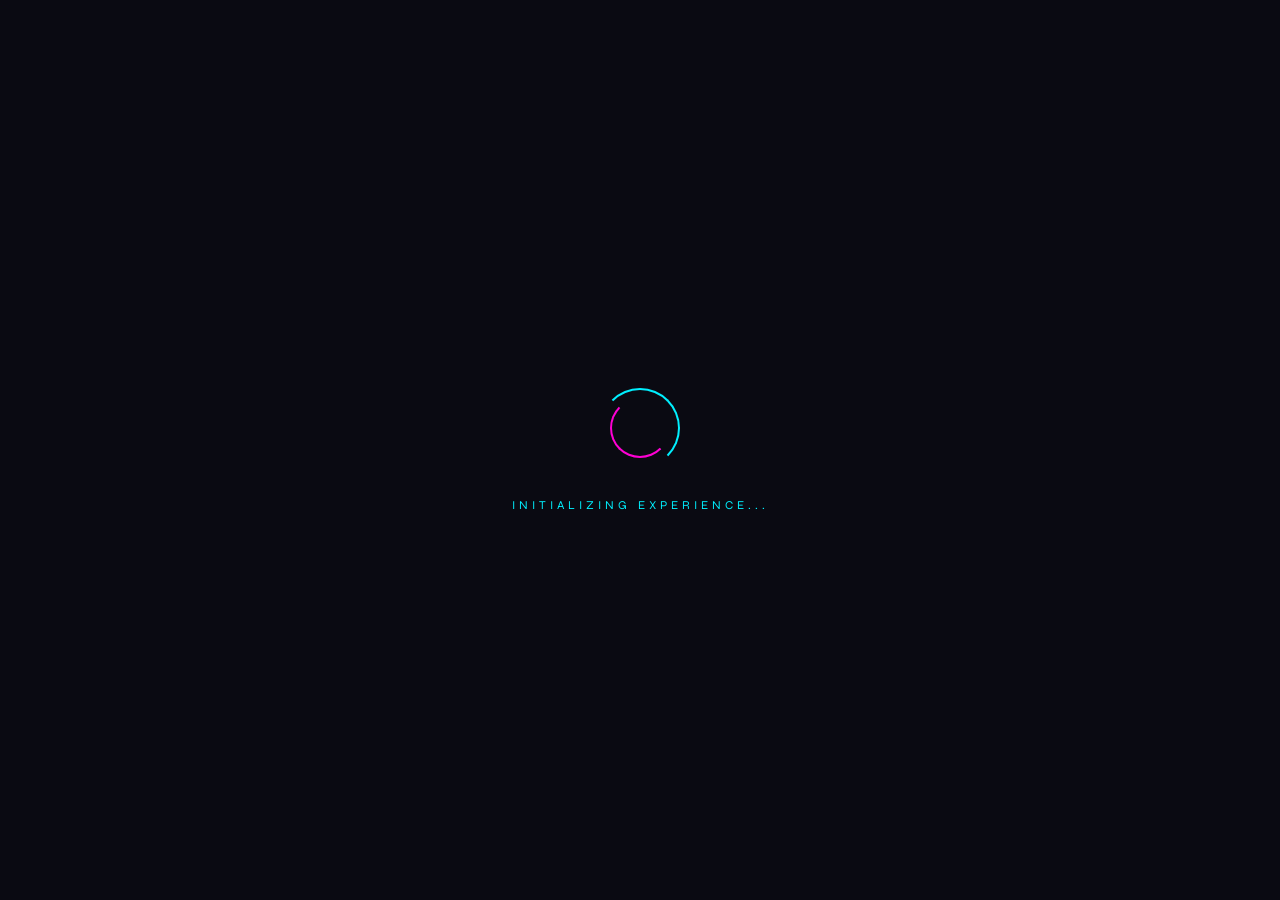
==== index.html @ 527f85d0 "feat: rename project to CSOXPOS - Rename project from NexaVerse to CSOXPOS - Update brand name in HT" ====
<!DOCTYPE html>
<html lang="en">
<head>
    <meta charset="UTF-8">
    <meta name="viewport" content="width=device-width, initial-scale=1.0">
    <title>CSOXPOS - Digital Excellence</title>
    <link rel="preconnect" href="https://fonts.googleapis.com">
    <link rel="preconnect" href="https://fonts.gstatic.com" crossorigin>
    <link href="https://fonts.googleapis.com/css2?family=Outfit:wght@200;300;400;500;600&family=Syne:wght@400;500;600;700&display=swap" rel="stylesheet">
    <link rel="stylesheet" href="templatemo-csoxpos.css">
<!-- 

TemplateMo 603 CSOXPOS

https://templatemo.com/tm-603-csoxpos

-->
</head>
<body>
    <!-- Loading Screen -->
    <div class="loading-screen" id="loadingScreen">
        <div class="loader-ring"></div>
        <div class="loading-text">Initializing Experience...</div>
    </div>

    <!-- Ambient Background -->
    <div class="ambient-bg">
        <div class="orb orb-1"></div>
        <div class="orb orb-2"></div>
        <div class="orb orb-3"></div>
    </div>

    <!-- Grid Overlay -->
    <div class="grid-overlay"></div>

    <!-- Main Container -->
    <div class="container">
        <!-- Header -->
        <div class="header" id="mainHeader">
            <div class="logo">
                <svg viewBox="0 0 100 100" xmlns="http://www.w3.org/2000/svg">
                    <defs>
                        <linearGradient id="logoGradient" x1="0%" y1="0%" x2="100%" y2="100%">
                            <stop offset="0%" style="stop-color:#00f0ff"/>
                            <stop offset="100%" style="stop-color:#ff00d4"/>
                        </linearGradient>
                    </defs>
                    <polygon points="50,5 95,30 95,70 50,95 5,70 5,30" fill="none" stroke="url(#logoGradient)" stroke-width="2"/>
                    <polygon points="50,20 80,37 80,63 50,80 20,63 20,37" fill="none" stroke="url(#logoGradient)" stroke-width="1.5" opacity="0.6"/>
                    <circle cx="50" cy="50" r="12" fill="url(#logoGradient)" opacity="0.3"/>
                    <circle cx="50" cy="50" r="6" fill="url(#logoGradient)"/>
                </svg>
            </div>
            <h1 class="brand-name">CSOXPOS</h1>
            <p class="tagline">Digital Excellence Redefined</p>
        </div>

        <!-- Menu Grid -->
        <div class="menu-grid" id="menuGrid">
            <div class="menu-item initial-load" data-section="introduction">
                <div class="menu-badge">IN</div>
                <div class="menu-title">Introduction</div>
            </div>
            <div class="menu-item initial-load" data-section="services">
                <div class="menu-badge">SV</div>
                <div class="menu-title">Services</div>
            </div>
            <div class="menu-item initial-load" data-section="gallery">
                <div class="menu-badge">GL</div>
                <div class="menu-title">Gallery</div>
            </div>
            <div class="menu-item initial-load" data-section="testimonials">
                <div class="menu-badge">TM</div>
                <div class="menu-title">Testimonials</div>
            </div>
            <div class="menu-item initial-load" data-section="about">
                <div class="menu-badge">AB</div>
                <div class="menu-title">About</div>
            </div>
            <div class="menu-item initial-load" data-section="contact">
                <div class="menu-badge">CT</div>
                <div class="menu-title">Contact</div>
            </div>
        </div>

        <!-- Content Sections -->
        <div id="contentArea">
            <!-- Introduction Section -->
            <div class="content-section" id="introduction">
                <div class="section-header-small">
                    <div class="small-logo">
                        <svg viewBox="0 0 100 100" xmlns="http://www.w3.org/2000/svg">
                            <defs>
                                <linearGradient id="smallLogoGrad" x1="0%" y1="0%" x2="100%" y2="100%">
                                    <stop offset="0%" style="stop-color:#00f0ff"/>
                                    <stop offset="100%" style="stop-color:#ff00d4"/>
                                </linearGradient>
                            </defs>
                            <polygon points="50,10 85,32 85,68 50,90 15,68 15,32" fill="none" stroke="url(#smallLogoGrad)" stroke-width="3"/>
                            <circle cx="50" cy="50" r="10" fill="url(#smallLogoGrad)"/>
                        </svg>
                    </div>
                    <div class="small-brand">
                        <h3>CSOXPOS</h3>
                        <p>Digital Excellence</p>
                    </div>
                </div>
                <button class="back-btn" onclick="backToMenu()">← Back to Menu</button>
                
                <!-- Hero Banner -->
                <div class="intro-hero">
                    <div class="intro-hero-content">
                        <span class="intro-badge">Est. 2020</span>
                        <h1 class="intro-headline">We Build Digital<br><span>Experiences</span> That Matter</h1>
                        <p class="intro-subtext">Transforming visionary ideas into powerful digital realities through cutting-edge technology and creative excellence.</p>
                        <div class="intro-cta-group">
                            <button class="intro-cta-primary">Explore Our Work</button>
                            <button class="intro-cta-secondary">Watch Showreel</button>
                        </div>
                    </div>
                    <div class="intro-hero-visual">
                        <div class="intro-floating-card card-1">
                            <span class="card-icon">⚡</span>
                            <span class="card-text">Lightning Fast</span>
                        </div>
                        <div class="intro-floating-card card-2">
                            <span class="card-icon">🎯</span>
                            <span class="card-text">Pixel Perfect</span>
                        </div>
                        <div class="intro-floating-card card-3">
                            <span class="card-icon">🔒</span>
                            <span class="card-text">Secure & Reliable</span>
                        </div>
                        <div class="intro-orb"></div>
                    </div>
                </div>

                <!-- Metrics Strip -->
                <div class="intro-metrics">
                    <div class="metric-item">
                        <span class="metric-value" data-target="500">0</span>
                        <span class="metric-label">Projects Delivered</span>
                    </div>
                    <div class="metric-divider"></div>
                    <div class="metric-item">
                        <span class="metric-value" data-target="98">0</span>
                        <span class="metric-suffix">%</span>
                        <span class="metric-label">Client Retention</span>
                    </div>
                    <div class="metric-divider"></div>
                    <div class="metric-item">
                        <span class="metric-value" data-target="12">0</span>
                        <span class="metric-label">Industry Awards</span>
                    </div>
                    <div class="metric-divider"></div>
                    <div class="metric-item">
                        <span class="metric-value">24/7</span>
                        <span class="metric-label">Global Support</span>
                    </div>
                </div>

                <!-- Core Values -->
                <div class="intro-values">
                    <div class="value-card">
                        <div class="value-number">01</div>
                        <h3>Innovation First</h3>
                        <p>We embrace emerging technologies and push creative boundaries to deliver solutions that set new industry standards.</p>
                    </div>
                    <div class="value-card">
                        <div class="value-number">02</div>
                        <h3>Human-Centered</h3>
                        <p>Every pixel, every interaction is designed with real users in mind. We create experiences people genuinely love.</p>
                    </div>
                    <div class="value-card">
                        <div class="value-number">03</div>
                        <h3>Results Driven</h3>
                        <p>Beautiful design meets measurable impact. We track, iterate, and optimize for outcomes that matter to your business.</p>
                    </div>
                </div>

                <!-- Tech Stack Preview -->
                <div class="intro-tech">
                    <p class="tech-label">Technologies We Master</p>
                    <div class="tech-marquee">
                        <div class="tech-track">
                            <span class="tech-item">React</span>
                            <span class="tech-item">Next.js</span>
                            <span class="tech-item">Node.js</span>
                            <span class="tech-item">Python</span>
                            <span class="tech-item">TensorFlow</span>
                            <span class="tech-item">AWS</span>
                            <span class="tech-item">Flutter</span>
                            <span class="tech-item">Figma</span>
                            <span class="tech-item">React</span>
                            <span class="tech-item">Next.js</span>
                            <span class="tech-item">Node.js</span>
                            <span class="tech-item">Python</span>
                        </div>
                    </div>
                </div>
            </div>

            <!-- Services Section -->
            <div class="content-section" id="services">
                <div class="section-header-small">
                    <div class="small-logo">
                        <svg viewBox="0 0 100 100" xmlns="http://www.w3.org/2000/svg">
                            <defs>
                                <linearGradient id="smallLogoGrad2" x1="0%" y1="0%" x2="100%" y2="100%">
                                    <stop offset="0%" style="stop-color:#00f0ff"/>
                                    <stop offset="100%" style="stop-color:#ff00d4"/>
                                </linearGradient>
                            </defs>
                            <polygon points="50,10 85,32 85,68 50,90 15,68 15,32" fill="none" stroke="url(#smallLogoGrad2)" stroke-width="3"/>
                            <circle cx="50" cy="50" r="10" fill="url(#smallLogoGrad2)"/>
                        </svg>
                    </div>
                    <div class="small-brand">
                        <h3>CSOXPOS</h3>
                        <p>Digital Excellence</p>
                    </div>
                </div>
                <button class="back-btn" onclick="backToMenu()">← Back to Menu</button>

                <div class="section-header">
                    <h2 class="section-title">Our Services</h2>
                    <p class="section-subtitle">Comprehensive solutions for the digital age</p>
                </div>

                <div class="tabs-container">
                    <div class="tab-buttons">
                        <button class="tab-btn active" onclick="switchTab(this, 'development')">Development</button>
                        <button class="tab-btn" onclick="switchTab(this, 'design')">Design</button>
                        <button class="tab-btn" onclick="switchTab(this, 'consulting')">Consulting</button>
                        <button class="tab-btn" onclick="switchTab(this, 'support')">Support</button>
                    </div>

                    <div class="tab-content">
                        <div class="tab-pane active" id="development">
                            <div class="services-list">
                                <div class="service-row">
                                    <div class="service-row-icon">
                                        <img src="images/ai-optimized-templates.jpg" alt="AI Development">
                                    </div>
                                    <div class="service-row-content">
                                        <h4>AI Development</h4>
                                        <p>Custom AI solutions powered by machine learning and neural networks for intelligent automation and predictive analytics.</p>
                                    </div>
                                    <div class="service-row-arrow">→</div>
                                </div>
                                <div class="service-row">
                                    <div class="service-row-icon">
                                        <img src="images/coding-screen.jpg" alt="Web Applications">
                                    </div>
                                    <div class="service-row-content">
                                        <h4>Web Applications</h4>
                                        <p>Responsive, scalable web apps built with modern frameworks like React, Vue, and Next.js for optimal performance.</p>
                                    </div>
                                    <div class="service-row-arrow">→</div>
                                </div>
                                <div class="service-row">
                                    <div class="service-row-icon">
                                        <img src="images/ai-mobile-app.jpg" alt="Mobile Apps">
                                    </div>
                                    <div class="service-row-content">
                                        <h4>Mobile Apps</h4>
                                        <p>Native and cross-platform mobile solutions for iOS and Android that deliver seamless user experiences.</p>
                                    </div>
                                    <div class="service-row-arrow">→</div>
                                </div>
                            </div>
                        </div>

                        <div class="tab-pane" id="design">
                            <div class="services-list">
                                <div class="service-row">
                                    <div class="service-row-icon">
                                        <img src="images/design-screen.jpg" alt="UX/UI Design">
                                    </div>
                                    <div class="service-row-content">
                                        <h4>UX/UI Design</h4>
                                        <p>Beautiful, intuitive interfaces that delight users and drive engagement through research-backed design principles.</p>
                                    </div>
                                    <div class="service-row-arrow">→</div>
                                </div>
                                <div class="service-row">
                                    <div class="service-row-icon">
                                        <img src="images/brand-identity.jpg" alt="Brand Identity">
                                    </div>
                                    <div class="service-row-content">
                                        <h4>Brand Identity</h4>
                                        <p>Complete brand packages including logos, typography, color systems, and comprehensive brand guidelines.</p>
                                    </div>
                                    <div class="service-row-arrow">→</div>
                                </div>
                                <div class="service-row">
                                    <div class="service-row-icon">
                                        <img src="images/motion-design.jpg" alt="Motion Design">
                                    </div>
                                    <div class="service-row-content">
                                        <h4>Motion Design</h4>
                                        <p>Engaging animations and interactive experiences that bring your digital products to life.</p>
                                    </div>
                                    <div class="service-row-arrow">→</div>
                                </div>
                            </div>
                        </div>

                        <div class="tab-pane" id="consulting">
                            <div class="services-list">
                                <div class="service-row">
                                    <div class="service-row-icon">
                                        <img src="images/digital-strategy.jpg" alt="Digital Strategy">
                                    </div>
                                    <div class="service-row-content">
                                        <h4>Digital Strategy</h4>
                                        <p>Strategic planning for digital transformation initiatives that align technology with business objectives.</p>
                                    </div>
                                    <div class="service-row-arrow">→</div>
                                </div>
                                <div class="service-row">
                                    <div class="service-row-icon">
                                        <img src="images/tech-audit.jpg" alt="Technology Audit">
                                    </div>
                                    <div class="service-row-content">
                                        <h4>Technology Audit</h4>
                                        <p>Comprehensive assessment of your tech infrastructure to identify opportunities and optimize performance.</p>
                                    </div>
                                    <div class="service-row-arrow">→</div>
                                </div>
                                <div class="service-row">
                                    <div class="service-row-icon">
                                        <img src="images/process-optimized.jpg" alt="Process Optimization">
                                    </div>
                                    <div class="service-row-content">
                                        <h4>Process Optimization</h4>
                                        <p>Streamline workflows with automation and best practices for maximum efficiency and productivity.</p>
                                    </div>
                                    <div class="service-row-arrow">→</div>
                                </div>
                            </div>
                        </div>

                        <div class="tab-pane" id="support">
                            <div class="services-list">
                                <div class="service-row">
                                    <div class="service-row-icon">
                                        <img src="images/247-support.jpg" alt="24/7 Support">
                                    </div>
                                    <div class="service-row-content">
                                        <h4>24/7 Support</h4>
                                        <p>Round-the-clock technical assistance and maintenance to keep your systems running smoothly.</p>
                                    </div>
                                    <div class="service-row-arrow">→</div>
                                </div>
                                <div class="service-row">
                                    <div class="service-row-icon">
                                        <img src="images/training-center.jpg" alt="Training">
                                    </div>
                                    <div class="service-row-content">
                                        <h4>Training & Workshops</h4>
                                        <p>Empower your team with expert-led training sessions tailored to your technology stack.</p>
                                    </div>
                                    <div class="service-row-arrow">→</div>
                                </div>
                                <div class="service-row">
                                    <div class="service-row-icon">
                                        <img src="images/managed-service.jpg" alt="Managed Services">
                                    </div>
                                    <div class="service-row-content">
                                        <h4>Managed Services</h4>
                                        <p>End-to-end management of your digital infrastructure for worry-free operations.</p>
                                    </div>
                                    <div class="service-row-arrow">→</div>
                                </div>
                            </div>
                        </div>
                    </div>
                </div>
            </div>

            <!-- Gallery Section -->
            <div class="content-section" id="gallery">
                <div class="section-header-small">
                    <div class="small-logo">
                        <svg viewBox="0 0 100 100" xmlns="http://www.w3.org/2000/svg">
                            <defs>
                                <linearGradient id="smallLogoGrad3" x1="0%" y1="0%" x2="100%" y2="100%">
                                    <stop offset="0%" style="stop-color:#00f0ff"/>
                                    <stop offset="100%" style="stop-color:#ff00d4"/>
                                </linearGradient>
                            </defs>
                            <polygon points="50,10 85,32 85,68 50,90 15,68 15,32" fill="none" stroke="url(#smallLogoGrad3)" stroke-width="3"/>
                            <circle cx="50" cy="50" r="10" fill="url(#smallLogoGrad3)"/>
                        </svg>
                    </div>
                    <div class="small-brand">
                        <h3>CSOXPOS</h3>
                        <p>Digital Excellence</p>
                    </div>
                </div>
                <button class="back-btn" onclick="backToMenu()">← Back to Menu</button>

                <div class="section-header">
                    <h2 class="section-title">Our Portfolio</h2>
                    <p class="section-subtitle">Explore our latest works</p>
                </div>

                <div class="filter-buttons">
                    <button class="filter-btn active" onclick="filterGallery('all', this)">All</button>
                    <button class="filter-btn" onclick="filterGallery('web', this)">Web</button>
                    <button class="filter-btn" onclick="filterGallery('mobile', this)">Mobile</button>
                    <button class="filter-btn" onclick="filterGallery('branding', this)">Branding</button>
                </div>

                <div class="gallery-grid">
                    <div class="gallery-item" data-category="web">
                        <img src="images/coding-screen.jpg" alt="Project 1">
                        <div class="gallery-overlay">
                            <h4>E-Commerce Platform</h4>
                            <p>Web Development</p>
                        </div>
                    </div>
                    <div class="gallery-item" data-category="mobile">
                        <img src="images/ai-mobile-app.jpg" alt="Project 2">
                        <div class="gallery-overlay">
                            <h4>Fitness App</h4>
                            <p>Mobile Development</p>
                        </div>
                    </div>
                    <div class="gallery-item" data-category="branding">
                        <img src="images/brand-identity.jpg" alt="Project 3">
                        <div class="gallery-overlay">
                            <h4>Brand Identity</h4>
                            <p>Design & Branding</p>
                        </div>
                    </div>
                    <div class="gallery-item" data-category="web">
                        <img src="images/managed-service.jpg" alt="Project 4">
                        <div class="gallery-overlay">
                            <h4>Analytics Dashboard</h4>
                            <p>Web Application</p>
                        </div>
                    </div>
                    <div class="gallery-item" data-category="mobile">
                        <img src="images/ai-optimized-templates.jpg" alt="Project 5">
                        <div class="gallery-overlay">
                            <h4>Banking App</h4>
                            <p>Mobile Development</p>
                        </div>
                    </div>
                    <div class="gallery-item" data-category="branding">
                        <img src="images/digital-strategy.jpg" alt="Project 6">
                        <div class="gallery-overlay">
                            <h4>Startup Branding</h4>
                            <p>Design & Identity</p>
                        </div>
                    </div>
                </div>
            </div>

            <!-- Testimonials Section -->
            <div class="content-section" id="testimonials">
                <div class="section-header-small">
                    <div class="small-logo">
                        <svg viewBox="0 0 100 100" xmlns="http://www.w3.org/2000/svg">
                            <defs>
                                <linearGradient id="smallLogoGrad4" x1="0%" y1="0%" x2="100%" y2="100%">
                                    <stop offset="0%" style="stop-color:#00f0ff"/>
                                    <stop offset="100%" style="stop-color:#ff00d4"/>
                                </linearGradient>
                            </defs>
                            <polygon points="50,10 85,32 85,68 50,90 15,68 15,32" fill="none" stroke="url(#smallLogoGrad4)" stroke-width="3"/>
                            <circle cx="50" cy="50" r="10" fill="url(#smallLogoGrad4)"/>
                        </svg>
                    </div>
                    <div class="small-brand">
                        <h3>CSOXPOS</h3>
                        <p>Digital Excellence</p>
                    </div>
                </div>
                <button class="back-btn" onclick="backToMenu()">← Back to Menu</button>

                <div class="section-header">
                    <h2 class="section-title">Client Stories</h2>
                    <p class="section-subtitle">What our clients say about us</p>
                </div>

                <div class="testimonials-grid">
                    <div class="testimonial-card">
                        <p class="testimonial-text">Working with CSOXPOS transformed our digital presence. Their innovative approach and attention to detail exceeded our expectations at every turn.</p>
                        <div class="testimonial-author">
                            <div class="author-avatar">
                                <img src="https://images.unsplash.com/photo-1507003211169-0a1dd7228f2d?w=200&h=200&fit=crop" alt="Client 1">
                            </div>
                            <div class="author-info">
                                <h5>Michael Chen</h5>
                                <p>CEO, TechVentures</p>
                            </div>
                        </div>
                    </div>
                    <div class="testimonial-card">
                        <p class="testimonial-text">The team's expertise in UX design helped us create an app that our users absolutely love. Our engagement metrics have increased by 200%.</p>
                        <div class="testimonial-author">
                            <div class="author-avatar">
                                <img src="https://images.unsplash.com/photo-1494790108377-be9c29b29330?w=200&h=200&fit=crop" alt="Client 2">
                            </div>
                            <div class="author-info">
                                <h5>Sarah Johnson</h5>
                                <p>Product Director, InnovateCo</p>
                            </div>
                        </div>
                    </div>
                    <div class="testimonial-card">
                        <p class="testimonial-text">From strategy to execution, CSOXPOS delivered exceptional results. Their commitment to quality is unmatched in the industry.</p>
                        <div class="testimonial-author">
                            <div class="author-avatar">
                                <img src="https://images.unsplash.com/photo-1472099645785-5658abf4ff4e?w=200&h=200&fit=crop" alt="Client 3">
                            </div>
                            <div class="author-info">
                                <h5>David Park</h5>
                                <p>Founder, StartupHub</p>
                            </div>
                        </div>
                    </div>
                    <div class="testimonial-card">
                        <p class="testimonial-text">The AI solutions they built for us have revolutionized our operations. We've seen a 40% increase in efficiency since implementation.</p>
                        <div class="testimonial-author">
                            <div class="author-avatar">
                                <img src="https://images.unsplash.com/photo-1438761681033-6461ffad8d80?w=200&h=200&fit=crop" alt="Client 4">
                            </div>
                            <div class="author-info">
                                <h5>Emily Zhang</h5>
                                <p>COO, DataFlow Inc</p>
                            </div>
                        </div>
                    </div>
                </div>
            </div>

            <!-- About Section -->
            <div class="content-section" id="about">
                <div class="section-header-small">
                    <div class="small-logo">
                        <svg viewBox="0 0 100 100" xmlns="http://www.w3.org/2000/svg">
                            <defs>
                                <linearGradient id="smallLogoGrad5" x1="0%" y1="0%" x2="100%" y2="100%">
                                    <stop offset="0%" style="stop-color:#00f0ff"/>
                                    <stop offset="100%" style="stop-color:#ff00d4"/>
                                </linearGradient>
                            </defs>
                            <polygon points="50,10 85,32 85,68 50,90 15,68 15,32" fill="none" stroke="url(#smallLogoGrad5)" stroke-width="3"/>
                            <circle cx="50" cy="50" r="10" fill="url(#smallLogoGrad5)"/>
                        </svg>
                    </div>
                    <div class="small-brand">
                        <h3>CSOXPOS</h3>
                        <p>Digital Excellence</p>
                    </div>
                </div>
                <button class="back-btn" onclick="backToMenu()">← Back to Menu</button>

                <div class="section-header">
                    <h2 class="section-title">About Us</h2>
                    <p class="section-subtitle">Our story, mission, and values</p>
                </div>

                <div class="about-content">
                    <div class="about-text">
                        <h3>Pioneering Digital Innovation</h3>
                        <p>Founded in 2020, CSOXPOS has grown from a small team of passionate developers into a leading digital agency. We believe in pushing boundaries and creating solutions that make a real difference.</p>
                        <p>Our diverse team brings together expertise from design, development, AI, and strategy to deliver holistic solutions that drive business growth and user engagement.</p>
                        <p>We're not just building products – we're shaping the future of digital experiences.</p>
                        <p>Discover AI-optimized web templates from <a href="https://templatemo.com" rel="nofollow" target="_blank">TemplateMo</a>. Maximize efficiency with the timer platform at <a href="https://timermo.com" rel="nofollow" target="_blank">TimerMo</a>. Design like a pro using vector stickers from <a href="https://www.vectorsticker.com" rel="nofollow" target="_blank">VectorSticker</a>.</p>
                    </div>
                    <div class="about-image">
                        <img src="images/about-our-team.jpg" alt="Our Team">
                    </div>
                </div>
            </div>

            <!-- Contact Section -->
            <div class="content-section" id="contact">
                <div class="section-header-small">
                    <div class="small-logo">
                        <svg viewBox="0 0 100 100" xmlns="http://www.w3.org/2000/svg">
                            <defs>
                                <linearGradient id="smallLogoGrad6" x1="0%" y1="0%" x2="100%" y2="100%">
                                    <stop offset="0%" style="stop-color:#00f0ff"/>
                                    <stop offset="100%" style="stop-color:#ff00d4"/>
                                </linearGradient>
                            </defs>
                            <polygon points="50,10 85,32 85,68 50,90 15,68 15,32" fill="none" stroke="url(#smallLogoGrad6)" stroke-width="3"/>
                            <circle cx="50" cy="50" r="10" fill="url(#smallLogoGrad6)"/>
                        </svg>
                    </div>
                    <div class="small-brand">
                        <h3>CSOXPOS</h3>
                        <p>Digital Excellence</p>
                    </div>
                </div>
                <button class="back-btn" onclick="backToMenu()">← Back to Menu</button>

                <div class="section-header">
                    <h2 class="section-title">Get in Touch</h2>
                    <p class="section-subtitle">Let's create something amazing together</p>
                </div>

                <div class="contact-grid">
                    <div class="contact-form">
                        <div class="form-group">
                            <input type="text" placeholder="Your Name">
                        </div>
                        <div class="form-group">
                            <input type="email" placeholder="Your Email">
                        </div>
                        <div class="form-group">
                            <input type="text" placeholder="Subject">
                        </div>
                        <div class="form-group">
                            <textarea placeholder="Your Message"></textarea>
                        </div>
                        <button class="submit-btn">Send Message</button>
                    </div>
                    <div class="contact-info">
                        <div class="contact-item">
                            <div class="contact-icon">📍</div>
                            <div class="contact-details">
                                <h4>Location</h4>
                                <p>123 Innovation Drive, San Francisco, CA 94107</p>
                            </div>
                        </div>
                        <div class="contact-item">
                            <div class="contact-icon">📧</div>
                            <div class="contact-details">
                                <h4>Email</h4>
                                <p>hello@csoxpos.com</p>
                            </div>
                        </div>
                        <div class="contact-item">
                            <div class="contact-icon">📞</div>
                            <div class="contact-details">
                                <h4>Phone</h4>
                                <p>+1 (555) 123-4567</p>
                            </div>
                        </div>
                    </div>
                </div>
            </div>
        </div>

        <!-- Footer -->
        <footer class="footer" id="mainFooter">
            <p>© 2026 CSOXPOS. Crafted with passion. Design by <a href="https://templatemo.com" target="_blank">TemplateMo</a></p>
        </footer>
    </div>
<script src="templatemo-csoxpos-scripts.js"></script>
</body>
</html>
---- templatemo-csoxpos.css ----
@charset "utf-8";
/* CSS Document 

TemplateMo 603 CSOXPOS

https://templatemo.com/tm-603-csoxpos

*/

* {
	margin: 0;
	padding: 0;
	box-sizing: border-box;
}

:root {
	--primary: #00f0ff;
	--secondary: #ff00d4;
	--accent: #9d4edd;
	--dark-1: #0a0a12;
	--dark-2: #12121f;
	--dark-3: #1a1a2e;
	--glass-bg: rgba(255, 255, 255, 0.03);
	--glass-border: rgba(255, 255, 255, 0.08);
	--glow-cyan: rgba(0, 240, 255, 0.4);
	--glow-magenta: rgba(255, 0, 212, 0.4);
}

body {
	font-family: 'Outfit', sans-serif;
	background: var(--dark-1);
	color: #ffffff;
	overflow-x: hidden;
	min-height: 100vh;
}

/* Ambient Background */
.ambient-bg {
	position: fixed;
	top: 0;
	left: 0;
	width: 100%;
	height: 100%;
	pointer-events: none;
	z-index: 0;
	overflow: hidden;
}

.orb {
	position: absolute;
	border-radius: 50%;
	filter: blur(80px);
	animation: float 20s ease-in-out infinite;
}

.orb-1 {
	width: 600px;
	height: 600px;
	background: radial-gradient(circle, var(--glow-cyan) 0%, transparent 70%);
	top: -200px;
	left: -200px;
	animation-delay: 0s;
}

.orb-2 {
	width: 500px;
	height: 500px;
	background: radial-gradient(circle, var(--glow-magenta) 0%, transparent 70%);
	bottom: -150px;
	right: -150px;
	animation-delay: -7s;
}

.orb-3 {
	width: 400px;
	height: 400px;
	background: radial-gradient(circle, rgba(157, 78, 221, 0.3) 0%, transparent 70%);
	top: 50%;
	left: 50%;
	transform: translate(-50%, -50%);
	animation-delay: -14s;
}

@keyframes float {

	0%,
	100% {
		transform: translate(0, 0) scale(1);
	}

	25% {
		transform: translate(50px, -30px) scale(1.05);
	}

	50% {
		transform: translate(-30px, 50px) scale(0.95);
	}

	75% {
		transform: translate(-50px, -20px) scale(1.02);
	}
}

/* The Background Grid Pattern Overlay */
.grid-overlay {
	position: fixed;
	top: 0;
	left: 0;
	width: 100%;
	height: 100%;
	background-image:
		linear-gradient(rgba(255, 255, 255, 0.05) 1px, transparent 1px),
		linear-gradient(90deg, rgba(255, 255, 255, 0.05) 1px, transparent 1px);
	background-size: 80px 80px;
	pointer-events: none;
	z-index: 1;
}

/* Loading Screen */
.loading-screen {
	position: fixed;
	top: 0;
	left: 0;
	width: 100%;
	height: 100%;
	background: var(--dark-1);
	z-index: 10000;
	display: flex;
	flex-direction: column;
	justify-content: center;
	align-items: center;
	transition: opacity 0.8s ease, visibility 0.8s ease;
}

.loading-screen.hidden {
	opacity: 0;
	visibility: hidden;
}

.loader-ring {
	width: 80px;
	height: 80px;
	position: relative;
}

.loader-ring::before,
.loader-ring::after {
	content: '';
	position: absolute;
	border-radius: 50%;
	border: 2px solid transparent;
}

.loader-ring::before {
	top: 0;
	left: 0;
	right: 0;
	bottom: 0;
	border-top-color: var(--primary);
	border-right-color: var(--primary);
	animation: spin 1.2s linear infinite;
}

.loader-ring::after {
	top: 10px;
	left: 10px;
	right: 10px;
	bottom: 10px;
	border-bottom-color: var(--secondary);
	border-left-color: var(--secondary);
	animation: spin 0.8s linear infinite reverse;
}

@keyframes spin {
	to {
		transform: rotate(360deg);
	}
}

.loading-text {
	margin-top: 30px;
	font-family: 'Syne', sans-serif;
	font-size: 12px;
	letter-spacing: 4px;
	color: var(--primary);
	text-transform: uppercase;
}

/* Main Container */
.container {
	position: relative;
	z-index: 10;
	padding: 40px 20px;
	max-width: 1200px;
	margin: 0 auto;
	min-height: 100vh;
	display: flex;
	flex-direction: column;
}

/* Header */
.header {
	text-align: center;
	margin-bottom: 60px;
	opacity: 0;
	animation: fadeUp 0.8s ease-out 1s forwards;
}

@keyframes fadeUp {
	to {
		opacity: 1;
		transform: translateY(0);
	}

	from {
		transform: translateY(30px);
	}
}

.logo {
	width: 90px;
	height: 90px;
	margin: 0 auto 25px;
	position: relative;
}

.logo svg {
	width: 100%;
	height: 100%;
	filter: drop-shadow(0 0 20px var(--glow-cyan));
}

.brand-name {
	font-family: 'Syne', sans-serif;
	font-size: 52px;
	font-weight: 600;
	letter-spacing: 6px;
	margin-bottom: 12px;
	background: linear-gradient(135deg, var(--primary) 0%, #ffffff 50%, var(--secondary) 100%);
	-webkit-background-clip: text;
	-webkit-text-fill-color: transparent;
	background-clip: text;
	text-transform: uppercase;
}

.tagline {
	font-size: 13px;
	letter-spacing: 5px;
	color: rgba(255, 255, 255, 0.5);
	text-transform: uppercase;
	font-weight: 300;
}

/* Menu Grid */
.menu-grid {
	display: grid;
	grid-template-columns: repeat(3, 204px);
	gap: 25px;
	margin: 0 auto 40px;
	justify-content: center;
}

.menu-item {
	height: 170px;
	background: var(--glass-bg);
	backdrop-filter: blur(20px);
	-webkit-backdrop-filter: blur(20px);
	border: 1px solid var(--glass-border);
	border-radius: 24px;
	display: flex;
	flex-direction: column;
	justify-content: center;
	align-items: center;
	cursor: pointer;
	position: relative;
	overflow: hidden;
	opacity: 0;
	transform: translateY(30px) scale(0.9);
	transition: all 0.5s cubic-bezier(0.175, 0.885, 0.32, 1.275);
}

/* Glossy effect overlay */
.menu-item::before {
	content: '';
	position: absolute;
	top: 0;
	left: 0;
	right: 0;
	height: 50%;
	background: linear-gradient(180deg,
			rgba(255, 255, 255, 0.12) 0%,
			rgba(255, 255, 255, 0.05) 40%,
			transparent 100%);
	border-radius: 24px 24px 0 0;
	pointer-events: none;
}

/* Glow ring on hover - removed, using cleaner border style */
.menu-item::after {
	display: none;
}

.menu-item:hover {
	transform: translateY(-10px) scale(1.02);
	background: rgba(0, 240, 255, 0.08);
	border-color: var(--primary);
	box-shadow:
		0 20px 40px rgba(0, 0, 0, 0.4),
		0 0 30px rgba(0, 200, 220, 0.2);
}

.menu-item.visible {
	opacity: 1;
	transform: translateY(0) scale(1);
}

.menu-item.initial-load {
	animation: menuAppear 0.5s ease-out forwards;
}

.menu-item.initial-load:nth-child(1) {
	animation-delay: 1.1s;
}

.menu-item.initial-load:nth-child(2) {
	animation-delay: 1.2s;
}

.menu-item.initial-load:nth-child(3) {
	animation-delay: 1.3s;
}

.menu-item.initial-load:nth-child(4) {
	animation-delay: 1.4s;
}

.menu-item.initial-load:nth-child(5) {
	animation-delay: 1.5s;
}

.menu-item.initial-load:nth-child(6) {
	animation-delay: 1.6s;
}

@keyframes menuAppear {
	to {
		opacity: 1;
		transform: translateY(0) scale(1);
	}
}

/* Menu Badge - Replaces Icons */
.menu-badge {
	width: 60px;
	height: 60px;
	border-radius: 50%;
	display: flex;
	justify-content: center;
	align-items: center;
	font-family: 'Syne', sans-serif;
	font-size: 22px;
	font-weight: 700;
	margin-bottom: 15px;
	position: relative;
	background: linear-gradient(135deg,
			rgba(0, 240, 255, 0.15) 0%,
			rgba(255, 0, 212, 0.15) 100%);
	border: 1px solid rgba(255, 255, 255, 0.1);
	color: var(--primary);
	text-shadow: 0 0 20px var(--glow-cyan);
	transition: all 0.4s ease;
	overflow: hidden;
}

/* Inner glossy shine */
.menu-badge::before {
	content: '';
	position: absolute;
	top: 2px;
	left: 10%;
	right: 10%;
	height: 45%;
	background: linear-gradient(180deg,
			rgba(255, 255, 255, 0.3) 0%,
			transparent 100%);
	border-radius: 50%;
	pointer-events: none;
}

/* Animated ring */
.menu-badge::after {
	content: '';
	position: absolute;
	inset: -3px;
	border-radius: 50%;
	border: 2px solid transparent;
	border-top-color: var(--primary);
	border-right-color: rgba(0, 200, 220, 0.5);
	opacity: 0;
	transition: opacity 0.4s ease;
}

.menu-item:hover .menu-badge {
	background: linear-gradient(135deg,
			rgba(0, 240, 255, 0.2) 0%,
			rgba(0, 200, 220, 0.15) 100%);
	transform: scale(1.1);
	box-shadow: 0 0 25px rgba(0, 200, 220, 0.25);
}

.menu-item:hover .menu-badge::after {
	opacity: 1;
	animation: badgeSpin 2s linear infinite;
}

@keyframes badgeSpin {
	to {
		transform: rotate(360deg);
	}
}

.menu-title {
	font-size: 12px;
	font-weight: 400;
	letter-spacing: 3px;
	text-transform: uppercase;
	color: rgba(255, 255, 255, 0.7);
	transition: all 0.3s ease;
}

.menu-item:hover .menu-title {
	color: #ffffff;
	letter-spacing: 4px;
}

/* Content Sections */
.content-section {
	display: none;
	opacity: 0;
	padding: 80px 20px;
	position: relative;
}

.content-section.active {
	display: block;
	animation: sectionIn 0.6s ease-out forwards;
}

@keyframes sectionIn {
	from {
		opacity: 0;
		transform: translateY(40px);
	}

	to {
		opacity: 1;
		transform: translateY(0);
	}
}

/* Section Header Small */
.section-header-small {
	position: fixed;
	top: 20px;
	left: 20px;
	display: flex;
	align-items: center;
	gap: 12px;
	z-index: 100;
	background: var(--glass-bg);
	backdrop-filter: blur(20px);
	-webkit-backdrop-filter: blur(20px);
	padding: 12px 20px;
	border-radius: 50px;
	border: 1px solid var(--glass-border);
}

.small-logo {
	width: 32px;
	height: 32px;
}

.small-logo svg {
	width: 100%;
	height: 100%;
	filter: drop-shadow(0 0 10px var(--glow-cyan));
}

.small-brand h3 {
	font-family: 'Syne', sans-serif;
	font-size: 14px;
	font-weight: 600;
	letter-spacing: 2px;
	color: var(--primary);
}

.small-brand p {
	font-size: 9px;
	letter-spacing: 1px;
	color: rgba(255, 255, 255, 0.5);
	margin-top: 2px;
}

/* Back Button */
.back-btn {
	position: fixed;
	top: 20px;
	right: 20px;
	padding: 12px 24px;
	background: var(--glass-bg);
	backdrop-filter: blur(20px);
	-webkit-backdrop-filter: blur(20px);
	border: 1px solid var(--glass-border);
	border-radius: 50px;
	color: rgba(255, 255, 255, 0.8);
	font-family: 'Outfit', sans-serif;
	font-size: 13px;
	letter-spacing: 2px;
	cursor: pointer;
	transition: all 0.3s ease;
	z-index: 100;
}

.back-btn:hover {
	background: rgba(0, 240, 255, 0.1);
	border-color: var(--primary);
	color: var(--primary);
	box-shadow: 0 0 20px var(--glow-cyan);
}

/* Section Content */
.section-header {
	text-align: center;
	margin-bottom: 50px;
}

.section-title {
	font-family: 'Syne', sans-serif;
	font-size: 42px;
	font-weight: 600;
	margin-bottom: 15px;
	background: linear-gradient(135deg, var(--primary) 0%, #ffffff 50%, var(--secondary) 100%);
	-webkit-background-clip: text;
	-webkit-text-fill-color: transparent;
	background-clip: text;
}

.section-subtitle {
	font-size: 14px;
	color: rgba(255, 255, 255, 0.5);
	letter-spacing: 2px;
}

/* Glass Cards */
.glass-card {
	background: var(--glass-bg);
	backdrop-filter: blur(20px);
	-webkit-backdrop-filter: blur(20px);
	border: 1px solid var(--glass-border);
	border-radius: 20px;
	padding: 30px;
	position: relative;
	overflow: hidden;
	transition: all 0.4s ease;
}

.glass-card::before {
	content: '';
	position: absolute;
	top: 0;
	left: 0;
	right: 0;
	height: 1px;
	background: linear-gradient(90deg, transparent, rgba(255, 255, 255, 0.2), transparent);
}

.glass-card:hover {
	background: rgba(255, 255, 255, 0.05);
	transform: translateY(-5px);
	box-shadow: 0 20px 40px rgba(0, 0, 0, 0.3);
}

/* ===== NEW INTRODUCTION SECTION STYLES ===== */

/* Hero Banner */
.intro-hero {
	display: grid;
	grid-template-columns: 1fr 1fr;
	gap: 60px;
	align-items: center;
	margin-bottom: 60px;
	padding: 40px 0;
}

.intro-hero-content {
	max-width: 550px;
}

.intro-badge {
	display: inline-block;
	padding: 8px 18px;
	background: rgba(0, 240, 255, 0.1);
	border: 1px solid rgba(0, 240, 255, 0.3);
	border-radius: 50px;
	font-size: 12px;
	letter-spacing: 2px;
	color: var(--primary);
	margin-bottom: 25px;
}

.intro-headline {
	font-family: 'Syne', sans-serif;
	font-size: 52px;
	font-weight: 700;
	line-height: 1.15;
	margin-bottom: 25px;
	color: #ffffff;
}

.intro-headline span {
	background: linear-gradient(135deg, var(--primary), var(--accent));
	-webkit-background-clip: text;
	-webkit-text-fill-color: transparent;
	background-clip: text;
}

.intro-subtext {
	font-size: 17px;
	line-height: 1.7;
	color: rgba(255, 255, 255, 0.6);
	margin-bottom: 35px;
}

.intro-cta-group {
	display: flex;
	gap: 15px;
}

.intro-cta-primary {
	padding: 14px 32px;
	background: var(--glass-bg);
	backdrop-filter: blur(20px);
	-webkit-backdrop-filter: blur(20px);
	border: 1px solid var(--primary);
	border-radius: 50px;
	color: var(--primary);
	font-family: 'Outfit', sans-serif;
	font-size: 14px;
	font-weight: 500;
	letter-spacing: 1px;
	cursor: pointer;
	transition: all 0.3s ease;
}

.intro-cta-primary:hover {
	background: rgba(0, 240, 255, 0.15);
	box-shadow: 0 0 25px rgba(0, 200, 220, 0.3);
	transform: translateY(-2px);
}

.intro-cta-secondary {
	padding: 14px 32px;
	background: transparent;
	border: 1px solid var(--glass-border);
	border-radius: 50px;
	color: rgba(255, 255, 255, 0.7);
	font-family: 'Outfit', sans-serif;
	font-size: 14px;
	font-weight: 500;
	letter-spacing: 1px;
	cursor: pointer;
	transition: all 0.3s ease;
}

.intro-cta-secondary:hover {
	border-color: rgba(255, 255, 255, 0.3);
	color: #ffffff;
}

/* Hero Visual */
.intro-hero-visual {
	position: relative;
	height: 400px;
	display: flex;
	justify-content: center;
	align-items: center;
}

.intro-orb {
	width: 280px;
	height: 280px;
	border-radius: 50%;
	background: radial-gradient(circle at 30% 30%, rgba(0, 240, 255, 0.3), rgba(157, 78, 221, 0.2) 50%, transparent 70%);
	filter: blur(40px);
	animation: orbPulse 4s ease-in-out infinite;
}

@keyframes orbPulse {

	0%,
	100% {
		transform: scale(1);
		opacity: 0.7;
	}

	50% {
		transform: scale(1.1);
		opacity: 1;
	}
}

.intro-floating-card {
	position: absolute;
	background: var(--glass-bg);
	backdrop-filter: blur(20px);
	-webkit-backdrop-filter: blur(20px);
	border: 1px solid var(--glass-border);
	border-radius: 14px;
	padding: 16px 22px;
	display: flex;
	align-items: center;
	gap: 12px;
	box-shadow: 0 15px 35px rgba(0, 0, 0, 0.3);
	animation: floatCard 6s ease-in-out infinite;
}

.intro-floating-card::before {
	content: '';
	position: absolute;
	top: 0;
	left: 0;
	right: 0;
	height: 50%;
	background: linear-gradient(180deg, rgba(255, 255, 255, 0.08) 0%, transparent 100%);
	border-radius: 14px 14px 0 0;
	pointer-events: none;
}

.card-icon {
	font-size: 20px;
}

.card-text {
	font-size: 13px;
	font-weight: 500;
	color: rgba(255, 255, 255, 0.9);
	letter-spacing: 0.5px;
}

.card-1 {
	top: 30px;
	left: 10%;
	animation-delay: 0s;
}

.card-2 {
	top: 50%;
	right: 5%;
	transform: translateY(-50%);
	animation-delay: -2s;
}

.card-3 {
	bottom: 30px;
	left: 20%;
	animation-delay: -4s;
}

@keyframes floatCard {

	0%,
	100% {
		transform: translateY(0);
	}

	50% {
		transform: translateY(-15px);
	}
}

.card-2 {
	animation-name: floatCardAlt;
}

@keyframes floatCardAlt {

	0%,
	100% {
		transform: translateY(-50%);
	}

	50% {
		transform: translateY(calc(-50% - 15px));
	}
}

/* Metrics Strip */
.intro-metrics {
	display: flex;
	justify-content: center;
	align-items: center;
	gap: 50px;
	padding: 40px 50px;
	background: var(--glass-bg);
	backdrop-filter: blur(20px);
	-webkit-backdrop-filter: blur(20px);
	border: 1px solid var(--glass-border);
	border-radius: 20px;
	margin-bottom: 60px;
	position: relative;
	overflow: hidden;
}

.intro-metrics::before {
	content: '';
	position: absolute;
	top: 0;
	left: 0;
	right: 0;
	height: 1px;
	background: linear-gradient(90deg, transparent, rgba(255, 255, 255, 0.15), transparent);
}

.metric-item {
	text-align: center;
}

.metric-value {
	font-family: 'Syne', sans-serif;
	font-size: 42px;
	font-weight: 700;
	background: linear-gradient(135deg, var(--primary), var(--accent));
	-webkit-background-clip: text;
	-webkit-text-fill-color: transparent;
	background-clip: text;
	display: inline;
}

.metric-suffix {
	font-family: 'Syne', sans-serif;
	font-size: 28px;
	font-weight: 700;
	background: linear-gradient(135deg, var(--primary), var(--accent));
	-webkit-background-clip: text;
	-webkit-text-fill-color: transparent;
	background-clip: text;
}

.metric-label {
	display: block;
	font-size: 13px;
	color: rgba(255, 255, 255, 0.5);
	margin-top: 8px;
	letter-spacing: 1px;
}

.metric-divider {
	width: 1px;
	height: 50px;
	background: linear-gradient(180deg, transparent, rgba(255, 255, 255, 0.15), transparent);
}

/* Core Values */
.intro-values {
	display: grid;
	grid-template-columns: repeat(3, 1fr);
	gap: 25px;
	margin-bottom: 60px;
}

.value-card {
	background: var(--glass-bg);
	backdrop-filter: blur(20px);
	-webkit-backdrop-filter: blur(20px);
	border: 1px solid var(--glass-border);
	border-radius: 20px;
	padding: 35px 30px;
	position: relative;
	overflow: hidden;
	transition: all 0.4s ease;
}

.value-card::before {
	content: '';
	position: absolute;
	top: 0;
	left: 0;
	right: 0;
	height: 1px;
	background: linear-gradient(90deg, transparent, rgba(255, 255, 255, 0.12), transparent);
}

.value-card:hover {
	transform: translateY(-8px);
	border-color: rgba(0, 240, 255, 0.2);
	box-shadow: 0 25px 50px rgba(0, 0, 0, 0.3);
}

.value-number {
	font-family: 'Syne', sans-serif;
	font-size: 48px;
	font-weight: 700;
	color: rgba(0, 240, 255, 0.15);
	margin-bottom: 15px;
	line-height: 1;
}

.value-card h3 {
	font-family: 'Syne', sans-serif;
	font-size: 20px;
	font-weight: 600;
	color: var(--primary);
	margin-bottom: 12px;
}

.value-card p {
	font-size: 14px;
	line-height: 1.7;
	color: rgba(255, 255, 255, 0.6);
}

/* Tech Stack */
.intro-tech {
	text-align: center;
}

.tech-label {
	font-size: 12px;
	letter-spacing: 3px;
	color: rgba(255, 255, 255, 0.4);
	text-transform: uppercase;
	margin-bottom: 20px;
}

.tech-marquee {
	overflow: hidden;
	position: relative;
	padding: 20px 0;
}

.tech-marquee::before,
.tech-marquee::after {
	content: '';
	position: absolute;
	top: 0;
	bottom: 0;
	width: 100px;
	z-index: 2;
	pointer-events: none;
}

.tech-marquee::before {
	left: 0;
	background: linear-gradient(90deg, var(--dark-1), transparent);
}

.tech-marquee::after {
	right: 0;
	background: linear-gradient(-90deg, var(--dark-1), transparent);
}

.tech-track {
	display: flex;
	gap: 40px;
	animation: marquee 20s linear infinite;
}

@keyframes marquee {
	0% {
		transform: translateX(0);
	}

	100% {
		transform: translateX(-50%);
	}
}

.tech-item {
	font-family: 'Syne', sans-serif;
	font-size: 18px;
	font-weight: 500;
	color: rgba(255, 255, 255, 0.3);
	white-space: nowrap;
	transition: color 0.3s ease;
}

.tech-item:hover {
	color: var(--primary);
}

/* Services Row Layout */
.services-list {
	display: grid;
	grid-template-columns: repeat(2, 1fr);
	gap: 20px;
	margin-top: 30px;
}

.service-row {
	background: var(--glass-bg);
	backdrop-filter: blur(20px);
	-webkit-backdrop-filter: blur(20px);
	border: 1px solid var(--glass-border);
	border-radius: 20px;
	padding: 20px;
	display: flex;
	align-items: center;
	gap: 20px;
	position: relative;
	overflow: hidden;
	transition: all 0.4s ease;
}

.service-row::before {
	content: '';
	position: absolute;
	top: 0;
	left: 0;
	right: 0;
	height: 1px;
	background: linear-gradient(90deg, transparent, rgba(255, 255, 255, 0.15), transparent);
}

.service-row::after {
	content: '';
	position: absolute;
	left: 0;
	top: 0;
	bottom: 0;
	width: 4px;
	background: linear-gradient(180deg, var(--primary), var(--accent));
	border-radius: 20px 0 0 20px;
	opacity: 0;
	transition: opacity 0.3s ease;
}

.service-row:hover {
	transform: translateY(-5px);
	background: rgba(255, 255, 255, 0.05);
	border-color: rgba(0, 240, 255, 0.2);
	box-shadow: 0 15px 40px rgba(0, 0, 0, 0.3);
}

.service-row:hover::after {
	opacity: 1;
}

.service-row-icon {
	width: 240px;
	height: 180px;
	min-width: 140px;
	border-radius: 16px;
	background: linear-gradient(135deg, rgba(0, 240, 255, 0.1), rgba(157, 78, 221, 0.1));
	border: 1px solid rgba(255, 255, 255, 0.08);
	display: flex;
	justify-content: center;
	align-items: center;
	position: relative;
	overflow: hidden;
}

.service-row-icon::before {
	content: '';
	position: absolute;
	top: 2px;
	left: 10%;
	right: 10%;
	height: 40%;
	background: linear-gradient(180deg, rgba(255, 255, 255, 0.2) 0%, transparent 100%);
	border-radius: 12px 12px 50% 50%;
}

.service-row-icon img {
	width: 100%;
	height: 100%;
	object-fit: cover;
	border-radius: 14px;
}

.service-row-content {
	flex: 1;
}

.service-row-content h4 {
	font-family: 'Syne', sans-serif;
	font-size: 18px;
	font-weight: 500;
	margin-bottom: 8px;
	color: var(--primary);
}

.service-row-content p {
	font-size: 13px;
	color: rgba(255, 255, 255, 0.6);
	line-height: 1.6;
}

.service-row-arrow {
	display: none;
}

/* Tabs */
.tabs-container {
	margin-bottom: 30px;
}

.tab-buttons {
	display: flex;
	justify-content: center;
	gap: 10px;
	flex-wrap: wrap;
	margin-bottom: 30px;
}

.tab-btn {
	padding: 12px 28px;
	background: var(--glass-bg);
	backdrop-filter: blur(20px);
	-webkit-backdrop-filter: blur(20px);
	border: 1px solid var(--glass-border);
	border-radius: 50px;
	color: rgba(255, 255, 255, 0.6);
	font-family: 'Outfit', sans-serif;
	font-size: 13px;
	letter-spacing: 1px;
	cursor: pointer;
	transition: all 0.3s ease;
	position: relative;
	overflow: hidden;
}

.tab-btn::before {
	content: '';
	position: absolute;
	top: 0;
	left: 0;
	right: 0;
	height: 50%;
	background: linear-gradient(180deg, rgba(255, 255, 255, 0.08) 0%, transparent 100%);
	border-radius: 50px 50px 0 0;
}

.tab-btn:hover {
	background: rgba(255, 255, 255, 0.05);
	color: #ffffff;
}

.tab-btn.active {
	background: linear-gradient(135deg, rgba(0, 240, 255, 0.2), rgba(255, 0, 212, 0.2));
	border-color: var(--primary);
	color: var(--primary);
	box-shadow: 0 0 20px var(--glow-cyan);
}

.tab-pane {
	display: none;
}

.tab-pane.active {
	display: block;
	animation: tabFade 0.4s ease-out;
}

@keyframes tabFade {
	from {
		opacity: 0;
		transform: translateY(20px);
	}

	to {
		opacity: 1;
		transform: translateY(0);
	}
}

/* Gallery */
.gallery-grid {
	display: grid;
	grid-template-columns: repeat(3, 1fr);
	gap: 20px;
}

.gallery-item {
	position: relative;
	border-radius: 16px;
	overflow: hidden;
	aspect-ratio: 1;
	cursor: pointer;
	background: var(--glass-bg);
	border: 1px solid var(--glass-border);
	transition: all 0.4s ease;
}

.gallery-item img {
	width: 100%;
	height: 100%;
	object-fit: cover;
	transition: transform 0.5s ease;
}

.gallery-item:hover {
	transform: scale(1.02);
	box-shadow: 0 20px 40px rgba(0, 0, 0, 0.4);
	border-color: var(--primary);
}

.gallery-item:hover img {
	transform: scale(1.1);
}

.gallery-overlay {
	position: absolute;
	inset: 0;
	background: linear-gradient(transparent 40%, rgba(10, 10, 18, 0.9) 100%);
	display: flex;
	flex-direction: column;
	justify-content: flex-end;
	padding: 20px;
	opacity: 0;
	transition: opacity 0.3s ease;
}

.gallery-item:hover .gallery-overlay {
	opacity: 1;
}

.gallery-overlay h4 {
	font-family: 'Syne', sans-serif;
	font-size: 16px;
	color: var(--primary);
	margin-bottom: 5px;
}

.gallery-overlay p {
	font-size: 12px;
	color: rgba(255, 255, 255, 0.6);
}

/* Filter Buttons */
.filter-buttons {
	display: flex;
	justify-content: center;
	gap: 10px;
	margin-bottom: 30px;
	flex-wrap: wrap;
}

.filter-btn {
	padding: 10px 20px;
	background: transparent;
	border: 1px solid var(--glass-border);
	border-radius: 30px;
	color: rgba(255, 255, 255, 0.6);
	font-family: 'Outfit', sans-serif;
	font-size: 12px;
	letter-spacing: 1px;
	cursor: pointer;
	transition: all 0.3s ease;
}

.filter-btn:hover,
.filter-btn.active {
	background: rgba(0, 240, 255, 0.1);
	border-color: var(--primary);
	color: var(--primary);
}

/* Testimonials */
.testimonials-grid {
	display: grid;
	grid-template-columns: repeat(2, 1fr);
	gap: 25px;
}

.testimonial-card {
	background: var(--glass-bg);
	backdrop-filter: blur(20px);
	-webkit-backdrop-filter: blur(20px);
	border: 1px solid var(--glass-border);
	border-radius: 20px;
	padding: 30px;
	position: relative;
	overflow: hidden;
}

.testimonial-card::before {
	content: '"';
	position: absolute;
	top: 20px;
	right: 30px;
	font-family: 'Syne', sans-serif;
	font-size: 80px;
	color: rgba(0, 240, 255, 0.1);
	line-height: 1;
}

.testimonial-text {
	font-size: 15px;
	line-height: 1.8;
	color: rgba(255, 255, 255, 0.7);
	margin-bottom: 20px;
	font-style: italic;
}

.testimonial-author {
	display: flex;
	align-items: center;
	gap: 15px;
}

.author-avatar {
	width: 70px;
	height: 70px;
	border-radius: 50%;
	overflow: hidden;
	border: 2px solid var(--primary);
	box-shadow: 0 0 20px rgba(0, 240, 255, 0.2);
}

.author-avatar img {
	width: 100%;
	height: 100%;
	object-fit: cover;
}

.author-info h5 {
	font-family: 'Syne', sans-serif;
	font-size: 14px;
	font-weight: 500;
	color: var(--primary);
}

.author-info p {
	font-size: 12px;
	color: rgba(255, 255, 255, 0.5);
}

/* About Section */
.about-content {
	display: grid;
	grid-template-columns: 1fr 1fr;
	gap: 40px;
	align-items: center;
}

.about-text h3 {
	font-family: 'Syne', sans-serif;
	font-size: 28px;
	font-weight: 500;
	margin-bottom: 20px;
	color: var(--primary);
}

.about-text p {
	color: rgba(255, 255, 255, 0.7);
	line-height: 1.8;
	margin-bottom: 15px;
}

.about-text a {
    color: var(--primary);
    text-decoration: none;
    position: relative;
    padding-bottom: 2px;
    transition: all 0.3s ease;
}

.about-text a::after {
    content: '';
    position: absolute;
    bottom: 0;
    left: 0;
    width: 0;
    height: 1px;
    background: linear-gradient(90deg, var(--primary), var(--accent));
    transition: width 0.3s ease;
}

.about-text a:hover {
    color: #ffffff;
    text-shadow: 0 0 10px rgba(0, 240, 255, 0.5);
}

.about-text a:hover::after {
    width: 100%;
}

.about-image {
	position: relative;
	border-radius: 20px;
	overflow: hidden;
}

.about-image img {
	width: 100%;
	height: auto;
	display: block;
}

.about-image::after {
	content: '';
	position: absolute;
	inset: 0;
	background: linear-gradient(135deg, rgba(0, 240, 255, 0.1), rgba(157, 78, 221, 0.1));
}

/* Contact Form */
.contact-grid {
	display: grid;
	grid-template-columns: 1fr 1fr;
	gap: 40px;
}

.contact-form {
	display: flex;
	flex-direction: column;
	gap: 20px;
}

.form-group {
	position: relative;
}

.form-group input,
.form-group textarea {
	width: 100%;
	padding: 16px 20px;
	background: var(--glass-bg);
	backdrop-filter: blur(20px);
	-webkit-backdrop-filter: blur(20px);
	border: 1px solid var(--glass-border);
	border-radius: 12px;
	color: #ffffff;
	font-family: 'Outfit', sans-serif;
	font-size: 14px;
	transition: all 0.3s ease;
}

.form-group input::placeholder,
.form-group textarea::placeholder {
	color: rgba(255, 255, 255, 0.4);
}

.form-group input:focus,
.form-group textarea:focus {
	outline: none;
	border-color: var(--primary);
	box-shadow: 0 0 20px var(--glow-cyan);
}

.form-group textarea {
	min-height: 150px;
	resize: vertical;
}

.submit-btn {
	padding: 16px 40px;
	background: var(--glass-bg);
	backdrop-filter: blur(20px);
	-webkit-backdrop-filter: blur(20px);
	border: 1px solid var(--glass-border);
	border-radius: 50px;
	color: var(--primary);
	font-family: 'Syne', sans-serif;
	font-size: 14px;
	font-weight: 600;
	letter-spacing: 2px;
	cursor: pointer;
	transition: all 0.3s ease;
	position: relative;
	overflow: hidden;
}

.submit-btn::before {
	content: '';
	position: absolute;
	top: 0;
	left: 0;
	right: 0;
	height: 50%;
	background: linear-gradient(180deg, rgba(255, 255, 255, 0.1) 0%, transparent 100%);
	border-radius: 50px 50px 0 0;
}

.submit-btn:hover {
	background: rgba(0, 240, 255, 0.1);
	border-color: var(--primary);
	transform: translateY(-3px);
	box-shadow:
		0 15px 30px rgba(0, 0, 0, 0.3),
		0 0 30px rgba(0, 200, 220, 0.25);
}

.contact-info {
	display: flex;
	flex-direction: column;
	gap: 25px;
}

.contact-item {
	background: var(--glass-bg);
	backdrop-filter: blur(20px);
	-webkit-backdrop-filter: blur(20px);
	border: 1px solid var(--glass-border);
	border-radius: 16px;
	padding: 25px;
	display: flex;
	align-items: center;
	gap: 20px;
	transition: all 0.3s ease;
}

.contact-item:hover {
	border-color: var(--primary);
	box-shadow: 0 10px 30px rgba(0, 0, 0, 0.2);
}

.contact-icon {
	width: 50px;
	height: 50px;
	border-radius: 50%;
	background: linear-gradient(135deg, rgba(0, 240, 255, 0.2), rgba(157, 78, 221, 0.2));
	display: flex;
	justify-content: center;
	align-items: center;
	font-size: 20px;
	color: var(--primary);
	position: relative;
	overflow: hidden;
}

.contact-icon::before {
	content: '';
	position: absolute;
	top: 2px;
	left: 10%;
	right: 10%;
	height: 40%;
	background: linear-gradient(180deg, rgba(255, 255, 255, 0.3) 0%, transparent 100%);
	border-radius: 50%;
}

.contact-details h4 {
	font-family: 'Syne', sans-serif;
	font-size: 14px;
	font-weight: 500;
	color: rgba(255, 255, 255, 0.5);
	margin-bottom: 5px;
}

.contact-details p {
	color: #ffffff;
	font-size: 15px;
}

/* Exit animations */
.menu-item.exit-up {
	animation: exitDown 0.5s ease-out forwards !important;
	pointer-events: none;
}

@keyframes exitDown {
	to {
		transform: translateY(50px);
		opacity: 0;
	}
}

.menu-item.return {
	animation: menuReturn 0.4s ease-out forwards !important;
}

@keyframes menuReturn {
	from {
		opacity: 0;
		transform: translateY(30px) scale(0.9);
	}

	to {
		opacity: 1;
		transform: translateY(0) scale(1);
	}
}

/* Footer */
.footer {
	margin-top: auto;
	padding: 30px 0;
	text-align: center;
	opacity: 0;
	animation: fadeUp 0.5s ease-out 1.7s forwards;
}

.footer p {
	font-size: 12px;
	color: rgba(255, 255, 255, 0.4);
	letter-spacing: 1px;
}

.footer a {
	color: var(--primary);
	text-decoration: none;
	transition: color 0.3s ease;
}

.footer a:hover {
	color: var(--secondary);
}

/* Responsive Design */
@media (max-width: 992px) {
	.menu-grid {
		grid-template-columns: repeat(3, 170px);
	}

	.menu-item {
		height: 145px;
	}

	.intro-hero {
		grid-template-columns: 1fr;
		gap: 40px;
	}

	.intro-hero-content {
		text-align: center;
		max-width: 100%;
	}

	.intro-cta-group {
		justify-content: center;
	}

	.intro-hero-visual {
		height: 300px;
	}

	.intro-metrics {
		flex-wrap: wrap;
		gap: 30px;
	}

	.metric-divider {
		display: none;
	}

	.intro-values {
		grid-template-columns: 1fr;
	}

	.services-list {
		grid-template-columns: 1fr;
	}

	.gallery-grid {
		grid-template-columns: repeat(2, 1fr);
	}

	.about-content,
	.contact-grid {
		grid-template-columns: 1fr;
	}
}

@media (max-width: 768px) {
	.brand-name {
		font-size: 36px;
		letter-spacing: 4px;
	}

	.menu-grid {
		grid-template-columns: repeat(2, 155px);
		gap: 15px;
	}

	.menu-item {
		height: 135px;
	}

	.menu-badge {
		width: 50px;
		height: 50px;
		font-size: 18px;
	}

	.section-title {
		font-size: 28px;
	}

	.intro-headline {
		font-size: 36px;
	}

	.intro-hero-visual {
		display: none;
	}

	.intro-metrics {
		padding: 30px 25px;
	}

	.metric-value {
		font-size: 32px;
	}

	.service-row {
		flex-direction: column;
		text-align: center;
	}

	.service-row-icon {
		width: 200px;
		height: 150px;
		min-width: 120px;
	}

	.testimonials-grid {
		grid-template-columns: 1fr;
	}

	.section-header-small {
		position: relative;
		top: auto;
		left: auto;
		margin-bottom: 20px;
		justify-content: center;
	}

	.back-btn {
		position: relative;
		top: auto;
		right: auto;
		display: block;
		width: fit-content;
		margin: 0 auto 30px;
	}

	.content-section {
		padding-top: 20px;
	}
}

@media (max-width: 480px) {
	.container {
		padding: 20px 15px;
	}

	.brand-name {
		font-size: 28px;
		letter-spacing: 3px;
	}

	.tagline {
		font-size: 10px;
		letter-spacing: 3px;
	}

	.menu-grid {
		grid-template-columns: repeat(2, 130px);
		gap: 12px;
	}

	.menu-item {
		height: 120px;
	}

	.menu-badge {
		width: 45px;
		height: 45px;
		font-size: 16px;
	}

	.menu-title {
		font-size: 10px;
		letter-spacing: 2px;
	}

	.intro-headline {
		font-size: 28px;
	}

	.intro-subtext {
		font-size: 15px;
	}

	.intro-cta-group {
		flex-direction: column;
		align-items: center;
	}

	.intro-cta-primary,
	.intro-cta-secondary {
		width: 100%;
		max-width: 250px;
		text-align: center;
	}

	.intro-metrics {
		flex-direction: column;
		gap: 25px;
	}

	.metric-value {
		font-size: 36px;
	}

	.gallery-grid {
		grid-template-columns: 1fr;
	}

	.tab-buttons {
		flex-direction: column;
		align-items: center;
	}

	.tab-btn {
		width: 100%;
		max-width: 250px;
	}
}
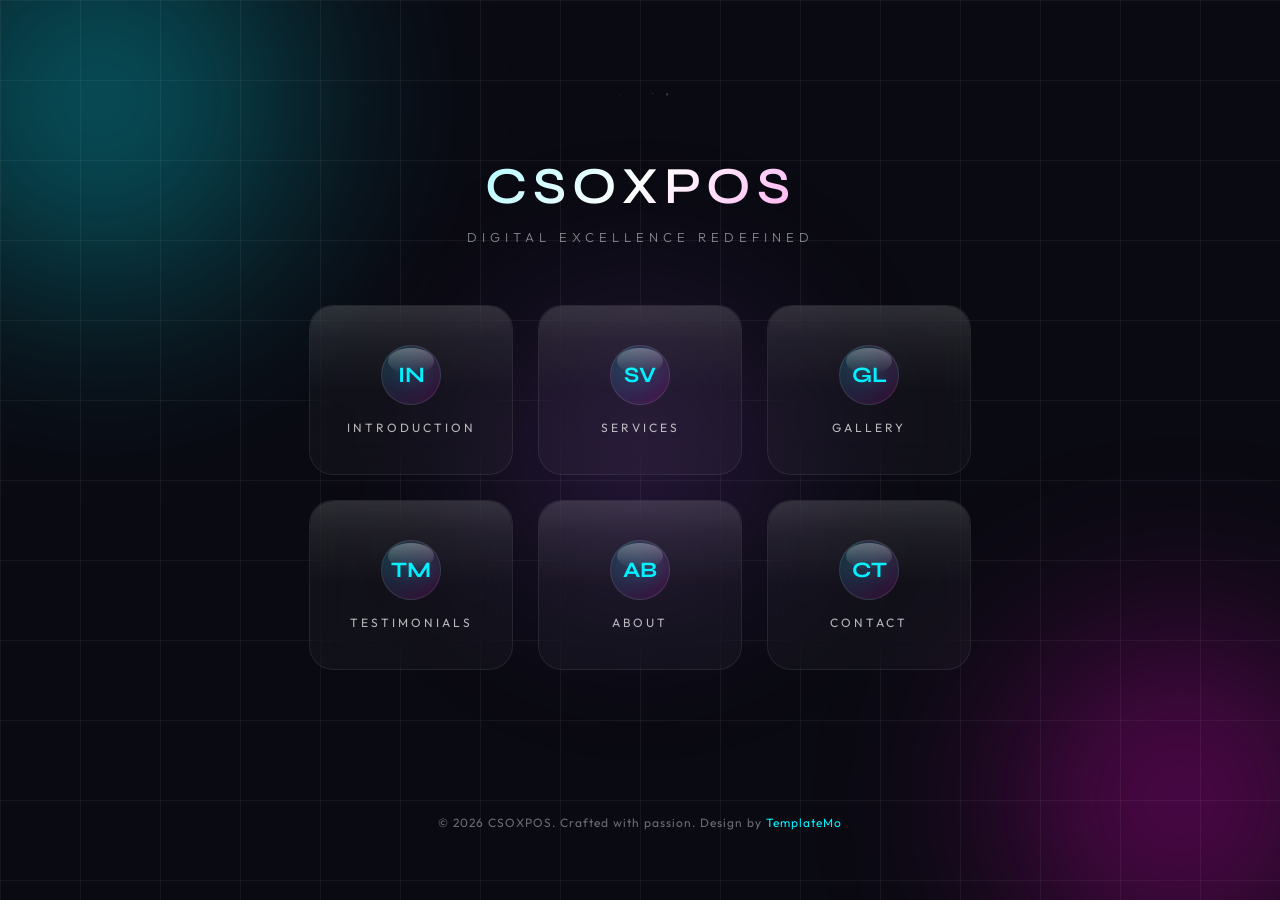
==== commit 986be291: "feat: add CSOXPOS grunge logo and update branding - Create custom CSOXPOS logo SVG with distressed/g" ====
--- a/index.html
+++ b/index.html
@@ -38,18 +38,7 @@
         <!-- Header -->
         <div class="header" id="mainHeader">
             <div class="logo">
-                <svg viewBox="0 0 100 100" xmlns="http://www.w3.org/2000/svg">
-                    <defs>
-                        <linearGradient id="logoGradient" x1="0%" y1="0%" x2="100%" y2="100%">
-                            <stop offset="0%" style="stop-color:#00f0ff"/>
-                            <stop offset="100%" style="stop-color:#ff00d4"/>
-                        </linearGradient>
-                    </defs>
-                    <polygon points="50,5 95,30 95,70 50,95 5,70 5,30" fill="none" stroke="url(#logoGradient)" stroke-width="2"/>
-                    <polygon points="50,20 80,37 80,63 50,80 20,63 20,37" fill="none" stroke="url(#logoGradient)" stroke-width="1.5" opacity="0.6"/>
-                    <circle cx="50" cy="50" r="12" fill="url(#logoGradient)" opacity="0.3"/>
-                    <circle cx="50" cy="50" r="6" fill="url(#logoGradient)"/>
-                </svg>
+                <img src="images/logo-csoxpos.svg" alt="CSOXPOS Logo" class="logo-img">
             </div>
             <h1 class="brand-name">CSOXPOS</h1>
             <p class="tagline">Digital Excellence Redefined</p>
@@ -89,16 +78,7 @@
             <div class="content-section" id="introduction">
                 <div class="section-header-small">
                     <div class="small-logo">
-                        <svg viewBox="0 0 100 100" xmlns="http://www.w3.org/2000/svg">
-                            <defs>
-                                <linearGradient id="smallLogoGrad" x1="0%" y1="0%" x2="100%" y2="100%">
-                                    <stop offset="0%" style="stop-color:#00f0ff"/>
-                                    <stop offset="100%" style="stop-color:#ff00d4"/>
-                                </linearGradient>
-                            </defs>
-                            <polygon points="50,10 85,32 85,68 50,90 15,68 15,32" fill="none" stroke="url(#smallLogoGrad)" stroke-width="3"/>
-                            <circle cx="50" cy="50" r="10" fill="url(#smallLogoGrad)"/>
-                        </svg>
+                        <img src="images/logo-csoxpos.svg" alt="CSOXPOS" class="small-logo-img">
                     </div>
                     <div class="small-brand">
                         <h3>CSOXPOS</h3>
@@ -204,16 +184,7 @@
             <div class="content-section" id="services">
                 <div class="section-header-small">
                     <div class="small-logo">
-                        <svg viewBox="0 0 100 100" xmlns="http://www.w3.org/2000/svg">
-                            <defs>
-                                <linearGradient id="smallLogoGrad2" x1="0%" y1="0%" x2="100%" y2="100%">
-                                    <stop offset="0%" style="stop-color:#00f0ff"/>
-                                    <stop offset="100%" style="stop-color:#ff00d4"/>
-                                </linearGradient>
-                            </defs>
-                            <polygon points="50,10 85,32 85,68 50,90 15,68 15,32" fill="none" stroke="url(#smallLogoGrad2)" stroke-width="3"/>
-                            <circle cx="50" cy="50" r="10" fill="url(#smallLogoGrad2)"/>
-                        </svg>
+                        <img src="images/logo-csoxpos.svg" alt="CSOXPOS" class="small-logo-img">
                     </div>
                     <div class="small-brand">
                         <h3>CSOXPOS</h3>
@@ -383,16 +354,7 @@
             <div class="content-section" id="gallery">
                 <div class="section-header-small">
                     <div class="small-logo">
-                        <svg viewBox="0 0 100 100" xmlns="http://www.w3.org/2000/svg">
-                            <defs>
-                                <linearGradient id="smallLogoGrad3" x1="0%" y1="0%" x2="100%" y2="100%">
-                                    <stop offset="0%" style="stop-color:#00f0ff"/>
-                                    <stop offset="100%" style="stop-color:#ff00d4"/>
-                                </linearGradient>
-                            </defs>
-                            <polygon points="50,10 85,32 85,68 50,90 15,68 15,32" fill="none" stroke="url(#smallLogoGrad3)" stroke-width="3"/>
-                            <circle cx="50" cy="50" r="10" fill="url(#smallLogoGrad3)"/>
-                        </svg>
+                        <img src="images/logo-csoxpos.svg" alt="CSOXPOS" class="small-logo-img">
                     </div>
                     <div class="small-brand">
                         <h3>CSOXPOS</h3>
@@ -463,16 +425,7 @@
             <div class="content-section" id="testimonials">
                 <div class="section-header-small">
                     <div class="small-logo">
-                        <svg viewBox="0 0 100 100" xmlns="http://www.w3.org/2000/svg">
-                            <defs>
-                                <linearGradient id="smallLogoGrad4" x1="0%" y1="0%" x2="100%" y2="100%">
-                                    <stop offset="0%" style="stop-color:#00f0ff"/>
-                                    <stop offset="100%" style="stop-color:#ff00d4"/>
-                                </linearGradient>
-                            </defs>
-                            <polygon points="50,10 85,32 85,68 50,90 15,68 15,32" fill="none" stroke="url(#smallLogoGrad4)" stroke-width="3"/>
-                            <circle cx="50" cy="50" r="10" fill="url(#smallLogoGrad4)"/>
-                        </svg>
+                        <img src="images/logo-csoxpos.svg" alt="CSOXPOS" class="small-logo-img">
                     </div>
                     <div class="small-brand">
                         <h3>CSOXPOS</h3>
@@ -542,16 +495,7 @@
             <div class="content-section" id="about">
                 <div class="section-header-small">
                     <div class="small-logo">
-                        <svg viewBox="0 0 100 100" xmlns="http://www.w3.org/2000/svg">
-                            <defs>
-                                <linearGradient id="smallLogoGrad5" x1="0%" y1="0%" x2="100%" y2="100%">
-                                    <stop offset="0%" style="stop-color:#00f0ff"/>
-                                    <stop offset="100%" style="stop-color:#ff00d4"/>
-                                </linearGradient>
-                            </defs>
-                            <polygon points="50,10 85,32 85,68 50,90 15,68 15,32" fill="none" stroke="url(#smallLogoGrad5)" stroke-width="3"/>
-                            <circle cx="50" cy="50" r="10" fill="url(#smallLogoGrad5)"/>
-                        </svg>
+                        <img src="images/logo-csoxpos.svg" alt="CSOXPOS" class="small-logo-img">
                     </div>
                     <div class="small-brand">
                         <h3>CSOXPOS</h3>
@@ -583,16 +527,7 @@
             <div class="content-section" id="contact">
                 <div class="section-header-small">
                     <div class="small-logo">
-                        <svg viewBox="0 0 100 100" xmlns="http://www.w3.org/2000/svg">
-                            <defs>
-                                <linearGradient id="smallLogoGrad6" x1="0%" y1="0%" x2="100%" y2="100%">
-                                    <stop offset="0%" style="stop-color:#00f0ff"/>
-                                    <stop offset="100%" style="stop-color:#ff00d4"/>
-                                </linearGradient>
-                            </defs>
-                            <polygon points="50,10 85,32 85,68 50,90 15,68 15,32" fill="none" stroke="url(#smallLogoGrad6)" stroke-width="3"/>
-                            <circle cx="50" cy="50" r="10" fill="url(#smallLogoGrad6)"/>
-                        </svg>
+                        <img src="images/logo-csoxpos.svg" alt="CSOXPOS" class="small-logo-img">
                     </div>
                     <div class="small-brand">
                         <h3>CSOXPOS</h3>
--- a/templatemo-csoxpos.css
+++ b/templatemo-csoxpos.css
@@ -224,9 +224,10 @@
 	position: relative;
 }
 
-.logo svg {
+.logo img {
 	width: 100%;
 	height: 100%;
+	object-fit: contain;
 	filter: drop-shadow(0 0 20px var(--glow-cyan));
 }
 
@@ -480,9 +481,10 @@
 	height: 32px;
 }
 
-.small-logo svg {
+.small-logo img {
 	width: 100%;
 	height: 100%;
+	object-fit: contain;
 	filter: drop-shadow(0 0 10px var(--glow-cyan));
 }
 
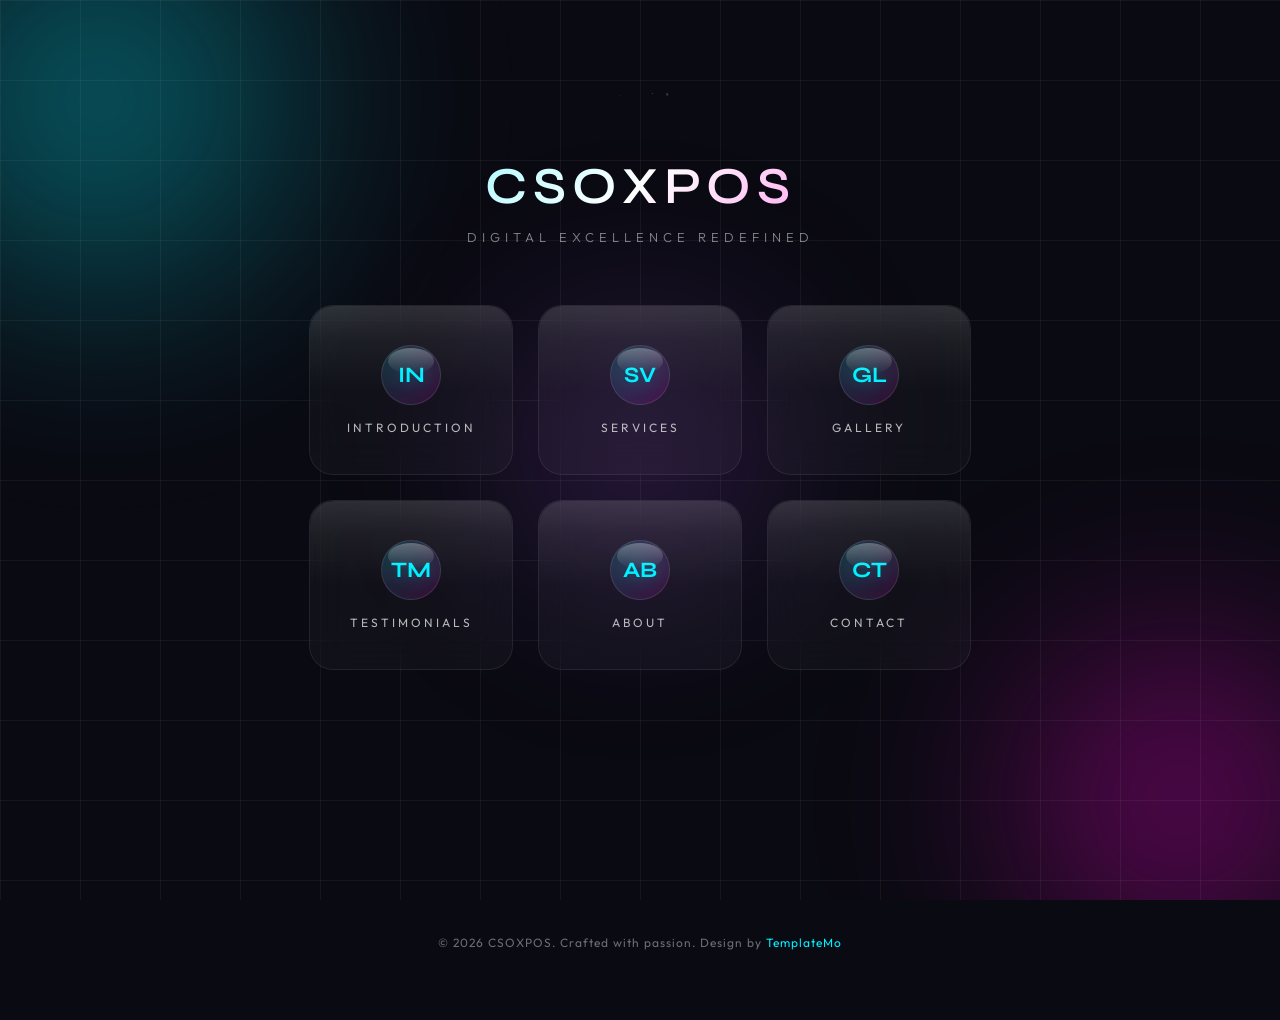
==== commit 051999aa: "feat: add blog page and Formspree contact form - Create blog.html with blog post grid and 4 sample p" ====
--- a/index.html
+++ b/index.html
@@ -70,6 +70,10 @@
                 <div class="menu-badge">CT</div>
                 <div class="menu-title">Contact</div>
             </div>
+            <a href="blog.html" class="menu-item">
+                <div class="menu-badge">BL</div>
+                <div class="menu-title">Blog</div>
+            </a>
         </div>
 
         <!-- Content Sections -->
@@ -542,21 +546,24 @@
                 </div>
 
                 <div class="contact-grid">
-                    <div class="contact-form">
+                    <form class="contact-form" action="https://formspree.io/f/YOUR_FORM_SPREE_ID" method="POST">
                         <div class="form-group">
-                            <input type="text" placeholder="Your Name">
+                            <input type="text" name="name" placeholder="Your Name" required>
                         </div>
                         <div class="form-group">
-                            <input type="email" placeholder="Your Email">
+                            <input type="email" name="email" placeholder="Your Email" required>
                         </div>
                         <div class="form-group">
-                            <input type="text" placeholder="Subject">
+                            <input type="text" name="subject" placeholder="Subject">
                         </div>
                         <div class="form-group">
-                            <textarea placeholder="Your Message"></textarea>
-                        </div>
-                        <button class="submit-btn">Send Message</button>
-                    </div>
+                            <textarea name="message" placeholder="Your Message" required></textarea>
+                        </div>
+                        <button type="submit" class="submit-btn">Send Message</button>
+                    </form>
+                    <p style="font-size:11px;color:rgba(255,255,255,0.4);margin-top:12px;text-align:center;">
+                        ⚠️ Replace <code>YOUR_FORM_SPREE_ID</code> in index.html with your Formspree form ID to enable email delivery.
+                    </p>
                     <div class="contact-info">
                         <div class="contact-item">
                             <div class="contact-icon">📍</div>
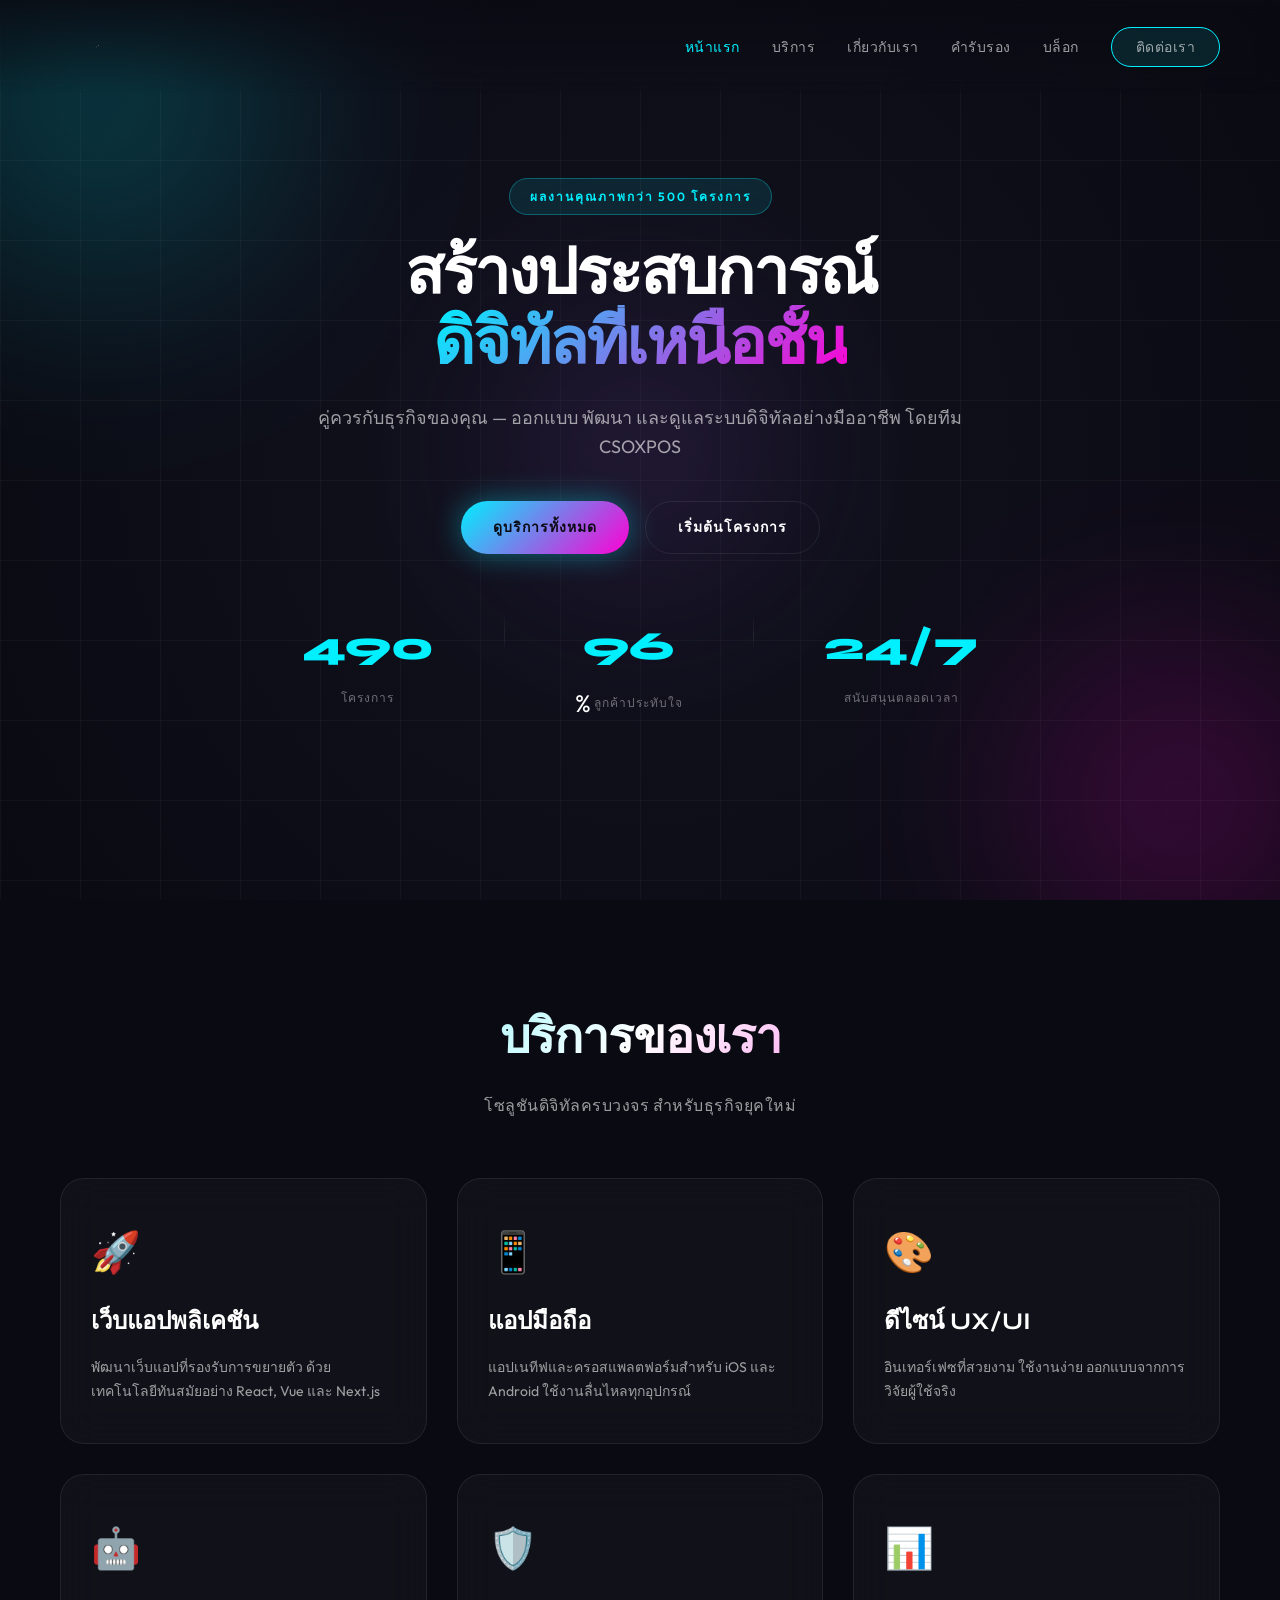
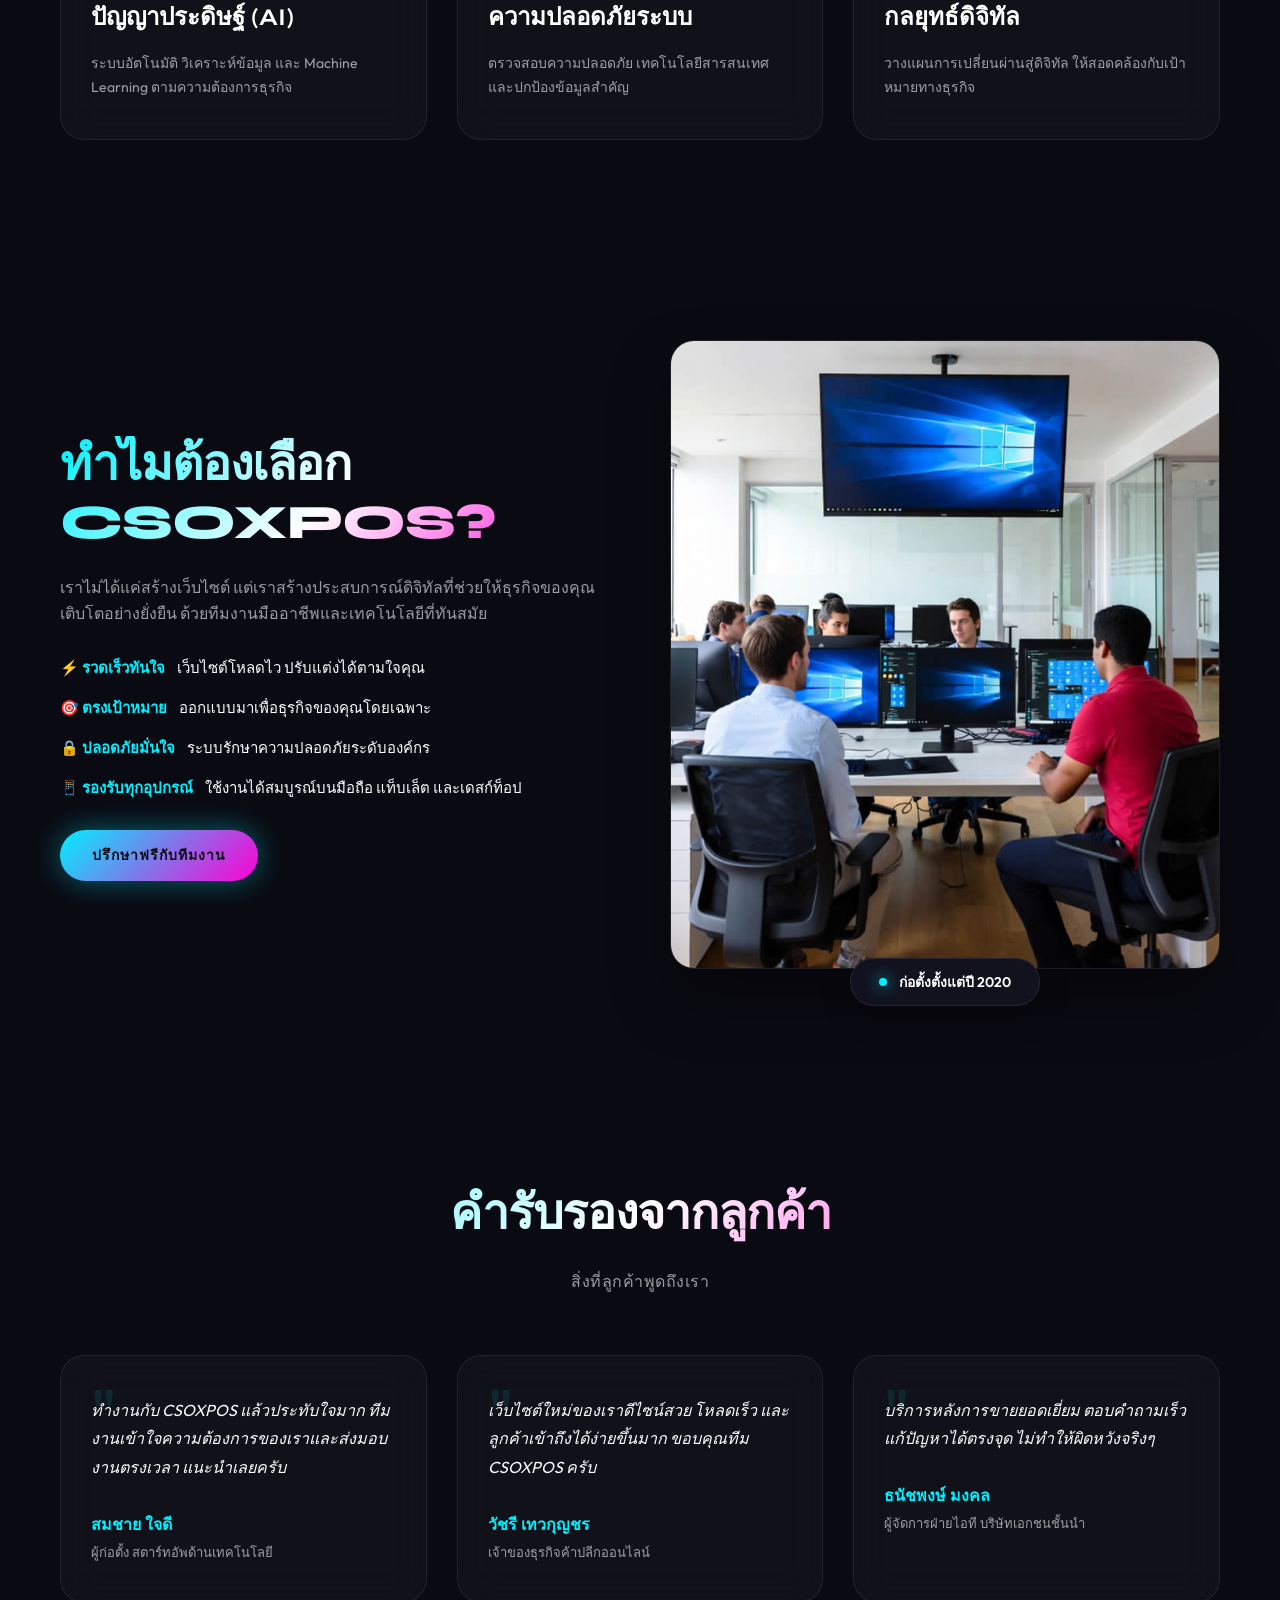
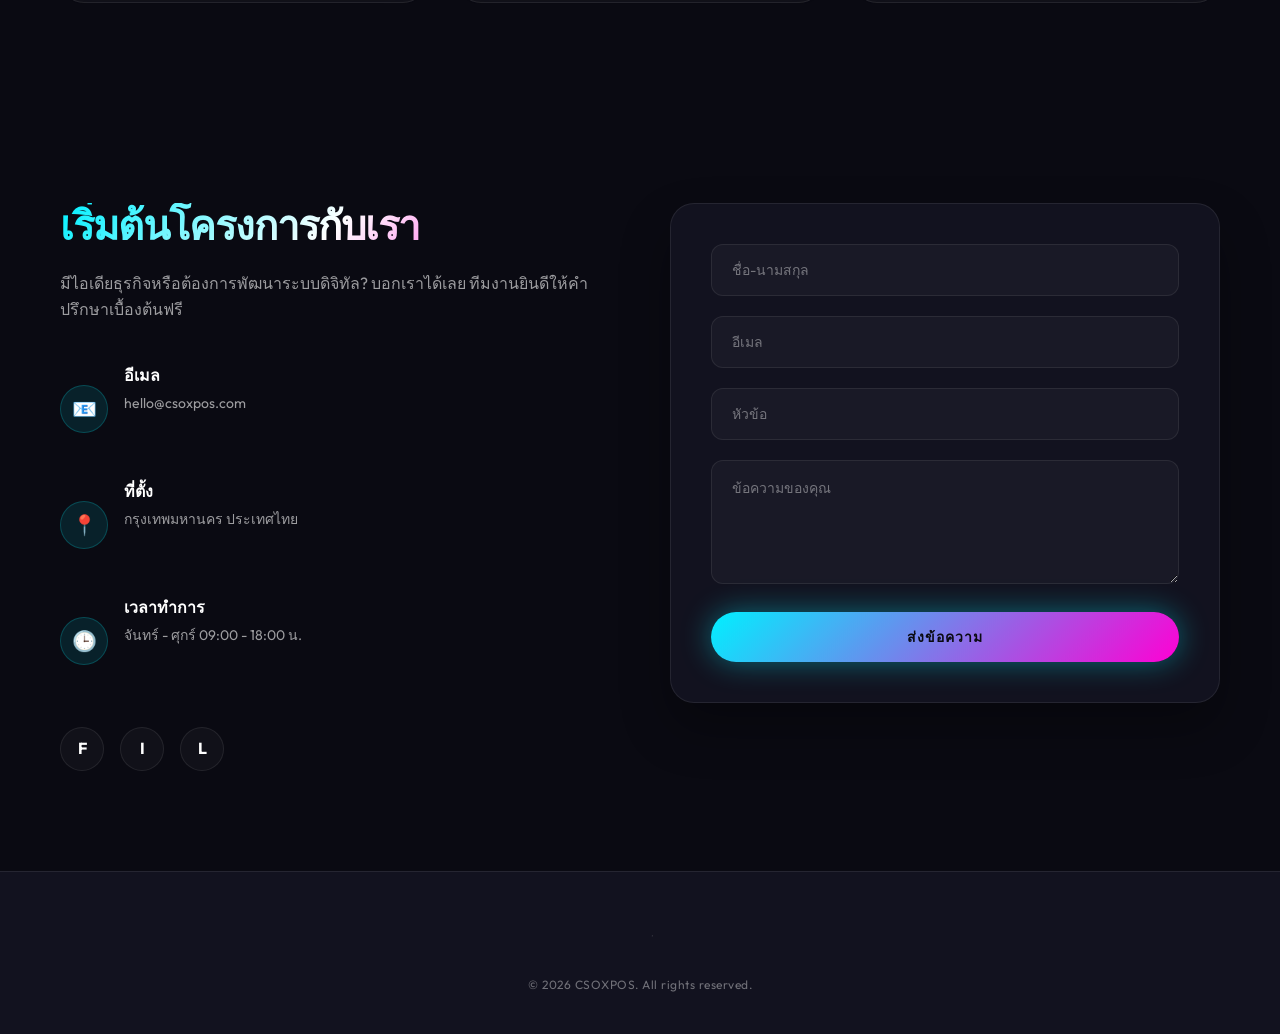
==== commit 8cb9d5b1: "feat: redesign landing page for CSOXPOS - Create modern one-page landing page (index.html) - Add Her" ====
--- a/index.html
+++ b/index.html
@@ -1,601 +1,245 @@
 <!DOCTYPE html>
-<html lang="en">
+<html lang="th">
 <head>
     <meta charset="UTF-8">
     <meta name="viewport" content="width=device-width, initial-scale=1.0">
     <title>CSOXPOS - Digital Excellence</title>
     <link rel="preconnect" href="https://fonts.googleapis.com">
     <link rel="preconnect" href="https://fonts.gstatic.com" crossorigin>
-    <link href="https://fonts.googleapis.com/css2?family=Outfit:wght@200;300;400;500;600&family=Syne:wght@400;500;600;700&display=swap" rel="stylesheet">
+    <link href="https://fonts.googleapis.com/css2?family=Outfit:wght@300;400;500;600;700&family=Syne:wght@400;500;600;700;800&display=swap" rel="stylesheet">
     <link rel="stylesheet" href="templatemo-csoxpos.css">
-<!-- 
-
-TemplateMo 603 CSOXPOS
-
-https://templatemo.com/tm-603-csoxpos
-
--->
 </head>
 <body>
-    <!-- Loading Screen -->
-    <div class="loading-screen" id="loadingScreen">
-        <div class="loader-ring"></div>
-        <div class="loading-text">Initializing Experience...</div>
-    </div>
-
-    <!-- Ambient Background -->
-    <div class="ambient-bg">
-        <div class="orb orb-1"></div>
-        <div class="orb orb-2"></div>
-        <div class="orb orb-3"></div>
-    </div>
-
-    <!-- Grid Overlay -->
-    <div class="grid-overlay"></div>
-
-    <!-- Main Container -->
-    <div class="container">
-        <!-- Header -->
-        <div class="header" id="mainHeader">
-            <div class="logo">
-                <img src="images/logo-csoxpos.svg" alt="CSOXPOS Logo" class="logo-img">
-            </div>
-            <h1 class="brand-name">CSOXPOS</h1>
-            <p class="tagline">Digital Excellence Redefined</p>
-        </div>
-
-        <!-- Menu Grid -->
-        <div class="menu-grid" id="menuGrid">
-            <div class="menu-item initial-load" data-section="introduction">
-                <div class="menu-badge">IN</div>
-                <div class="menu-title">Introduction</div>
-            </div>
-            <div class="menu-item initial-load" data-section="services">
-                <div class="menu-badge">SV</div>
-                <div class="menu-title">Services</div>
-            </div>
-            <div class="menu-item initial-load" data-section="gallery">
-                <div class="menu-badge">GL</div>
-                <div class="menu-title">Gallery</div>
-            </div>
-            <div class="menu-item initial-load" data-section="testimonials">
-                <div class="menu-badge">TM</div>
-                <div class="menu-title">Testimonials</div>
-            </div>
-            <div class="menu-item initial-load" data-section="about">
-                <div class="menu-badge">AB</div>
-                <div class="menu-title">About</div>
-            </div>
-            <div class="menu-item initial-load" data-section="contact">
-                <div class="menu-badge">CT</div>
-                <div class="menu-title">Contact</div>
-            </div>
-            <a href="blog.html" class="menu-item">
-                <div class="menu-badge">BL</div>
-                <div class="menu-title">Blog</div>
+
+    <!-- Navigation -->
+    <nav class="navbar" id="navbar">
+        <div class="container nav-container">
+            <a href="#" class="logo">
+                <img src="images/logo-csoxpos.svg" alt="CSOXPOS Logo">
             </a>
-        </div>
-
-        <!-- Content Sections -->
-        <div id="contentArea">
-            <!-- Introduction Section -->
-            <div class="content-section" id="introduction">
-                <div class="section-header-small">
-                    <div class="small-logo">
-                        <img src="images/logo-csoxpos.svg" alt="CSOXPOS" class="small-logo-img">
-                    </div>
-                    <div class="small-brand">
-                        <h3>CSOXPOS</h3>
-                        <p>Digital Excellence</p>
-                    </div>
-                </div>
-                <button class="back-btn" onclick="backToMenu()">← Back to Menu</button>
-                
-                <!-- Hero Banner -->
-                <div class="intro-hero">
-                    <div class="intro-hero-content">
-                        <span class="intro-badge">Est. 2020</span>
-                        <h1 class="intro-headline">We Build Digital<br><span>Experiences</span> That Matter</h1>
-                        <p class="intro-subtext">Transforming visionary ideas into powerful digital realities through cutting-edge technology and creative excellence.</p>
-                        <div class="intro-cta-group">
-                            <button class="intro-cta-primary">Explore Our Work</button>
-                            <button class="intro-cta-secondary">Watch Showreel</button>
-                        </div>
-                    </div>
-                    <div class="intro-hero-visual">
-                        <div class="intro-floating-card card-1">
-                            <span class="card-icon">⚡</span>
-                            <span class="card-text">Lightning Fast</span>
-                        </div>
-                        <div class="intro-floating-card card-2">
-                            <span class="card-icon">🎯</span>
-                            <span class="card-text">Pixel Perfect</span>
-                        </div>
-                        <div class="intro-floating-card card-3">
-                            <span class="card-icon">🔒</span>
-                            <span class="card-text">Secure & Reliable</span>
-                        </div>
-                        <div class="intro-orb"></div>
-                    </div>
-                </div>
-
-                <!-- Metrics Strip -->
-                <div class="intro-metrics">
-                    <div class="metric-item">
-                        <span class="metric-value" data-target="500">0</span>
-                        <span class="metric-label">Projects Delivered</span>
-                    </div>
-                    <div class="metric-divider"></div>
-                    <div class="metric-item">
-                        <span class="metric-value" data-target="98">0</span>
-                        <span class="metric-suffix">%</span>
-                        <span class="metric-label">Client Retention</span>
-                    </div>
-                    <div class="metric-divider"></div>
-                    <div class="metric-item">
-                        <span class="metric-value" data-target="12">0</span>
-                        <span class="metric-label">Industry Awards</span>
-                    </div>
-                    <div class="metric-divider"></div>
-                    <div class="metric-item">
-                        <span class="metric-value">24/7</span>
-                        <span class="metric-label">Global Support</span>
-                    </div>
-                </div>
-
-                <!-- Core Values -->
-                <div class="intro-values">
-                    <div class="value-card">
-                        <div class="value-number">01</div>
-                        <h3>Innovation First</h3>
-                        <p>We embrace emerging technologies and push creative boundaries to deliver solutions that set new industry standards.</p>
-                    </div>
-                    <div class="value-card">
-                        <div class="value-number">02</div>
-                        <h3>Human-Centered</h3>
-                        <p>Every pixel, every interaction is designed with real users in mind. We create experiences people genuinely love.</p>
-                    </div>
-                    <div class="value-card">
-                        <div class="value-number">03</div>
-                        <h3>Results Driven</h3>
-                        <p>Beautiful design meets measurable impact. We track, iterate, and optimize for outcomes that matter to your business.</p>
-                    </div>
-                </div>
-
-                <!-- Tech Stack Preview -->
-                <div class="intro-tech">
-                    <p class="tech-label">Technologies We Master</p>
-                    <div class="tech-marquee">
-                        <div class="tech-track">
-                            <span class="tech-item">React</span>
-                            <span class="tech-item">Next.js</span>
-                            <span class="tech-item">Node.js</span>
-                            <span class="tech-item">Python</span>
-                            <span class="tech-item">TensorFlow</span>
-                            <span class="tech-item">AWS</span>
-                            <span class="tech-item">Flutter</span>
-                            <span class="tech-item">Figma</span>
-                            <span class="tech-item">React</span>
-                            <span class="tech-item">Next.js</span>
-                            <span class="tech-item">Node.js</span>
-                            <span class="tech-item">Python</span>
-                        </div>
-                    </div>
-                </div>
-            </div>
-
-            <!-- Services Section -->
-            <div class="content-section" id="services">
-                <div class="section-header-small">
-                    <div class="small-logo">
-                        <img src="images/logo-csoxpos.svg" alt="CSOXPOS" class="small-logo-img">
-                    </div>
-                    <div class="small-brand">
-                        <h3>CSOXPOS</h3>
-                        <p>Digital Excellence</p>
-                    </div>
-                </div>
-                <button class="back-btn" onclick="backToMenu()">← Back to Menu</button>
-
-                <div class="section-header">
-                    <h2 class="section-title">Our Services</h2>
-                    <p class="section-subtitle">Comprehensive solutions for the digital age</p>
-                </div>
-
-                <div class="tabs-container">
-                    <div class="tab-buttons">
-                        <button class="tab-btn active" onclick="switchTab(this, 'development')">Development</button>
-                        <button class="tab-btn" onclick="switchTab(this, 'design')">Design</button>
-                        <button class="tab-btn" onclick="switchTab(this, 'consulting')">Consulting</button>
-                        <button class="tab-btn" onclick="switchTab(this, 'support')">Support</button>
-                    </div>
-
-                    <div class="tab-content">
-                        <div class="tab-pane active" id="development">
-                            <div class="services-list">
-                                <div class="service-row">
-                                    <div class="service-row-icon">
-                                        <img src="images/ai-optimized-templates.jpg" alt="AI Development">
-                                    </div>
-                                    <div class="service-row-content">
-                                        <h4>AI Development</h4>
-                                        <p>Custom AI solutions powered by machine learning and neural networks for intelligent automation and predictive analytics.</p>
-                                    </div>
-                                    <div class="service-row-arrow">→</div>
-                                </div>
-                                <div class="service-row">
-                                    <div class="service-row-icon">
-                                        <img src="images/coding-screen.jpg" alt="Web Applications">
-                                    </div>
-                                    <div class="service-row-content">
-                                        <h4>Web Applications</h4>
-                                        <p>Responsive, scalable web apps built with modern frameworks like React, Vue, and Next.js for optimal performance.</p>
-                                    </div>
-                                    <div class="service-row-arrow">→</div>
-                                </div>
-                                <div class="service-row">
-                                    <div class="service-row-icon">
-                                        <img src="images/ai-mobile-app.jpg" alt="Mobile Apps">
-                                    </div>
-                                    <div class="service-row-content">
-                                        <h4>Mobile Apps</h4>
-                                        <p>Native and cross-platform mobile solutions for iOS and Android that deliver seamless user experiences.</p>
-                                    </div>
-                                    <div class="service-row-arrow">→</div>
-                                </div>
-                            </div>
-                        </div>
-
-                        <div class="tab-pane" id="design">
-                            <div class="services-list">
-                                <div class="service-row">
-                                    <div class="service-row-icon">
-                                        <img src="images/design-screen.jpg" alt="UX/UI Design">
-                                    </div>
-                                    <div class="service-row-content">
-                                        <h4>UX/UI Design</h4>
-                                        <p>Beautiful, intuitive interfaces that delight users and drive engagement through research-backed design principles.</p>
-                                    </div>
-                                    <div class="service-row-arrow">→</div>
-                                </div>
-                                <div class="service-row">
-                                    <div class="service-row-icon">
-                                        <img src="images/brand-identity.jpg" alt="Brand Identity">
-                                    </div>
-                                    <div class="service-row-content">
-                                        <h4>Brand Identity</h4>
-                                        <p>Complete brand packages including logos, typography, color systems, and comprehensive brand guidelines.</p>
-                                    </div>
-                                    <div class="service-row-arrow">→</div>
-                                </div>
-                                <div class="service-row">
-                                    <div class="service-row-icon">
-                                        <img src="images/motion-design.jpg" alt="Motion Design">
-                                    </div>
-                                    <div class="service-row-content">
-                                        <h4>Motion Design</h4>
-                                        <p>Engaging animations and interactive experiences that bring your digital products to life.</p>
-                                    </div>
-                                    <div class="service-row-arrow">→</div>
-                                </div>
-                            </div>
-                        </div>
-
-                        <div class="tab-pane" id="consulting">
-                            <div class="services-list">
-                                <div class="service-row">
-                                    <div class="service-row-icon">
-                                        <img src="images/digital-strategy.jpg" alt="Digital Strategy">
-                                    </div>
-                                    <div class="service-row-content">
-                                        <h4>Digital Strategy</h4>
-                                        <p>Strategic planning for digital transformation initiatives that align technology with business objectives.</p>
-                                    </div>
-                                    <div class="service-row-arrow">→</div>
-                                </div>
-                                <div class="service-row">
-                                    <div class="service-row-icon">
-                                        <img src="images/tech-audit.jpg" alt="Technology Audit">
-                                    </div>
-                                    <div class="service-row-content">
-                                        <h4>Technology Audit</h4>
-                                        <p>Comprehensive assessment of your tech infrastructure to identify opportunities and optimize performance.</p>
-                                    </div>
-                                    <div class="service-row-arrow">→</div>
-                                </div>
-                                <div class="service-row">
-                                    <div class="service-row-icon">
-                                        <img src="images/process-optimized.jpg" alt="Process Optimization">
-                                    </div>
-                                    <div class="service-row-content">
-                                        <h4>Process Optimization</h4>
-                                        <p>Streamline workflows with automation and best practices for maximum efficiency and productivity.</p>
-                                    </div>
-                                    <div class="service-row-arrow">→</div>
-                                </div>
-                            </div>
-                        </div>
-
-                        <div class="tab-pane" id="support">
-                            <div class="services-list">
-                                <div class="service-row">
-                                    <div class="service-row-icon">
-                                        <img src="images/247-support.jpg" alt="24/7 Support">
-                                    </div>
-                                    <div class="service-row-content">
-                                        <h4>24/7 Support</h4>
-                                        <p>Round-the-clock technical assistance and maintenance to keep your systems running smoothly.</p>
-                                    </div>
-                                    <div class="service-row-arrow">→</div>
-                                </div>
-                                <div class="service-row">
-                                    <div class="service-row-icon">
-                                        <img src="images/training-center.jpg" alt="Training">
-                                    </div>
-                                    <div class="service-row-content">
-                                        <h4>Training & Workshops</h4>
-                                        <p>Empower your team with expert-led training sessions tailored to your technology stack.</p>
-                                    </div>
-                                    <div class="service-row-arrow">→</div>
-                                </div>
-                                <div class="service-row">
-                                    <div class="service-row-icon">
-                                        <img src="images/managed-service.jpg" alt="Managed Services">
-                                    </div>
-                                    <div class="service-row-content">
-                                        <h4>Managed Services</h4>
-                                        <p>End-to-end management of your digital infrastructure for worry-free operations.</p>
-                                    </div>
-                                    <div class="service-row-arrow">→</div>
-                                </div>
-                            </div>
-                        </div>
-                    </div>
-                </div>
-            </div>
-
-            <!-- Gallery Section -->
-            <div class="content-section" id="gallery">
-                <div class="section-header-small">
-                    <div class="small-logo">
-                        <img src="images/logo-csoxpos.svg" alt="CSOXPOS" class="small-logo-img">
-                    </div>
-                    <div class="small-brand">
-                        <h3>CSOXPOS</h3>
-                        <p>Digital Excellence</p>
-                    </div>
-                </div>
-                <button class="back-btn" onclick="backToMenu()">← Back to Menu</button>
-
-                <div class="section-header">
-                    <h2 class="section-title">Our Portfolio</h2>
-                    <p class="section-subtitle">Explore our latest works</p>
-                </div>
-
-                <div class="filter-buttons">
-                    <button class="filter-btn active" onclick="filterGallery('all', this)">All</button>
-                    <button class="filter-btn" onclick="filterGallery('web', this)">Web</button>
-                    <button class="filter-btn" onclick="filterGallery('mobile', this)">Mobile</button>
-                    <button class="filter-btn" onclick="filterGallery('branding', this)">Branding</button>
-                </div>
-
-                <div class="gallery-grid">
-                    <div class="gallery-item" data-category="web">
-                        <img src="images/coding-screen.jpg" alt="Project 1">
-                        <div class="gallery-overlay">
-                            <h4>E-Commerce Platform</h4>
-                            <p>Web Development</p>
-                        </div>
-                    </div>
-                    <div class="gallery-item" data-category="mobile">
-                        <img src="images/ai-mobile-app.jpg" alt="Project 2">
-                        <div class="gallery-overlay">
-                            <h4>Fitness App</h4>
-                            <p>Mobile Development</p>
-                        </div>
-                    </div>
-                    <div class="gallery-item" data-category="branding">
-                        <img src="images/brand-identity.jpg" alt="Project 3">
-                        <div class="gallery-overlay">
-                            <h4>Brand Identity</h4>
-                            <p>Design & Branding</p>
-                        </div>
-                    </div>
-                    <div class="gallery-item" data-category="web">
-                        <img src="images/managed-service.jpg" alt="Project 4">
-                        <div class="gallery-overlay">
-                            <h4>Analytics Dashboard</h4>
-                            <p>Web Application</p>
-                        </div>
-                    </div>
-                    <div class="gallery-item" data-category="mobile">
-                        <img src="images/ai-optimized-templates.jpg" alt="Project 5">
-                        <div class="gallery-overlay">
-                            <h4>Banking App</h4>
-                            <p>Mobile Development</p>
-                        </div>
-                    </div>
-                    <div class="gallery-item" data-category="branding">
-                        <img src="images/digital-strategy.jpg" alt="Project 6">
-                        <div class="gallery-overlay">
-                            <h4>Startup Branding</h4>
-                            <p>Design & Identity</p>
-                        </div>
-                    </div>
-                </div>
-            </div>
-
-            <!-- Testimonials Section -->
-            <div class="content-section" id="testimonials">
-                <div class="section-header-small">
-                    <div class="small-logo">
-                        <img src="images/logo-csoxpos.svg" alt="CSOXPOS" class="small-logo-img">
-                    </div>
-                    <div class="small-brand">
-                        <h3>CSOXPOS</h3>
-                        <p>Digital Excellence</p>
-                    </div>
-                </div>
-                <button class="back-btn" onclick="backToMenu()">← Back to Menu</button>
-
-                <div class="section-header">
-                    <h2 class="section-title">Client Stories</h2>
-                    <p class="section-subtitle">What our clients say about us</p>
-                </div>
-
-                <div class="testimonials-grid">
-                    <div class="testimonial-card">
-                        <p class="testimonial-text">Working with CSOXPOS transformed our digital presence. Their innovative approach and attention to detail exceeded our expectations at every turn.</p>
-                        <div class="testimonial-author">
-                            <div class="author-avatar">
-                                <img src="https://images.unsplash.com/photo-1507003211169-0a1dd7228f2d?w=200&h=200&fit=crop" alt="Client 1">
-                            </div>
-                            <div class="author-info">
-                                <h5>Michael Chen</h5>
-                                <p>CEO, TechVentures</p>
-                            </div>
-                        </div>
-                    </div>
-                    <div class="testimonial-card">
-                        <p class="testimonial-text">The team's expertise in UX design helped us create an app that our users absolutely love. Our engagement metrics have increased by 200%.</p>
-                        <div class="testimonial-author">
-                            <div class="author-avatar">
-                                <img src="https://images.unsplash.com/photo-1494790108377-be9c29b29330?w=200&h=200&fit=crop" alt="Client 2">
-                            </div>
-                            <div class="author-info">
-                                <h5>Sarah Johnson</h5>
-                                <p>Product Director, InnovateCo</p>
-                            </div>
-                        </div>
-                    </div>
-                    <div class="testimonial-card">
-                        <p class="testimonial-text">From strategy to execution, CSOXPOS delivered exceptional results. Their commitment to quality is unmatched in the industry.</p>
-                        <div class="testimonial-author">
-                            <div class="author-avatar">
-                                <img src="https://images.unsplash.com/photo-1472099645785-5658abf4ff4e?w=200&h=200&fit=crop" alt="Client 3">
-                            </div>
-                            <div class="author-info">
-                                <h5>David Park</h5>
-                                <p>Founder, StartupHub</p>
-                            </div>
-                        </div>
-                    </div>
-                    <div class="testimonial-card">
-                        <p class="testimonial-text">The AI solutions they built for us have revolutionized our operations. We've seen a 40% increase in efficiency since implementation.</p>
-                        <div class="testimonial-author">
-                            <div class="author-avatar">
-                                <img src="https://images.unsplash.com/photo-1438761681033-6461ffad8d80?w=200&h=200&fit=crop" alt="Client 4">
-                            </div>
-                            <div class="author-info">
-                                <h5>Emily Zhang</h5>
-                                <p>COO, DataFlow Inc</p>
-                            </div>
-                        </div>
-                    </div>
-                </div>
-            </div>
-
-            <!-- About Section -->
-            <div class="content-section" id="about">
-                <div class="section-header-small">
-                    <div class="small-logo">
-                        <img src="images/logo-csoxpos.svg" alt="CSOXPOS" class="small-logo-img">
-                    </div>
-                    <div class="small-brand">
-                        <h3>CSOXPOS</h3>
-                        <p>Digital Excellence</p>
-                    </div>
-                </div>
-                <button class="back-btn" onclick="backToMenu()">← Back to Menu</button>
-
-                <div class="section-header">
-                    <h2 class="section-title">About Us</h2>
-                    <p class="section-subtitle">Our story, mission, and values</p>
-                </div>
-
-                <div class="about-content">
-                    <div class="about-text">
-                        <h3>Pioneering Digital Innovation</h3>
-                        <p>Founded in 2020, CSOXPOS has grown from a small team of passionate developers into a leading digital agency. We believe in pushing boundaries and creating solutions that make a real difference.</p>
-                        <p>Our diverse team brings together expertise from design, development, AI, and strategy to deliver holistic solutions that drive business growth and user engagement.</p>
-                        <p>We're not just building products – we're shaping the future of digital experiences.</p>
-                        <p>Discover AI-optimized web templates from <a href="https://templatemo.com" rel="nofollow" target="_blank">TemplateMo</a>. Maximize efficiency with the timer platform at <a href="https://timermo.com" rel="nofollow" target="_blank">TimerMo</a>. Design like a pro using vector stickers from <a href="https://www.vectorsticker.com" rel="nofollow" target="_blank">VectorSticker</a>.</p>
-                    </div>
-                    <div class="about-image">
-                        <img src="images/about-our-team.jpg" alt="Our Team">
-                    </div>
-                </div>
-            </div>
-
-            <!-- Contact Section -->
-            <div class="content-section" id="contact">
-                <div class="section-header-small">
-                    <div class="small-logo">
-                        <img src="images/logo-csoxpos.svg" alt="CSOXPOS" class="small-logo-img">
-                    </div>
-                    <div class="small-brand">
-                        <h3>CSOXPOS</h3>
-                        <p>Digital Excellence</p>
-                    </div>
-                </div>
-                <button class="back-btn" onclick="backToMenu()">← Back to Menu</button>
-
-                <div class="section-header">
-                    <h2 class="section-title">Get in Touch</h2>
-                    <p class="section-subtitle">Let's create something amazing together</p>
-                </div>
-
-                <div class="contact-grid">
-                    <form class="contact-form" action="https://formspree.io/f/YOUR_FORM_SPREE_ID" method="POST">
-                        <div class="form-group">
-                            <input type="text" name="name" placeholder="Your Name" required>
-                        </div>
-                        <div class="form-group">
-                            <input type="email" name="email" placeholder="Your Email" required>
-                        </div>
-                        <div class="form-group">
-                            <input type="text" name="subject" placeholder="Subject">
-                        </div>
-                        <div class="form-group">
-                            <textarea name="message" placeholder="Your Message" required></textarea>
-                        </div>
-                        <button type="submit" class="submit-btn">Send Message</button>
-                    </form>
-                    <p style="font-size:11px;color:rgba(255,255,255,0.4);margin-top:12px;text-align:center;">
-                        ⚠️ Replace <code>YOUR_FORM_SPREE_ID</code> in index.html with your Formspree form ID to enable email delivery.
-                    </p>
-                    <div class="contact-info">
-                        <div class="contact-item">
-                            <div class="contact-icon">📍</div>
-                            <div class="contact-details">
-                                <h4>Location</h4>
-                                <p>123 Innovation Drive, San Francisco, CA 94107</p>
-                            </div>
-                        </div>
-                        <div class="contact-item">
-                            <div class="contact-icon">📧</div>
-                            <div class="contact-details">
-                                <h4>Email</h4>
-                                <p>hello@csoxpos.com</p>
-                            </div>
-                        </div>
-                        <div class="contact-item">
-                            <div class="contact-icon">📞</div>
-                            <div class="contact-details">
-                                <h4>Phone</h4>
-                                <p>+1 (555) 123-4567</p>
-                            </div>
-                        </div>
-                    </div>
-                </div>
-            </div>
-        </div>
-
-        <!-- Footer -->
-        <footer class="footer" id="mainFooter">
-            <p>© 2026 CSOXPOS. Crafted with passion. Design by <a href="https://templatemo.com" target="_blank">TemplateMo</a></p>
-        </footer>
-    </div>
-<script src="templatemo-csoxpos-scripts.js"></script>
+            <ul class="nav-links">
+                <li><a href="#home">หน้าแรก</a></li>
+                <li><a href="#services">บริการ</a></li>
+                <li><a href="#about">เกี่ยวกับเรา</a></li>
+                <li><a href="#testimonials">คำรับรอง</a></li>
+                <li><a href="blog.html">บล็อก</a></li>
+                <li><a href="#contact" class="nav-cta">ติดต่อเรา</a></li>
+            </ul>
+            <div class="menu-toggle" id="menuToggle">
+                <span></span><span></span><span></span>
+            </div>
+        </div>
+    </nav>
+
+    <!-- Hero Section -->
+    <section id="home" class="hero">
+        <div class="hero-bg"></div>
+        <div class="container hero-content">
+            <span class="hero-badge">ผลงานคุณภาพกว่า 500 โครงการ</span>
+            <h1>สร้างประสบการณ์<br><span>ดิจิทัลที่เหนือชั้น</span></h1>
+            <p class="hero-subtitle">คู่ควรกับธุรกิจของคุณ — ออกแบบ พัฒนา และดูแลระบบดิจิทัลอย่างมืออาชีพ โดยทีม CSOXPOS</p>
+            <div class="hero-actions">
+                <a href="#services" class="btn btn-primary">ดูบริการทั้งหมด</a>
+                <a href="#contact" class="btn btn-outline">เริ่มต้นโครงการ</a>
+            </div>
+            <div class="hero-stats">
+                <div class="stat">
+                    <span class="stat-value" data-target="500">0</span>
+                    <span class="stat-label">โครงการ</span>
+                </div>
+                <div class="stat-divider"></div>
+                <div class="stat">
+                    <span class="stat-value" data-target="98">0</span><span class="stat-suffix">%</span>
+                    <span class="stat-label">ลูกค้าประทับใจ</span>
+                </div>
+                <div class="stat-divider"></div>
+                <div class="stat">
+                    <span class="stat-value">24/7</span>
+                    <span class="stat-label">สนับสนุนตลอดเวลา</span>
+                </div>
+            </div>
+        </div>
+        <div class="hero-visual">
+            <div class="hero-orb orb-1"></div>
+            <div class="hero-orb orb-2"></div>
+            <div class="hero-orb orb-3"></div>
+            <div class="hero-grid"></div>
+        </div>
+    </section>
+
+    <!-- Services Section -->
+    <section id="services" class="services section-padding">
+        <div class="container">
+            <div class="section-header text-center">
+                <h2 class="section-title">บริการของเรา</h2>
+                <p class="section-subtitle">โซลูชันดิจิทัลครบวงจร สำหรับธุรกิจยุคใหม่</p>
+            </div>
+            <div class="services-grid">
+                <article class="service-card">
+                    <div class="service-icon">🚀</div>
+                    <h3>เว็บแอปพลิเคชัน</h3>
+                    <p>พัฒนาเว็บแอปที่รองรับการขยายตัว ด้วยเทคโนโลยีทันสมัยอย่าง React, Vue และ Next.js</p>
+                </article>
+                <article class="service-card">
+                    <div class="service-icon">📱</div>
+                    <h3>แอปมือถือ</h3>
+                    <p>แอปเนทีฟและครอสแพลตฟอร์มสำหรับ iOS และ Android ใช้งานลื่นไหลทุกอุปกรณ์</p>
+                </article>
+                <article class="service-card">
+                    <div class="service-icon">🎨</div>
+                    <h3>ดีไซน์ UX/UI</h3>
+                    <p>อินเทอร์เฟซที่สวยงาม ใช้งานง่าย ออกแบบจากการวิจัยผู้ใช้จริง</p>
+                </article>
+                <article class="service-card">
+                    <div class="service-icon">🤖</div>
+                    <h3>ปัญญาประดิษฐ์ (AI)</h3>
+                    <p>ระบบอัตโนมัติ วิเคราะห์ข้อมูล และ Machine Learning ตามความต้องการธุรกิจ</p>
+                </article>
+                <article class="service-card">
+                    <div class="service-icon">🛡️</div>
+                    <h3>ความปลอดภัยระบบ</h3>
+                    <p>ตรวจสอบความปลอดภัย เทคโนโลยีสารสนเทศ และปกป้องข้อมูลสำคัญ</p>
+                </article>
+                <article class="service-card">
+                    <div class="service-icon">📊</div>
+                    <h3>กลยุทธ์ดิจิทัล</h3>
+                    <p>วางแผนการเปลี่ยนผ่านสู่ดิจิทัล ให้สอดคล้องกับเป้าหมายทางธุรกิจ</p>
+                </article>
+            </div>
+        </div>
+    </section>
+
+    <!-- About Section -->
+    <section id="about" class="about section-padding bg-dark">
+        <div class="container about-grid">
+            <div class="about-content">
+                <h2 class="section-title">ทำไมต้องเลือก CSOXPOS?</h2>
+                <p>เราไม่ได้แค่สร้างเว็บไซต์ แต่เราสร้างประสบการณ์ดิจิทัลที่ช่วยให้ธุรกิจของคุณเติบโตอย่างยั่งยืน ด้วยทีมงานมืออาชีพและเทคโนโลยีที่ทันสมัย</p>
+                <ul class="feature-list">
+                    <li><strong>⚡ รวดเร็วทันใจ</strong> เว็บไซต์โหลดไว ปรับแต่งได้ตามใจคุณ</li>
+                    <li><strong>🎯 ตรงเป้าหมาย</strong> ออกแบบมาเพื่อธุรกิจของคุณโดยเฉพาะ</li>
+                    <li><strong>🔒 ปลอดภัยมั่นใจ</strong> ระบบรักษาความปลอดภัยระดับองค์กร</li>
+                    <li><strong>📱 รองรับทุกอุปกรณ์</strong> ใช้งานได้สมบูรณ์บนมือถือ แท็บเล็ต และเดสก์ท็อป</li>
+                </ul>
+                <a href="#contact" class="btn btn-primary">ปรึกษาฟรีกับทีมงาน</a>
+            </div>
+            <div class="about-visual">
+                <img src="images/about-our-team.jpg" alt="ทีมงาน CSOXPOS">
+                <div class="about-badge">
+                    <span class="badge-dot"></span>
+                    <span>ก่อตั้งตั้งแต่ปี 2020</span>
+                </div>
+            </div>
+        </div>
+    </section>
+
+    <!-- Testimonials Section -->
+    <section id="testimonials" class="testimonials section-padding">
+        <div class="container">
+            <div class="section-header text-center">
+                <h2 class="section-title">คำรับรองจากลูกค้า</h2>
+                <p class="section-subtitle">สิ่งที่ลูกค้าพูดถึงเรา</p>
+            </div>
+            <div class="testimonials-grid">
+                <div class="testimonial-card">
+                    <div class="quote-icon">"</div>
+                    <p class="testimonial-text">ทำงานกับ CSOXPOS แล้วประทับใจมาก ทีมงานเข้าใจความต้องการของเราและส่งมอบงานตรงเวลา แนะนำเลยครับ</p>
+                    <div class="testimonial-author">
+                        <div class="author-info">
+                            <h5>สมชาย ใจดี</h5>
+                            <p>ผู้ก่อตั้ง สตาร์ทอัพด้านเทคโนโลยี</p>
+                        </div>
+                    </div>
+                </div>
+                <div class="testimonial-card">
+                    <div class="quote-icon">"</div>
+                    <p class="testimonial-text">เว็บไซต์ใหม่ของเราดีไซน์สวย โหลดเร็ว และลูกค้าเข้าถึงได้ง่ายขึ้นมาก ขอบคุณทีม CSOXPOS ครับ</p>
+                    <div class="testimonial-author">
+                        <div class="author-info">
+                            <h5>วัชรี เทวกุญชร</h5>
+                            <p>เจ้าของธุรกิจค้าปลีกออนไลน์</p>
+                        </div>
+                    </div>
+                </div>
+                <div class="testimonial-card">
+                    <div class="quote-icon">"</div>
+                    <p class="testimonial-text">บริการหลังการขายยอดเยี่ยม ตอบคำถามเร็ว แก้ปัญหาได้ตรงจุด ไม่ทำให้ผิดหวังจริงๆ</p>
+                    <div class="testimonial-author">
+                        <div class="author-info">
+                            <h5>ธนัชพงษ์ มงคล</h5>
+                            <p>ผู้จัดการฝ่ายไอที บริษัทเอกชนชั้นนำ</p>
+                        </div>
+                    </div>
+                </div>
+            </div>
+        </div>
+    </section>
+
+    <!-- Contact Section -->
+    <section id="contact" class="contact section-padding">
+        <div class="container contact-grid">
+            <div class="contact-info">
+                <h2 class="section-title">เริ่มต้นโครงการกับเรา</h2>
+                <p>มีไอเดียธุรกิจหรือต้องการพัฒนาระบบดิจิทัล? บอกเราได้เลย ทีมงานยินดีให้คำปรึกษาเบื้องต้นฟรี</p>
+                <div class="contact-details">
+                    <div class="contact-item">
+                        <div class="contact-icon">📧</div>
+                        <div>
+                            <h4>อีเมล</h4>
+                            <p>hello@csoxpos.com</p>
+                        </div>
+                    </div>
+                    <div class="contact-item">
+                        <div class="contact-icon">📍</div>
+                        <div>
+                            <h4>ที่ตั้ง</h4>
+                            <p>กรุงเทพมหานคร ประเทศไทย</p>
+                        </div>
+                    </div>
+                    <div class="contact-item">
+                        <div class="contact-icon">🕒</div>
+                        <div>
+                            <h4>เวลาทำการ</h4>
+                            <p>จันทร์ - ศุกร์ 09:00 - 18:00 น.</p>
+                        </div>
+                    </div>
+                </div>
+                <div class="social-links">
+                    <a href="#" aria-label="Facebook"><span>F</span></a>
+                    <a href="#" aria-label="Instagram"><span>I</span></a>
+                    <a href="#" aria-label="LinkedIn"><span>L</span></a>
+                </div>
+            </div>
+            <div class="contact-form-wrap">
+                <form class="contact-form" action="https://formspree.io/f/xyewwnrp" method="POST">
+                    <div class="form-group">
+                        <input type="text" name="name" placeholder="ชื่อ-นามสกุล" required>
+                    </div>
+                    <div class="form-group">
+                        <input type="email" name="email" placeholder="อีเมล" required>
+                    </div>
+                    <div class="form-group">
+                        <input type="text" name="subject" placeholder="หัวข้อ">
+                    </div>
+                    <div class="form-group">
+                        <textarea name="message" rows="5" placeholder="ข้อความของคุณ" required></textarea>
+                    </div>
+                    <button type="submit" class="btn btn-primary btn-block">ส่งข้อความ</button>
+                </form>
+            </div>
+        </div>
+    </section>
+
+    <!-- Footer -->
+    <footer class="footer">
+        <div class="container footer-content">
+            <div class="footer-logo">
+                <img src="images/logo-csoxpos.svg" alt="CSOXPOS">
+            </div>
+            <p class="copyright">© 2026 CSOXPOS. All rights reserved.</p>
+        </div>
+    </footer>
+
+    <script src="templatemo-csoxpos-scripts.js"></script>
 </body>
-</html>+</html>
--- a/templatemo-csoxpos.css
+++ b/templatemo-csoxpos.css
@@ -24,36 +24,332 @@
 	--glass-border: rgba(255, 255, 255, 0.08);
 	--glow-cyan: rgba(0, 240, 255, 0.4);
 	--glow-magenta: rgba(255, 0, 212, 0.4);
+	--text-main: #ffffff;
+	--text-dim: rgba(255, 255, 255, 0.6);
+	--text-muted: rgba(255, 255, 255, 0.4);
+	--transition: all 0.4s cubic-bezier(0.175, 0.885, 0.32, 1.275);
+}
+
+html {
+	scroll-behavior: smooth;
 }
 
 body {
 	font-family: 'Outfit', sans-serif;
 	background: var(--dark-1);
-	color: #ffffff;
+	color: var(--text-main);
 	overflow-x: hidden;
 	min-height: 100vh;
-}
-
-/* Ambient Background */
-.ambient-bg {
+	line-height: 1.6;
+}
+
+a {
+	text-decoration: none;
+	color: inherit;
+}
+
+.container {
+	max-width: 1200px;
+	margin: 0 auto;
+	padding: 0 20px;
+}
+
+.section-padding {
+	padding: 100px 0;
+}
+
+.text-center {
+	text-align: center;
+}
+
+.btn {
+	display: inline-flex;
+	align-items: center;
+	justify-content: center;
+	padding: 14px 32px;
+	border-radius: 50px;
+	font-family: 'Outfit', sans-serif;
+	font-size: 14px;
+	font-weight: 600;
+	letter-spacing: 1px;
+	cursor: pointer;
+	transition: var(--transition);
+	border: none;
+}
+
+.btn-primary {
+	background: linear-gradient(135deg, var(--primary) 0%, var(--secondary) 100%);
+	color: #0a0a12;
+	box-shadow: 0 0 30px var(--glow-cyan);
+}
+
+.btn-primary:hover {
+	transform: translateY(-3px);
+	box-shadow: 0 0 40px var(--glow-magenta);
+}
+
+.btn-outline {
+	background: transparent;
+	border: 1px solid var(--glass-border);
+	color: var(--text-main);
+	backdrop-filter: blur(10px);
+}
+
+.btn-outline:hover {
+	background: rgba(255, 255, 255, 0.05);
+	border-color: var(--primary);
+	color: var(--primary);
+}
+
+.btn-block {
+	width: 100%;
+}
+
+.section-header {
+	margin-bottom: 60px;
+}
+
+.section-title {
+	font-family: 'Syne', sans-serif;
+	font-size: 48px;
+	font-weight: 800;
+	letter-spacing: -1px;
+	margin-bottom: 16px;
+	background: linear-gradient(135deg, var(--primary) 0%, #ffffff 50%, var(--secondary) 100%);
+	-webkit-background-clip: text;
+	-webkit-text-fill-color: transparent;
+	background-clip: text;
+}
+
+.section-subtitle {
+	font-size: 16px;
+	color: var(--text-dim);
+	letter-spacing: 0.5px;
+	max-width: 600px;
+	margin: 0 auto;
+}
+
+/* ============ NAVIGATION ============ */
+.navbar {
 	position: fixed;
 	top: 0;
 	left: 0;
 	width: 100%;
-	height: 100%;
+	z-index: 1000;
+	padding: 20px 0;
+	transition: var(--transition);
+	background: linear-gradient(to bottom, rgba(10, 10, 18, 0.8), transparent);
+	backdrop-filter: blur(10px);
+}
+
+.navbar.scrolled {
+	background: var(--dark-1);
+	box-shadow: 0 4px 20px rgba(0, 0, 0, 0.3);
+	padding: 12px 0;
+	border-bottom: 1px solid var(--glass-border);
+}
+
+.nav-container {
+	display: flex;
+	justify-content: space-between;
+	align-items: center;
+}
+
+.logo img {
+	width: 45px;
+	height: 45px;
+	object-fit: contain;
+	filter: drop-shadow(0 0 15px var(--glow-cyan));
+	transition: var(--transition);
+}
+
+.logo img:hover {
+	filter: drop-shadow(0 0 25px var(--primary));
+}
+
+.nav-links {
+	display: flex;
+	list-style: none;
+	gap: 32px;
+	align-items: center;
+}
+
+.nav-links li a {
+	font-family: 'Outfit', sans-serif;
+	font-size: 14px;
+	font-weight: 500;
+	letter-spacing: 0.5px;
+	color: var(--text-dim);
+	transition: var(--transition);
+	position: relative;
+}
+
+.nav-links li a:hover,
+.nav-links li a.active {
+	color: var(--primary);
+}
+
+.nav-cta {
+	background: rgba(0, 240, 255, 0.1);
+	color: var(--primary);
+	padding: 10px 24px;
+	border-radius: 50px;
+	border: 1px solid var(--primary);
+}
+
+.nav-cta:hover {
+	background: var(--primary);
+	color: #0a0a12;
+	box-shadow: 0 0 20px var(--glow-cyan);
+}
+
+.menu-toggle {
+	display: none;
+	flex-direction: column;
+	gap: 5px;
+	cursor: pointer;
+}
+
+.menu-toggle span {
+	width: 25px;
+	height: 2px;
+	background: var(--text-main);
+	border-radius: 2px;
+	transition: var(--transition);
+}
+
+/* ============ HERO SECTION ============ */
+.hero {
+	position: relative;
+	min-height: 100vh;
+	display: flex;
+	align-items: center;
+	justify-content: center;
+	overflow: hidden;
+	background: var(--dark-1);
+}
+
+.hero-bg {
+	position: absolute;
+	inset: 0;
+	background: radial-gradient(circle at 50% 50%, var(--dark-2) 0%, var(--dark-1) 100%);
+	z-index: 1;
+}
+
+.hero-content {
+	position: relative;
+	z-index: 3;
+	text-align: center;
+	max-width: 900px;
+	padding: 0 20px;
+	animation: fadeUp 1s ease-out forwards;
+}
+
+.hero-badge {
+	display: inline-block;
+	padding: 8px 20px;
+	background: rgba(0, 240, 255, 0.1);
+	border: 1px solid rgba(0, 240, 255, 0.3);
+	border-radius: 50px;
+	font-size: 12px;
+	font-weight: 600;
+	letter-spacing: 2px;
+	color: var(--primary);
+	text-transform: uppercase;
+	margin-bottom: 24px;
+	animation: pulse 3s ease-in-out infinite;
+}
+
+.hero h1 {
+	font-family: 'Syne', sans-serif;
+	font-size: 64px;
+	font-weight: 800;
+	line-height: 1.1;
+	letter-spacing: -2px;
+	margin-bottom: 24px;
+}
+
+.hero h1 span {
+	background: linear-gradient(135deg, var(--primary) 0%, var(--secondary) 100%);
+	-webkit-background-clip: text;
+	-webkit-text-fill-color: transparent;
+	background-clip: text;
+}
+
+.hero-subtitle {
+	font-size: 18px;
+	color: var(--text-dim);
+	margin-bottom: 40px;
+	max-width: 700px;
+	margin-left: auto;
+	margin-right: auto;
+}
+
+.hero-actions {
+	display: flex;
+	gap: 16px;
+	justify-content: center;
+	margin-bottom: 60px;
+	flex-wrap: wrap;
+}
+
+.hero-stats {
+	display: flex;
+	justify-content: center;
+	gap: 60px;
+	flex-wrap: wrap;
+	opacity: 0;
+	animation: fadeInUp 1.5s ease-out forwards;
+}
+
+.stat {
+	text-align: center;
+}
+
+.stat-value {
+	font-family: 'Syne', sans-serif;
+	font-size: 40px;
+	font-weight: 800;
+	color: var(--primary);
+	display: block;
+	margin-bottom: 6px;
+}
+
+.stat-suffix {
+	font-size: 24px;
+	vertical-align: middle;
+}
+
+.stat-label {
+	font-size: 12px;
+	color: var(--text-muted);
+	letter-spacing: 1px;
+	text-transform: uppercase;
+}
+
+.stat-divider {
+	width: 1px;
+	height: 40px;
+	background: linear-gradient(to bottom, transparent, var(--glass-border), transparent);
+	margin: 0 10px;
+}
+
+.hero-visual {
+	position: absolute;
+	inset: 0;
+	z-index: 2;
 	pointer-events: none;
-	z-index: 0;
-	overflow: hidden;
-}
-
-.orb {
+}
+
+.hero-orb {
 	position: absolute;
 	border-radius: 50%;
 	filter: blur(80px);
+	opacity: 0.6;
 	animation: float 20s ease-in-out infinite;
 }
 
-.orb-1 {
+.hero-orb.orb-1 {
 	width: 600px;
 	height: 600px;
 	background: radial-gradient(circle, var(--glow-cyan) 0%, transparent 70%);
@@ -62,7 +358,7 @@
 	animation-delay: 0s;
 }
 
-.orb-2 {
+.hero-orb.orb-2 {
 	width: 500px;
 	height: 500px;
 	background: radial-gradient(circle, var(--glow-magenta) 0%, transparent 70%);
@@ -71,7 +367,7 @@
 	animation-delay: -7s;
 }
 
-.orb-3 {
+.hero-orb.orb-3 {
 	width: 400px;
 	height: 400px;
 	background: radial-gradient(circle, rgba(157, 78, 221, 0.3) 0%, transparent 70%);
@@ -81,1742 +377,514 @@
 	animation-delay: -14s;
 }
 
-@keyframes float {
-
-	0%,
-	100% {
-		transform: translate(0, 0) scale(1);
-	}
-
-	25% {
-		transform: translate(50px, -30px) scale(1.05);
-	}
-
-	50% {
-		transform: translate(-30px, 50px) scale(0.95);
-	}
-
-	75% {
-		transform: translate(-50px, -20px) scale(1.02);
-	}
-}
-
-/* The Background Grid Pattern Overlay */
-.grid-overlay {
-	position: fixed;
+.hero-grid {
+	position: absolute;
+	inset: 0;
+	background-image:
+		linear-gradient(rgba(255, 255, 255, 0.03) 1px, transparent 1px),
+		linear-gradient(90deg, rgba(255, 255, 255, 0.03) 1px, transparent 1px);
+	background-size: 80px 80px;
+	pointer-events: none;
+}
+
+/* ============ SERVICES SECTION ============ */
+.services-grid {
+	display: grid;
+	grid-template-columns: repeat(auto-fit, minmax(300px, 1fr));
+	gap: 30px;
+}
+
+.service-card {
+	background: var(--glass-bg);
+	border: 1px solid var(--glass-border);
+	border-radius: 24px;
+	padding: 40px 30px;
+	transition: var(--transition);
+	backdrop-filter: blur(20px);
+	position: relative;
+	overflow: hidden;
+}
+
+.service-card::before {
+	content: '';
+	position: absolute;
 	top: 0;
 	left: 0;
 	width: 100%;
-	height: 100%;
-	background-image:
-		linear-gradient(rgba(255, 255, 255, 0.05) 1px, transparent 1px),
-		linear-gradient(90deg, rgba(255, 255, 255, 0.05) 1px, transparent 1px);
-	background-size: 80px 80px;
-	pointer-events: none;
-	z-index: 1;
-}
-
-/* Loading Screen */
-.loading-screen {
-	position: fixed;
-	top: 0;
-	left: 0;
-	width: 100%;
-	height: 100%;
-	background: var(--dark-1);
-	z-index: 10000;
-	display: flex;
-	flex-direction: column;
-	justify-content: center;
-	align-items: center;
-	transition: opacity 0.8s ease, visibility 0.8s ease;
-}
-
-.loading-screen.hidden {
-	opacity: 0;
-	visibility: hidden;
-}
-
-.loader-ring {
-	width: 80px;
-	height: 80px;
-	position: relative;
-}
-
-.loader-ring::before,
-.loader-ring::after {
-	content: '';
-	position: absolute;
-	border-radius: 50%;
-	border: 2px solid transparent;
-}
-
-.loader-ring::before {
-	top: 0;
-	left: 0;
-	right: 0;
-	bottom: 0;
-	border-top-color: var(--primary);
-	border-right-color: var(--primary);
-	animation: spin 1.2s linear infinite;
-}
-
-.loader-ring::after {
-	top: 10px;
-	left: 10px;
-	right: 10px;
-	bottom: 10px;
-	border-bottom-color: var(--secondary);
-	border-left-color: var(--secondary);
-	animation: spin 0.8s linear infinite reverse;
-}
-
-@keyframes spin {
-	to {
-		transform: rotate(360deg);
-	}
-}
-
-.loading-text {
-	margin-top: 30px;
+	height: 4px;
+	background: linear-gradient(90deg, var(--primary), var(--secondary));
+	transform: scaleX(0);
+	transition: var(--transition);
+	transform-origin: left;
+}
+
+.service-card:hover {
+	transform: translateY(-10px);
+	border-color: rgba(0, 240, 255, 0.2);
+	background: rgba(255, 255, 255, 0.03);
+	box-shadow: 0 25px 50px rgba(0, 0, 0, 0.3);
+}
+
+.service-card:hover::before {
+	transform: scaleX(1);
+}
+
+.service-icon {
+	font-size: 40px;
+	margin-bottom: 20px;
+	display: inline-block;
+}
+
+.service-card h3 {
 	font-family: 'Syne', sans-serif;
-	font-size: 12px;
-	letter-spacing: 4px;
-	color: var(--primary);
-	text-transform: uppercase;
-}
-
-/* Main Container */
-.container {
-	position: relative;
-	z-index: 10;
-	padding: 40px 20px;
-	max-width: 1200px;
-	margin: 0 auto;
-	min-height: 100vh;
-	display: flex;
-	flex-direction: column;
-}
-
-/* Header */
-.header {
-	text-align: center;
-	margin-bottom: 60px;
-	opacity: 0;
-	animation: fadeUp 0.8s ease-out 1s forwards;
-}
-
-@keyframes fadeUp {
-	to {
-		opacity: 1;
-		transform: translateY(0);
-	}
-
-	from {
-		transform: translateY(30px);
-	}
-}
-
-.logo {
-	width: 90px;
-	height: 90px;
-	margin: 0 auto 25px;
-	position: relative;
-}
-
-.logo img {
-	width: 100%;
-	height: 100%;
-	object-fit: contain;
-	filter: drop-shadow(0 0 20px var(--glow-cyan));
-}
-
-.brand-name {
+	font-size: 24px;
+	font-weight: 700;
+	margin-bottom: 14px;
+	color: var(--text-main);
+}
+
+.service-card p {
+	color: var(--text-dim);
+	font-size: 14px;
+	line-height: 1.7;
+}
+
+/* ============ ABOUT SECTION ============ */
+.about-grid {
+	display: grid;
+	grid-template-columns: 1fr 1fr;
+	gap: 60px;
+	align-items: center;
+}
+
+.about-content h2 {
 	font-family: 'Syne', sans-serif;
-	font-size: 52px;
-	font-weight: 600;
-	letter-spacing: 6px;
-	margin-bottom: 12px;
+	font-size: 48px;
+	font-weight: 800;
+	line-height: 1.2;
+	margin-bottom: 24px;
 	background: linear-gradient(135deg, var(--primary) 0%, #ffffff 50%, var(--secondary) 100%);
 	-webkit-background-clip: text;
 	-webkit-text-fill-color: transparent;
 	background-clip: text;
-	text-transform: uppercase;
-}
-
-.tagline {
-	font-size: 13px;
-	letter-spacing: 5px;
-	color: rgba(255, 255, 255, 0.5);
-	text-transform: uppercase;
-	font-weight: 300;
-}
-
-/* Menu Grid */
-.menu-grid {
+}
+
+.about-content p {
+	color: var(--text-dim);
+	font-size: 16px;
+	margin-bottom: 30px;
+}
+
+.feature-list {
+	list-style: none;
+	margin-bottom: 30px;
+}
+
+.feature-list li {
+	font-size: 15px;
+	color: var(--text-main);
+	margin-bottom: 16px;
+	display: flex;
+	align-items: center;
+	gap: 12px;
+}
+
+.feature-list li strong {
+	color: var(--primary);
+}
+
+.about-visual {
+	position: relative;
+}
+
+.about-visual img {
+	width: 100%;
+	border-radius: 24px;
+	box-shadow: 0 30px 60px rgba(0, 0, 0, 0.4);
+	border: 1px solid var(--glass-border);
+	transition: var(--transition);
+}
+
+.about-visual img:hover {
+	transform: scale(1.02);
+	box-shadow: 0 40px 80px rgba(0, 240, 255, 0.15);
+}
+
+.about-badge {
+	position: absolute;
+	bottom: -30px;
+	left: 50%;
+	transform: translateX(-50%);
+	background: var(--dark-2);
+	border: 1px solid var(--glass-border);
+	border-radius: 50px;
+	padding: 12px 28px;
+	display: flex;
+	align-items: center;
+	gap: 12px;
+	box-shadow: 0 10px 30px rgba(0, 0, 0, 0.3);
+	z-index: 2;
+}
+
+.badge-dot {
+	width: 8px;
+	height: 8px;
+	background: var(--primary);
+	border-radius: 50%;
+	box-shadow: 0 0 15px var(--primary);
+	animation: pulse 2s infinite;
+}
+
+.about-badge span {
+	font-size: 14px;
+	color: var(--text-main);
+	font-weight: 600;
+}
+
+/* ============ TESTIMONIALS SECTION ============ */
+.testimonials-grid {
 	display: grid;
-	grid-template-columns: repeat(3, 204px);
-	gap: 25px;
-	margin: 0 auto 40px;
-	justify-content: center;
-}
-
-.menu-item {
-	height: 170px;
+	grid-template-columns: repeat(auto-fit, minmax(300px, 1fr));
+	gap: 30px;
+}
+
+.testimonial-card {
 	background: var(--glass-bg);
-	backdrop-filter: blur(20px);
-	-webkit-backdrop-filter: blur(20px);
 	border: 1px solid var(--glass-border);
 	border-radius: 24px;
-	display: flex;
-	flex-direction: column;
-	justify-content: center;
-	align-items: center;
-	cursor: pointer;
+	padding: 40px 30px;
+	transition: var(--transition);
+	backdrop-filter: blur(20px);
 	position: relative;
-	overflow: hidden;
-	opacity: 0;
-	transform: translateY(30px) scale(0.9);
-	transition: all 0.5s cubic-bezier(0.175, 0.885, 0.32, 1.275);
-}
-
-/* Glossy effect overlay */
-.menu-item::before {
-	content: '';
+}
+
+.testimonial-card:hover {
+	transform: translateY(-5px);
+	border-color: rgba(0, 240, 255, 0.2);
+	box-shadow: 0 25px 50px rgba(0, 0, 0, 0.3);
+}
+
+.quote-icon {
 	position: absolute;
-	top: 0;
-	left: 0;
-	right: 0;
-	height: 50%;
-	background: linear-gradient(180deg,
-			rgba(255, 255, 255, 0.12) 0%,
-			rgba(255, 255, 255, 0.05) 40%,
-			transparent 100%);
-	border-radius: 24px 24px 0 0;
-	pointer-events: none;
-}
-
-/* Glow ring on hover - removed, using cleaner border style */
-.menu-item::after {
-	display: none;
-}
-
-.menu-item:hover {
-	transform: translateY(-10px) scale(1.02);
-	background: rgba(0, 240, 255, 0.08);
-	border-color: var(--primary);
-	box-shadow:
-		0 20px 40px rgba(0, 0, 0, 0.4),
-		0 0 30px rgba(0, 200, 220, 0.2);
-}
-
-.menu-item.visible {
-	opacity: 1;
-	transform: translateY(0) scale(1);
-}
-
-.menu-item.initial-load {
-	animation: menuAppear 0.5s ease-out forwards;
-}
-
-.menu-item.initial-load:nth-child(1) {
-	animation-delay: 1.1s;
-}
-
-.menu-item.initial-load:nth-child(2) {
-	animation-delay: 1.2s;
-}
-
-.menu-item.initial-load:nth-child(3) {
-	animation-delay: 1.3s;
-}
-
-.menu-item.initial-load:nth-child(4) {
-	animation-delay: 1.4s;
-}
-
-.menu-item.initial-load:nth-child(5) {
-	animation-delay: 1.5s;
-}
-
-.menu-item.initial-load:nth-child(6) {
-	animation-delay: 1.6s;
-}
-
-@keyframes menuAppear {
-	to {
-		opacity: 1;
-		transform: translateY(0) scale(1);
-	}
-}
-
-/* Menu Badge - Replaces Icons */
-.menu-badge {
-	width: 60px;
-	height: 60px;
-	border-radius: 50%;
-	display: flex;
-	justify-content: center;
-	align-items: center;
+	top: 20px;
+	left: 30px;
 	font-family: 'Syne', sans-serif;
-	font-size: 22px;
+	font-size: 80px;
+	color: rgba(0, 240, 255, 0.1);
+	line-height: 1;
+	z-index: 1;
+}
+
+.testimonial-text {
+	font-size: 16px;
+	color: var(--text-main);
+	line-height: 1.8;
+	font-style: italic;
+	margin-bottom: 30px;
+	position: relative;
+	z-index: 2;
+}
+
+.testimonial-author {
+	display: flex;
+	align-items: center;
+	gap: 16px;
+	position: relative;
+	z-index: 2;
+}
+
+.author-info h5 {
+	font-family: 'Syne', sans-serif;
+	font-size: 16px;
 	font-weight: 700;
-	margin-bottom: 15px;
-	position: relative;
-	background: linear-gradient(135deg,
-			rgba(0, 240, 255, 0.15) 0%,
-			rgba(255, 0, 212, 0.15) 100%);
-	border: 1px solid rgba(255, 255, 255, 0.1);
 	color: var(--primary);
-	text-shadow: 0 0 20px var(--glow-cyan);
-	transition: all 0.4s ease;
-	overflow: hidden;
-}
-
-/* Inner glossy shine */
-.menu-badge::before {
-	content: '';
-	position: absolute;
-	top: 2px;
-	left: 10%;
-	right: 10%;
-	height: 45%;
-	background: linear-gradient(180deg,
-			rgba(255, 255, 255, 0.3) 0%,
-			transparent 100%);
-	border-radius: 50%;
-	pointer-events: none;
-}
-
-/* Animated ring */
-.menu-badge::after {
-	content: '';
-	position: absolute;
-	inset: -3px;
-	border-radius: 50%;
-	border: 2px solid transparent;
-	border-top-color: var(--primary);
-	border-right-color: rgba(0, 200, 220, 0.5);
-	opacity: 0;
-	transition: opacity 0.4s ease;
-}
-
-.menu-item:hover .menu-badge {
-	background: linear-gradient(135deg,
-			rgba(0, 240, 255, 0.2) 0%,
-			rgba(0, 200, 220, 0.15) 100%);
-	transform: scale(1.1);
-	box-shadow: 0 0 25px rgba(0, 200, 220, 0.25);
-}
-
-.menu-item:hover .menu-badge::after {
-	opacity: 1;
-	animation: badgeSpin 2s linear infinite;
-}
-
-@keyframes badgeSpin {
-	to {
-		transform: rotate(360deg);
-	}
-}
-
-.menu-title {
-	font-size: 12px;
-	font-weight: 400;
-	letter-spacing: 3px;
-	text-transform: uppercase;
-	color: rgba(255, 255, 255, 0.7);
-	transition: all 0.3s ease;
-}
-
-.menu-item:hover .menu-title {
-	color: #ffffff;
-	letter-spacing: 4px;
-}
-
-/* Content Sections */
-.content-section {
-	display: none;
-	opacity: 0;
-	padding: 80px 20px;
-	position: relative;
-}
-
-.content-section.active {
-	display: block;
-	animation: sectionIn 0.6s ease-out forwards;
-}
-
-@keyframes sectionIn {
-	from {
-		opacity: 0;
-		transform: translateY(40px);
-	}
-
-	to {
-		opacity: 1;
-		transform: translateY(0);
-	}
-}
-
-/* Section Header Small */
-.section-header-small {
-	position: fixed;
-	top: 20px;
-	left: 20px;
-	display: flex;
-	align-items: center;
-	gap: 12px;
-	z-index: 100;
-	background: var(--glass-bg);
-	backdrop-filter: blur(20px);
-	-webkit-backdrop-filter: blur(20px);
-	padding: 12px 20px;
-	border-radius: 50px;
-	border: 1px solid var(--glass-border);
-}
-
-.small-logo {
-	width: 32px;
-	height: 32px;
-}
-
-.small-logo img {
-	width: 100%;
-	height: 100%;
-	object-fit: contain;
-	filter: drop-shadow(0 0 10px var(--glow-cyan));
-}
-
-.small-brand h3 {
+	margin-bottom: 4px;
+}
+
+.author-info p {
+	font-size: 13px;
+	color: var(--text-dim);
+}
+
+/* ============ CONTACT SECTION ============ */
+.contact-grid {
+	display: grid;
+	grid-template-columns: 1fr 1fr;
+	gap: 60px;
+	align-items: start;
+}
+
+.contact-info h2 {
 	font-family: 'Syne', sans-serif;
-	font-size: 14px;
-	font-weight: 600;
-	letter-spacing: 2px;
-	color: var(--primary);
-}
-
-.small-brand p {
-	font-size: 9px;
-	letter-spacing: 1px;
-	color: rgba(255, 255, 255, 0.5);
-	margin-top: 2px;
-}
-
-/* Back Button */
-.back-btn {
-	position: fixed;
-	top: 20px;
-	right: 20px;
-	padding: 12px 24px;
-	background: var(--glass-bg);
-	backdrop-filter: blur(20px);
-	-webkit-backdrop-filter: blur(20px);
-	border: 1px solid var(--glass-border);
-	border-radius: 50px;
-	color: rgba(255, 255, 255, 0.8);
-	font-family: 'Outfit', sans-serif;
-	font-size: 13px;
-	letter-spacing: 2px;
-	cursor: pointer;
-	transition: all 0.3s ease;
-	z-index: 100;
-}
-
-.back-btn:hover {
-	background: rgba(0, 240, 255, 0.1);
-	border-color: var(--primary);
-	color: var(--primary);
-	box-shadow: 0 0 20px var(--glow-cyan);
-}
-
-/* Section Content */
-.section-header {
-	text-align: center;
-	margin-bottom: 50px;
-}
-
-.section-title {
-	font-family: 'Syne', sans-serif;
-	font-size: 42px;
-	font-weight: 600;
-	margin-bottom: 15px;
+	font-size: 40px;
+	font-weight: 800;
+	line-height: 1.2;
+	margin-bottom: 20px;
 	background: linear-gradient(135deg, var(--primary) 0%, #ffffff 50%, var(--secondary) 100%);
 	-webkit-background-clip: text;
 	-webkit-text-fill-color: transparent;
 	background-clip: text;
 }
 
-.section-subtitle {
+.contact-info p {
+	color: var(--text-dim);
+	font-size: 16px;
+	margin-bottom: 40px;
+}
+
+.contact-details {
+	margin-bottom: 40px;
+}
+
+.contact-item {
+	display: flex;
+	align-items: center;
+	gap: 16px;
+	margin-bottom: 24px;
+}
+
+.contact-icon {
+	width: 48px;
+	height: 48px;
+	background: rgba(0, 240, 255, 0.1);
+	border: 1px solid rgba(0, 240, 255, 0.2);
+	border-radius: 50%;
+	display: flex;
+	align-items: center;
+	justify-content: center;
+	font-size: 20px;
+	color: var(--primary);
+	flex-shrink: 0;
+}
+
+.contact-item h4 {
+	font-family: 'Syne', sans-serif;
+	font-size: 16px;
+	font-weight: 700;
+	color: var(--text-main);
+	margin-bottom: 4px;
+}
+
+.contact-item p {
 	font-size: 14px;
-	color: rgba(255, 255, 255, 0.5);
-	letter-spacing: 2px;
-}
-
-/* Glass Cards */
-.glass-card {
+	color: var(--text-dim);
+}
+
+.social-links {
+	display: flex;
+	gap: 16px;
+}
+
+.social-links a {
+	width: 44px;
+	height: 44px;
 	background: var(--glass-bg);
+	border: 1px solid var(--glass-border);
+	border-radius: 50%;
+	display: flex;
+	align-items: center;
+	justify-content: center;
+	color: var(--text-main);
+	font-size: 16px;
+	font-weight: 700;
+	transition: var(--transition);
+}
+
+.social-links a:hover {
+	background: var(--primary);
+	color: #0a0a12;
+	box-shadow: 0 0 20px var(--glow-cyan);
+}
+
+.contact-form-wrap {
+	background: var(--dark-2);
+	border: 1px solid var(--glass-border);
+	border-radius: 24px;
+	padding: 40px;
 	backdrop-filter: blur(20px);
-	-webkit-backdrop-filter: blur(20px);
+	box-shadow: 0 25px 50px rgba(0, 0, 0, 0.3);
+}
+
+.contact-form .form-group {
+	margin-bottom: 20px;
+}
+
+.contact-form input,
+.contact-form textarea {
+	width: 100%;
+	padding: 16px 20px;
+	background: var(--glass-bg);
 	border: 1px solid var(--glass-border);
-	border-radius: 20px;
-	padding: 30px;
-	position: relative;
-	overflow: hidden;
-	transition: all 0.4s ease;
-}
-
-.glass-card::before {
-	content: '';
-	position: absolute;
-	top: 0;
-	left: 0;
-	right: 0;
-	height: 1px;
-	background: linear-gradient(90deg, transparent, rgba(255, 255, 255, 0.2), transparent);
-}
-
-.glass-card:hover {
-	background: rgba(255, 255, 255, 0.05);
-	transform: translateY(-5px);
-	box-shadow: 0 20px 40px rgba(0, 0, 0, 0.3);
-}
-
-/* ===== NEW INTRODUCTION SECTION STYLES ===== */
-
-/* Hero Banner */
-.intro-hero {
-	display: grid;
-	grid-template-columns: 1fr 1fr;
-	gap: 60px;
-	align-items: center;
-	margin-bottom: 60px;
-	padding: 40px 0;
-}
-
-.intro-hero-content {
-	max-width: 550px;
-}
-
-.intro-badge {
-	display: inline-block;
-	padding: 8px 18px;
-	background: rgba(0, 240, 255, 0.1);
-	border: 1px solid rgba(0, 240, 255, 0.3);
-	border-radius: 50px;
-	font-size: 12px;
-	letter-spacing: 2px;
-	color: var(--primary);
-	margin-bottom: 25px;
-}
-
-.intro-headline {
-	font-family: 'Syne', sans-serif;
-	font-size: 52px;
-	font-weight: 700;
-	line-height: 1.15;
-	margin-bottom: 25px;
-	color: #ffffff;
-}
-
-.intro-headline span {
-	background: linear-gradient(135deg, var(--primary), var(--accent));
-	-webkit-background-clip: text;
-	-webkit-text-fill-color: transparent;
-	background-clip: text;
-}
-
-.intro-subtext {
-	font-size: 17px;
-	line-height: 1.7;
-	color: rgba(255, 255, 255, 0.6);
-	margin-bottom: 35px;
-}
-
-.intro-cta-group {
-	display: flex;
-	gap: 15px;
-}
-
-.intro-cta-primary {
-	padding: 14px 32px;
-	background: var(--glass-bg);
-	backdrop-filter: blur(20px);
-	-webkit-backdrop-filter: blur(20px);
-	border: 1px solid var(--primary);
-	border-radius: 50px;
-	color: var(--primary);
+	border-radius: 12px;
+	color: var(--text-main);
 	font-family: 'Outfit', sans-serif;
 	font-size: 14px;
-	font-weight: 500;
-	letter-spacing: 1px;
-	cursor: pointer;
-	transition: all 0.3s ease;
-}
-
-.intro-cta-primary:hover {
-	background: rgba(0, 240, 255, 0.15);
-	box-shadow: 0 0 25px rgba(0, 200, 220, 0.3);
-	transform: translateY(-2px);
-}
-
-.intro-cta-secondary {
-	padding: 14px 32px;
-	background: transparent;
-	border: 1px solid var(--glass-border);
-	border-radius: 50px;
-	color: rgba(255, 255, 255, 0.7);
-	font-family: 'Outfit', sans-serif;
-	font-size: 14px;
-	font-weight: 500;
-	letter-spacing: 1px;
-	cursor: pointer;
-	transition: all 0.3s ease;
-}
-
-.intro-cta-secondary:hover {
-	border-color: rgba(255, 255, 255, 0.3);
-	color: #ffffff;
-}
-
-/* Hero Visual */
-.intro-hero-visual {
-	position: relative;
-	height: 400px;
-	display: flex;
-	justify-content: center;
-	align-items: center;
-}
-
-.intro-orb {
-	width: 280px;
-	height: 280px;
-	border-radius: 50%;
-	background: radial-gradient(circle at 30% 30%, rgba(0, 240, 255, 0.3), rgba(157, 78, 221, 0.2) 50%, transparent 70%);
-	filter: blur(40px);
-	animation: orbPulse 4s ease-in-out infinite;
-}
-
-@keyframes orbPulse {
-
-	0%,
-	100% {
-		transform: scale(1);
-		opacity: 0.7;
-	}
-
-	50% {
-		transform: scale(1.1);
-		opacity: 1;
-	}
-}
-
-.intro-floating-card {
-	position: absolute;
-	background: var(--glass-bg);
-	backdrop-filter: blur(20px);
-	-webkit-backdrop-filter: blur(20px);
-	border: 1px solid var(--glass-border);
-	border-radius: 14px;
-	padding: 16px 22px;
-	display: flex;
-	align-items: center;
-	gap: 12px;
-	box-shadow: 0 15px 35px rgba(0, 0, 0, 0.3);
-	animation: floatCard 6s ease-in-out infinite;
-}
-
-.intro-floating-card::before {
-	content: '';
-	position: absolute;
-	top: 0;
-	left: 0;
-	right: 0;
-	height: 50%;
-	background: linear-gradient(180deg, rgba(255, 255, 255, 0.08) 0%, transparent 100%);
-	border-radius: 14px 14px 0 0;
-	pointer-events: none;
-}
-
-.card-icon {
-	font-size: 20px;
-}
-
-.card-text {
-	font-size: 13px;
-	font-weight: 500;
-	color: rgba(255, 255, 255, 0.9);
+	transition: var(--transition);
+}
+
+.contact-form input::placeholder,
+.contact-form textarea::placeholder {
+	color: rgba(255, 255, 255, 0.4);
+}
+
+.contact-form input:focus,
+.contact-form textarea:focus {
+	outline: none;
+	border-color: var(--primary);
+	box-shadow: 0 0 20px var(--glow-cyan);
+}
+
+.contact-form textarea {
+	resize: vertical;
+	min-height: 120px;
+}
+
+/* ============ FOOTER ============ */
+.footer {
+	padding: 40px 0;
+	border-top: 1px solid var(--glass-border);
+	background: var(--dark-2);
+}
+
+.footer-content {
+	display: flex;
+	flex-direction: column;
+	align-items: center;
+	gap: 16px;
+	text-align: center;
+}
+
+.footer-logo img {
+	width: 40px;
+	height: 40px;
+	object-fit: contain;
+	filter: drop-shadow(0 0 10px var(--glow-cyan));
+}
+
+.copyright {
+	font-size: 12px;
+	color: var(--text-muted);
 	letter-spacing: 0.5px;
 }
 
-.card-1 {
-	top: 30px;
-	left: 10%;
-	animation-delay: 0s;
-}
-
-.card-2 {
-	top: 50%;
-	right: 5%;
-	transform: translateY(-50%);
-	animation-delay: -2s;
-}
-
-.card-3 {
-	bottom: 30px;
-	left: 20%;
-	animation-delay: -4s;
-}
-
-@keyframes floatCard {
-
-	0%,
-	100% {
-		transform: translateY(0);
-	}
-
-	50% {
-		transform: translateY(-15px);
-	}
-}
-
-.card-2 {
-	animation-name: floatCardAlt;
-}
-
-@keyframes floatCardAlt {
-
-	0%,
-	100% {
-		transform: translateY(-50%);
-	}
-
-	50% {
-		transform: translateY(calc(-50% - 15px));
-	}
-}
-
-/* Metrics Strip */
-.intro-metrics {
-	display: flex;
-	justify-content: center;
-	align-items: center;
-	gap: 50px;
-	padding: 40px 50px;
-	background: var(--glass-bg);
-	backdrop-filter: blur(20px);
-	-webkit-backdrop-filter: blur(20px);
-	border: 1px solid var(--glass-border);
-	border-radius: 20px;
-	margin-bottom: 60px;
-	position: relative;
-	overflow: hidden;
-}
-
-.intro-metrics::before {
-	content: '';
-	position: absolute;
-	top: 0;
-	left: 0;
-	right: 0;
-	height: 1px;
-	background: linear-gradient(90deg, transparent, rgba(255, 255, 255, 0.15), transparent);
-}
-
-.metric-item {
-	text-align: center;
-}
-
-.metric-value {
-	font-family: 'Syne', sans-serif;
-	font-size: 42px;
-	font-weight: 700;
-	background: linear-gradient(135deg, var(--primary), var(--accent));
-	-webkit-background-clip: text;
-	-webkit-text-fill-color: transparent;
-	background-clip: text;
-	display: inline;
-}
-
-.metric-suffix {
-	font-family: 'Syne', sans-serif;
-	font-size: 28px;
-	font-weight: 700;
-	background: linear-gradient(135deg, var(--primary), var(--accent));
-	-webkit-background-clip: text;
-	-webkit-text-fill-color: transparent;
-	background-clip: text;
-}
-
-.metric-label {
-	display: block;
-	font-size: 13px;
-	color: rgba(255, 255, 255, 0.5);
-	margin-top: 8px;
-	letter-spacing: 1px;
-}
-
-.metric-divider {
-	width: 1px;
-	height: 50px;
-	background: linear-gradient(180deg, transparent, rgba(255, 255, 255, 0.15), transparent);
-}
-
-/* Core Values */
-.intro-values {
-	display: grid;
-	grid-template-columns: repeat(3, 1fr);
-	gap: 25px;
-	margin-bottom: 60px;
-}
-
-.value-card {
-	background: var(--glass-bg);
-	backdrop-filter: blur(20px);
-	-webkit-backdrop-filter: blur(20px);
-	border: 1px solid var(--glass-border);
-	border-radius: 20px;
-	padding: 35px 30px;
-	position: relative;
-	overflow: hidden;
-	transition: all 0.4s ease;
-}
-
-.value-card::before {
-	content: '';
-	position: absolute;
-	top: 0;
-	left: 0;
-	right: 0;
-	height: 1px;
-	background: linear-gradient(90deg, transparent, rgba(255, 255, 255, 0.12), transparent);
-}
-
-.value-card:hover {
-	transform: translateY(-8px);
-	border-color: rgba(0, 240, 255, 0.2);
-	box-shadow: 0 25px 50px rgba(0, 0, 0, 0.3);
-}
-
-.value-number {
-	font-family: 'Syne', sans-serif;
-	font-size: 48px;
-	font-weight: 700;
-	color: rgba(0, 240, 255, 0.15);
-	margin-bottom: 15px;
-	line-height: 1;
-}
-
-.value-card h3 {
-	font-family: 'Syne', sans-serif;
-	font-size: 20px;
-	font-weight: 600;
-	color: var(--primary);
-	margin-bottom: 12px;
-}
-
-.value-card p {
-	font-size: 14px;
-	line-height: 1.7;
-	color: rgba(255, 255, 255, 0.6);
-}
-
-/* Tech Stack */
-.intro-tech {
-	text-align: center;
-}
-
-.tech-label {
-	font-size: 12px;
-	letter-spacing: 3px;
-	color: rgba(255, 255, 255, 0.4);
-	text-transform: uppercase;
-	margin-bottom: 20px;
-}
-
-.tech-marquee {
-	overflow: hidden;
-	position: relative;
-	padding: 20px 0;
-}
-
-.tech-marquee::before,
-.tech-marquee::after {
-	content: '';
-	position: absolute;
-	top: 0;
-	bottom: 0;
-	width: 100px;
-	z-index: 2;
-	pointer-events: none;
-}
-
-.tech-marquee::before {
-	left: 0;
-	background: linear-gradient(90deg, var(--dark-1), transparent);
-}
-
-.tech-marquee::after {
-	right: 0;
-	background: linear-gradient(-90deg, var(--dark-1), transparent);
-}
-
-.tech-track {
-	display: flex;
-	gap: 40px;
-	animation: marquee 20s linear infinite;
-}
-
-@keyframes marquee {
-	0% {
-		transform: translateX(0);
-	}
-
-	100% {
-		transform: translateX(-50%);
-	}
-}
-
-.tech-item {
-	font-family: 'Syne', sans-serif;
-	font-size: 18px;
-	font-weight: 500;
-	color: rgba(255, 255, 255, 0.3);
-	white-space: nowrap;
-	transition: color 0.3s ease;
-}
-
-.tech-item:hover {
-	color: var(--primary);
-}
-
-/* Services Row Layout */
-.services-list {
-	display: grid;
-	grid-template-columns: repeat(2, 1fr);
-	gap: 20px;
-	margin-top: 30px;
-}
-
-.service-row {
-	background: var(--glass-bg);
-	backdrop-filter: blur(20px);
-	-webkit-backdrop-filter: blur(20px);
-	border: 1px solid var(--glass-border);
-	border-radius: 20px;
-	padding: 20px;
-	display: flex;
-	align-items: center;
-	gap: 20px;
-	position: relative;
-	overflow: hidden;
-	transition: all 0.4s ease;
-}
-
-.service-row::before {
-	content: '';
-	position: absolute;
-	top: 0;
-	left: 0;
-	right: 0;
-	height: 1px;
-	background: linear-gradient(90deg, transparent, rgba(255, 255, 255, 0.15), transparent);
-}
-
-.service-row::after {
-	content: '';
-	position: absolute;
-	left: 0;
-	top: 0;
-	bottom: 0;
-	width: 4px;
-	background: linear-gradient(180deg, var(--primary), var(--accent));
-	border-radius: 20px 0 0 20px;
-	opacity: 0;
-	transition: opacity 0.3s ease;
-}
-
-.service-row:hover {
-	transform: translateY(-5px);
-	background: rgba(255, 255, 255, 0.05);
-	border-color: rgba(0, 240, 255, 0.2);
-	box-shadow: 0 15px 40px rgba(0, 0, 0, 0.3);
-}
-
-.service-row:hover::after {
-	opacity: 1;
-}
-
-.service-row-icon {
-	width: 240px;
-	height: 180px;
-	min-width: 140px;
-	border-radius: 16px;
-	background: linear-gradient(135deg, rgba(0, 240, 255, 0.1), rgba(157, 78, 221, 0.1));
-	border: 1px solid rgba(255, 255, 255, 0.08);
-	display: flex;
-	justify-content: center;
-	align-items: center;
-	position: relative;
-	overflow: hidden;
-}
-
-.service-row-icon::before {
-	content: '';
-	position: absolute;
-	top: 2px;
-	left: 10%;
-	right: 10%;
-	height: 40%;
-	background: linear-gradient(180deg, rgba(255, 255, 255, 0.2) 0%, transparent 100%);
-	border-radius: 12px 12px 50% 50%;
-}
-
-.service-row-icon img {
-	width: 100%;
-	height: 100%;
-	object-fit: cover;
-	border-radius: 14px;
-}
-
-.service-row-content {
-	flex: 1;
-}
-
-.service-row-content h4 {
-	font-family: 'Syne', sans-serif;
-	font-size: 18px;
-	font-weight: 500;
-	margin-bottom: 8px;
-	color: var(--primary);
-}
-
-.service-row-content p {
-	font-size: 13px;
-	color: rgba(255, 255, 255, 0.6);
-	line-height: 1.6;
-}
-
-.service-row-arrow {
-	display: none;
-}
-
-/* Tabs */
-.tabs-container {
-	margin-bottom: 30px;
-}
-
-.tab-buttons {
-	display: flex;
-	justify-content: center;
-	gap: 10px;
-	flex-wrap: wrap;
-	margin-bottom: 30px;
-}
-
-.tab-btn {
-	padding: 12px 28px;
-	background: var(--glass-bg);
-	backdrop-filter: blur(20px);
-	-webkit-backdrop-filter: blur(20px);
-	border: 1px solid var(--glass-border);
-	border-radius: 50px;
-	color: rgba(255, 255, 255, 0.6);
-	font-family: 'Outfit', sans-serif;
-	font-size: 13px;
-	letter-spacing: 1px;
-	cursor: pointer;
-	transition: all 0.3s ease;
-	position: relative;
-	overflow: hidden;
-}
-
-.tab-btn::before {
-	content: '';
-	position: absolute;
-	top: 0;
-	left: 0;
-	right: 0;
-	height: 50%;
-	background: linear-gradient(180deg, rgba(255, 255, 255, 0.08) 0%, transparent 100%);
-	border-radius: 50px 50px 0 0;
-}
-
-.tab-btn:hover {
-	background: rgba(255, 255, 255, 0.05);
-	color: #ffffff;
-}
-
-.tab-btn.active {
-	background: linear-gradient(135deg, rgba(0, 240, 255, 0.2), rgba(255, 0, 212, 0.2));
-	border-color: var(--primary);
-	color: var(--primary);
-	box-shadow: 0 0 20px var(--glow-cyan);
-}
-
-.tab-pane {
-	display: none;
-}
-
-.tab-pane.active {
-	display: block;
-	animation: tabFade 0.4s ease-out;
-}
-
-@keyframes tabFade {
+/* ============ RESPONSIVE ============ */
+@media (max-width: 992px) {
+	.nav-links {
+		display: none;
+	}
+
+	.menu-toggle {
+		display: flex;
+	}
+
+	.about-grid,
+	.contact-grid {
+		grid-template-columns: 1fr;
+		gap: 40px;
+	}
+
+	.about-content h2,
+	.contact-info h2 {
+		font-size: 36px;
+	}
+
+	.hero h1 {
+		font-size: 48px;
+	}
+
+	.hero-stats {
+		gap: 40px;
+	}
+
+	.stat-value {
+		font-size: 32px;
+	}
+}
+
+@media (max-width: 640px) {
+	.section-padding {
+		padding: 60px 0;
+	}
+
+	.hero h1 {
+		font-size: 36px;
+	}
+
+	.section-title {
+		font-size: 36px;
+	}
+
+	.hero-actions {
+		flex-direction: column;
+		align-items: center;
+	}
+
+	.hero-stats {
+		flex-direction: column;
+		gap: 30px;
+	}
+
+	.stat-divider {
+		display: none;
+	}
+
+	.contact-form-wrap {
+		padding: 24px;
+	}
+
+	.about-badge {
+		flex-direction: column;
+		gap: 8px;
+		padding: 12px 20px;
+		border-radius: 16px;
+	}
+}
+
+/* ============ ANIMATIONS ============ */
+@keyframes fadeUp {
 	from {
 		opacity: 0;
-		transform: translateY(20px);
-	}
-
+		transform: translateY(30px);
+	}
 	to {
 		opacity: 1;
 		transform: translateY(0);
 	}
 }
 
-/* Gallery */
-.gallery-grid {
-	display: grid;
-	grid-template-columns: repeat(3, 1fr);
-	gap: 20px;
-}
-
-.gallery-item {
-	position: relative;
-	border-radius: 16px;
-	overflow: hidden;
-	aspect-ratio: 1;
-	cursor: pointer;
-	background: var(--glass-bg);
-	border: 1px solid var(--glass-border);
-	transition: all 0.4s ease;
-}
-
-.gallery-item img {
-	width: 100%;
-	height: 100%;
-	object-fit: cover;
-	transition: transform 0.5s ease;
-}
-
-.gallery-item:hover {
-	transform: scale(1.02);
-	box-shadow: 0 20px 40px rgba(0, 0, 0, 0.4);
-	border-color: var(--primary);
-}
-
-.gallery-item:hover img {
-	transform: scale(1.1);
-}
-
-.gallery-overlay {
-	position: absolute;
-	inset: 0;
-	background: linear-gradient(transparent 40%, rgba(10, 10, 18, 0.9) 100%);
-	display: flex;
-	flex-direction: column;
-	justify-content: flex-end;
-	padding: 20px;
-	opacity: 0;
-	transition: opacity 0.3s ease;
-}
-
-.gallery-item:hover .gallery-overlay {
-	opacity: 1;
-}
-
-.gallery-overlay h4 {
-	font-family: 'Syne', sans-serif;
-	font-size: 16px;
-	color: var(--primary);
-	margin-bottom: 5px;
-}
-
-.gallery-overlay p {
-	font-size: 12px;
-	color: rgba(255, 255, 255, 0.6);
-}
-
-/* Filter Buttons */
-.filter-buttons {
-	display: flex;
-	justify-content: center;
-	gap: 10px;
-	margin-bottom: 30px;
-	flex-wrap: wrap;
-}
-
-.filter-btn {
-	padding: 10px 20px;
-	background: transparent;
-	border: 1px solid var(--glass-border);
-	border-radius: 30px;
-	color: rgba(255, 255, 255, 0.6);
-	font-family: 'Outfit', sans-serif;
-	font-size: 12px;
-	letter-spacing: 1px;
-	cursor: pointer;
-	transition: all 0.3s ease;
-}
-
-.filter-btn:hover,
-.filter-btn.active {
-	background: rgba(0, 240, 255, 0.1);
-	border-color: var(--primary);
-	color: var(--primary);
-}
-
-/* Testimonials */
-.testimonials-grid {
-	display: grid;
-	grid-template-columns: repeat(2, 1fr);
-	gap: 25px;
-}
-
-.testimonial-card {
-	background: var(--glass-bg);
-	backdrop-filter: blur(20px);
-	-webkit-backdrop-filter: blur(20px);
-	border: 1px solid var(--glass-border);
-	border-radius: 20px;
-	padding: 30px;
-	position: relative;
-	overflow: hidden;
-}
-
-.testimonial-card::before {
-	content: '"';
-	position: absolute;
-	top: 20px;
-	right: 30px;
-	font-family: 'Syne', sans-serif;
-	font-size: 80px;
-	color: rgba(0, 240, 255, 0.1);
-	line-height: 1;
-}
-
-.testimonial-text {
-	font-size: 15px;
-	line-height: 1.8;
-	color: rgba(255, 255, 255, 0.7);
-	margin-bottom: 20px;
-	font-style: italic;
-}
-
-.testimonial-author {
-	display: flex;
-	align-items: center;
-	gap: 15px;
-}
-
-.author-avatar {
-	width: 70px;
-	height: 70px;
-	border-radius: 50%;
-	overflow: hidden;
-	border: 2px solid var(--primary);
-	box-shadow: 0 0 20px rgba(0, 240, 255, 0.2);
-}
-
-.author-avatar img {
-	width: 100%;
-	height: 100%;
-	object-fit: cover;
-}
-
-.author-info h5 {
-	font-family: 'Syne', sans-serif;
-	font-size: 14px;
-	font-weight: 500;
-	color: var(--primary);
-}
-
-.author-info p {
-	font-size: 12px;
-	color: rgba(255, 255, 255, 0.5);
-}
-
-/* About Section */
-.about-content {
-	display: grid;
-	grid-template-columns: 1fr 1fr;
-	gap: 40px;
-	align-items: center;
-}
-
-.about-text h3 {
-	font-family: 'Syne', sans-serif;
-	font-size: 28px;
-	font-weight: 500;
-	margin-bottom: 20px;
-	color: var(--primary);
-}
-
-.about-text p {
-	color: rgba(255, 255, 255, 0.7);
-	line-height: 1.8;
-	margin-bottom: 15px;
-}
-
-.about-text a {
-    color: var(--primary);
-    text-decoration: none;
-    position: relative;
-    padding-bottom: 2px;
-    transition: all 0.3s ease;
-}
-
-.about-text a::after {
-    content: '';
-    position: absolute;
-    bottom: 0;
-    left: 0;
-    width: 0;
-    height: 1px;
-    background: linear-gradient(90deg, var(--primary), var(--accent));
-    transition: width 0.3s ease;
-}
-
-.about-text a:hover {
-    color: #ffffff;
-    text-shadow: 0 0 10px rgba(0, 240, 255, 0.5);
-}
-
-.about-text a:hover::after {
-    width: 100%;
-}
-
-.about-image {
-	position: relative;
-	border-radius: 20px;
-	overflow: hidden;
-}
-
-.about-image img {
-	width: 100%;
-	height: auto;
-	display: block;
-}
-
-.about-image::after {
-	content: '';
-	position: absolute;
-	inset: 0;
-	background: linear-gradient(135deg, rgba(0, 240, 255, 0.1), rgba(157, 78, 221, 0.1));
-}
-
-/* Contact Form */
-.contact-grid {
-	display: grid;
-	grid-template-columns: 1fr 1fr;
-	gap: 40px;
-}
-
-.contact-form {
-	display: flex;
-	flex-direction: column;
-	gap: 20px;
-}
-
-.form-group {
-	position: relative;
-}
-
-.form-group input,
-.form-group textarea {
-	width: 100%;
-	padding: 16px 20px;
-	background: var(--glass-bg);
-	backdrop-filter: blur(20px);
-	-webkit-backdrop-filter: blur(20px);
-	border: 1px solid var(--glass-border);
-	border-radius: 12px;
-	color: #ffffff;
-	font-family: 'Outfit', sans-serif;
-	font-size: 14px;
-	transition: all 0.3s ease;
-}
-
-.form-group input::placeholder,
-.form-group textarea::placeholder {
-	color: rgba(255, 255, 255, 0.4);
-}
-
-.form-group input:focus,
-.form-group textarea:focus {
-	outline: none;
-	border-color: var(--primary);
-	box-shadow: 0 0 20px var(--glow-cyan);
-}
-
-.form-group textarea {
-	min-height: 150px;
-	resize: vertical;
-}
-
-.submit-btn {
-	padding: 16px 40px;
-	background: var(--glass-bg);
-	backdrop-filter: blur(20px);
-	-webkit-backdrop-filter: blur(20px);
-	border: 1px solid var(--glass-border);
-	border-radius: 50px;
-	color: var(--primary);
-	font-family: 'Syne', sans-serif;
-	font-size: 14px;
-	font-weight: 600;
-	letter-spacing: 2px;
-	cursor: pointer;
-	transition: all 0.3s ease;
-	position: relative;
-	overflow: hidden;
-}
-
-.submit-btn::before {
-	content: '';
-	position: absolute;
-	top: 0;
-	left: 0;
-	right: 0;
-	height: 50%;
-	background: linear-gradient(180deg, rgba(255, 255, 255, 0.1) 0%, transparent 100%);
-	border-radius: 50px 50px 0 0;
-}
-
-.submit-btn:hover {
-	background: rgba(0, 240, 255, 0.1);
-	border-color: var(--primary);
-	transform: translateY(-3px);
-	box-shadow:
-		0 15px 30px rgba(0, 0, 0, 0.3),
-		0 0 30px rgba(0, 200, 220, 0.25);
-}
-
-.contact-info {
-	display: flex;
-	flex-direction: column;
-	gap: 25px;
-}
-
-.contact-item {
-	background: var(--glass-bg);
-	backdrop-filter: blur(20px);
-	-webkit-backdrop-filter: blur(20px);
-	border: 1px solid var(--glass-border);
-	border-radius: 16px;
-	padding: 25px;
-	display: flex;
-	align-items: center;
-	gap: 20px;
-	transition: all 0.3s ease;
-}
-
-.contact-item:hover {
-	border-color: var(--primary);
-	box-shadow: 0 10px 30px rgba(0, 0, 0, 0.2);
-}
-
-.contact-icon {
-	width: 50px;
-	height: 50px;
-	border-radius: 50%;
-	background: linear-gradient(135deg, rgba(0, 240, 255, 0.2), rgba(157, 78, 221, 0.2));
-	display: flex;
-	justify-content: center;
-	align-items: center;
-	font-size: 20px;
-	color: var(--primary);
-	position: relative;
-	overflow: hidden;
-}
-
-.contact-icon::before {
-	content: '';
-	position: absolute;
-	top: 2px;
-	left: 10%;
-	right: 10%;
-	height: 40%;
-	background: linear-gradient(180deg, rgba(255, 255, 255, 0.3) 0%, transparent 100%);
-	border-radius: 50%;
-}
-
-.contact-details h4 {
-	font-family: 'Syne', sans-serif;
-	font-size: 14px;
-	font-weight: 500;
-	color: rgba(255, 255, 255, 0.5);
-	margin-bottom: 5px;
-}
-
-.contact-details p {
-	color: #ffffff;
-	font-size: 15px;
-}
-
-/* Exit animations */
-.menu-item.exit-up {
-	animation: exitDown 0.5s ease-out forwards !important;
-	pointer-events: none;
-}
-
-@keyframes exitDown {
-	to {
-		transform: translateY(50px);
-		opacity: 0;
-	}
-}
-
-.menu-item.return {
-	animation: menuReturn 0.4s ease-out forwards !important;
-}
-
-@keyframes menuReturn {
+@keyframes fadeInUp {
 	from {
 		opacity: 0;
-		transform: translateY(30px) scale(0.9);
-	}
-
+		transform: translateY(40px);
+	}
 	to {
 		opacity: 1;
-		transform: translateY(0) scale(1);
-	}
-}
-
-/* Footer */
-.footer {
-	margin-top: auto;
-	padding: 30px 0;
-	text-align: center;
-	opacity: 0;
-	animation: fadeUp 0.5s ease-out 1.7s forwards;
-}
-
-.footer p {
-	font-size: 12px;
-	color: rgba(255, 255, 255, 0.4);
-	letter-spacing: 1px;
-}
-
-.footer a {
-	color: var(--primary);
-	text-decoration: none;
-	transition: color 0.3s ease;
-}
-
-.footer a:hover {
-	color: var(--secondary);
-}
-
-/* Responsive Design */
-@media (max-width: 992px) {
-	.menu-grid {
-		grid-template-columns: repeat(3, 170px);
-	}
-
-	.menu-item {
-		height: 145px;
-	}
-
-	.intro-hero {
-		grid-template-columns: 1fr;
-		gap: 40px;
-	}
-
-	.intro-hero-content {
-		text-align: center;
-		max-width: 100%;
-	}
-
-	.intro-cta-group {
-		justify-content: center;
-	}
-
-	.intro-hero-visual {
-		height: 300px;
-	}
-
-	.intro-metrics {
-		flex-wrap: wrap;
-		gap: 30px;
-	}
-
-	.metric-divider {
-		display: none;
-	}
-
-	.intro-values {
-		grid-template-columns: 1fr;
-	}
-
-	.services-list {
-		grid-template-columns: 1fr;
-	}
-
-	.gallery-grid {
-		grid-template-columns: repeat(2, 1fr);
-	}
-
-	.about-content,
-	.contact-grid {
-		grid-template-columns: 1fr;
-	}
-}
-
-@media (max-width: 768px) {
-	.brand-name {
-		font-size: 36px;
-		letter-spacing: 4px;
-	}
-
-	.menu-grid {
-		grid-template-columns: repeat(2, 155px);
-		gap: 15px;
-	}
-
-	.menu-item {
-		height: 135px;
-	}
-
-	.menu-badge {
-		width: 50px;
-		height: 50px;
-		font-size: 18px;
-	}
-
-	.section-title {
-		font-size: 28px;
-	}
-
-	.intro-headline {
-		font-size: 36px;
-	}
-
-	.intro-hero-visual {
-		display: none;
-	}
-
-	.intro-metrics {
-		padding: 30px 25px;
-	}
-
-	.metric-value {
-		font-size: 32px;
-	}
-
-	.service-row {
-		flex-direction: column;
-		text-align: center;
-	}
-
-	.service-row-icon {
-		width: 200px;
-		height: 150px;
-		min-width: 120px;
-	}
-
-	.testimonials-grid {
-		grid-template-columns: 1fr;
-	}
-
-	.section-header-small {
-		position: relative;
-		top: auto;
-		left: auto;
-		margin-bottom: 20px;
-		justify-content: center;
-	}
-
-	.back-btn {
-		position: relative;
-		top: auto;
-		right: auto;
-		display: block;
-		width: fit-content;
-		margin: 0 auto 30px;
-	}
-
-	.content-section {
-		padding-top: 20px;
-	}
-}
-
-@media (max-width: 480px) {
-	.container {
-		padding: 20px 15px;
-	}
-
-	.brand-name {
-		font-size: 28px;
-		letter-spacing: 3px;
-	}
-
-	.tagline {
-		font-size: 10px;
-		letter-spacing: 3px;
-	}
-
-	.menu-grid {
-		grid-template-columns: repeat(2, 130px);
-		gap: 12px;
-	}
-
-	.menu-item {
-		height: 120px;
-	}
-
-	.menu-badge {
-		width: 45px;
-		height: 45px;
-		font-size: 16px;
-	}
-
-	.menu-title {
-		font-size: 10px;
-		letter-spacing: 2px;
-	}
-
-	.intro-headline {
-		font-size: 28px;
-	}
-
-	.intro-subtext {
-		font-size: 15px;
-	}
-
-	.intro-cta-group {
-		flex-direction: column;
-		align-items: center;
-	}
-
-	.intro-cta-primary,
-	.intro-cta-secondary {
-		width: 100%;
-		max-width: 250px;
-		text-align: center;
-	}
-
-	.intro-metrics {
-		flex-direction: column;
-		gap: 25px;
-	}
-
-	.metric-value {
-		font-size: 36px;
-	}
-
-	.gallery-grid {
-		grid-template-columns: 1fr;
-	}
-
-	.tab-buttons {
-		flex-direction: column;
-		align-items: center;
-	}
-
-	.tab-btn {
-		width: 100%;
-		max-width: 250px;
-	}
-}+		transform: translateY(0);
+	}
+}
+
+@keyframes float {
+	0%,
+	100% {
+		transform: translate(0, 0) scale(1);
+	}
+	25% {
+		transform: translate(50px, -30px) scale(1.05);
+	}
+	50% {
+		transform: translate(-30px, 50px) scale(0.95);
+	}
+	75% {
+		transform: translate(-50px, -20px) scale(1.02);
+	}
+}
+
+@keyframes pulse {
+	0%,
+	100% {
+		opacity: 1;
+	}
+	50% {
+		opacity: 0.5;
+	}
+}
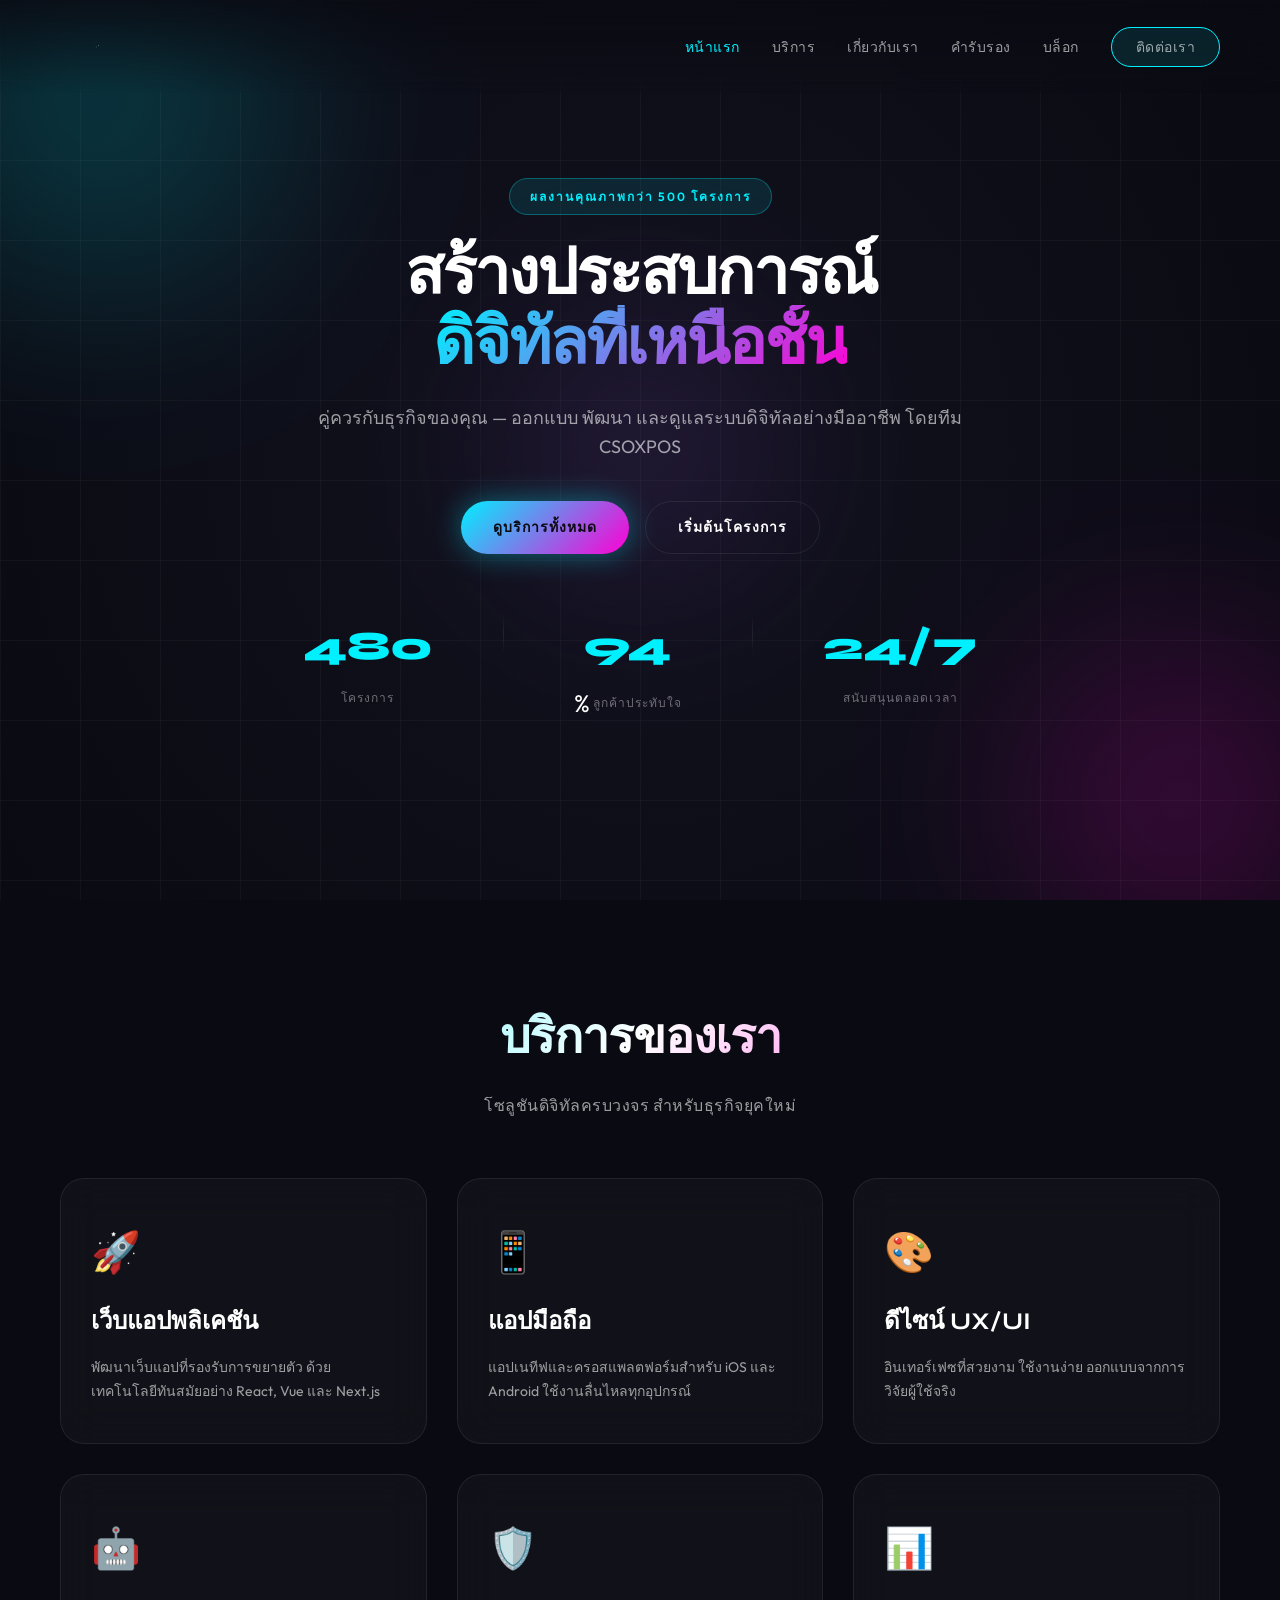
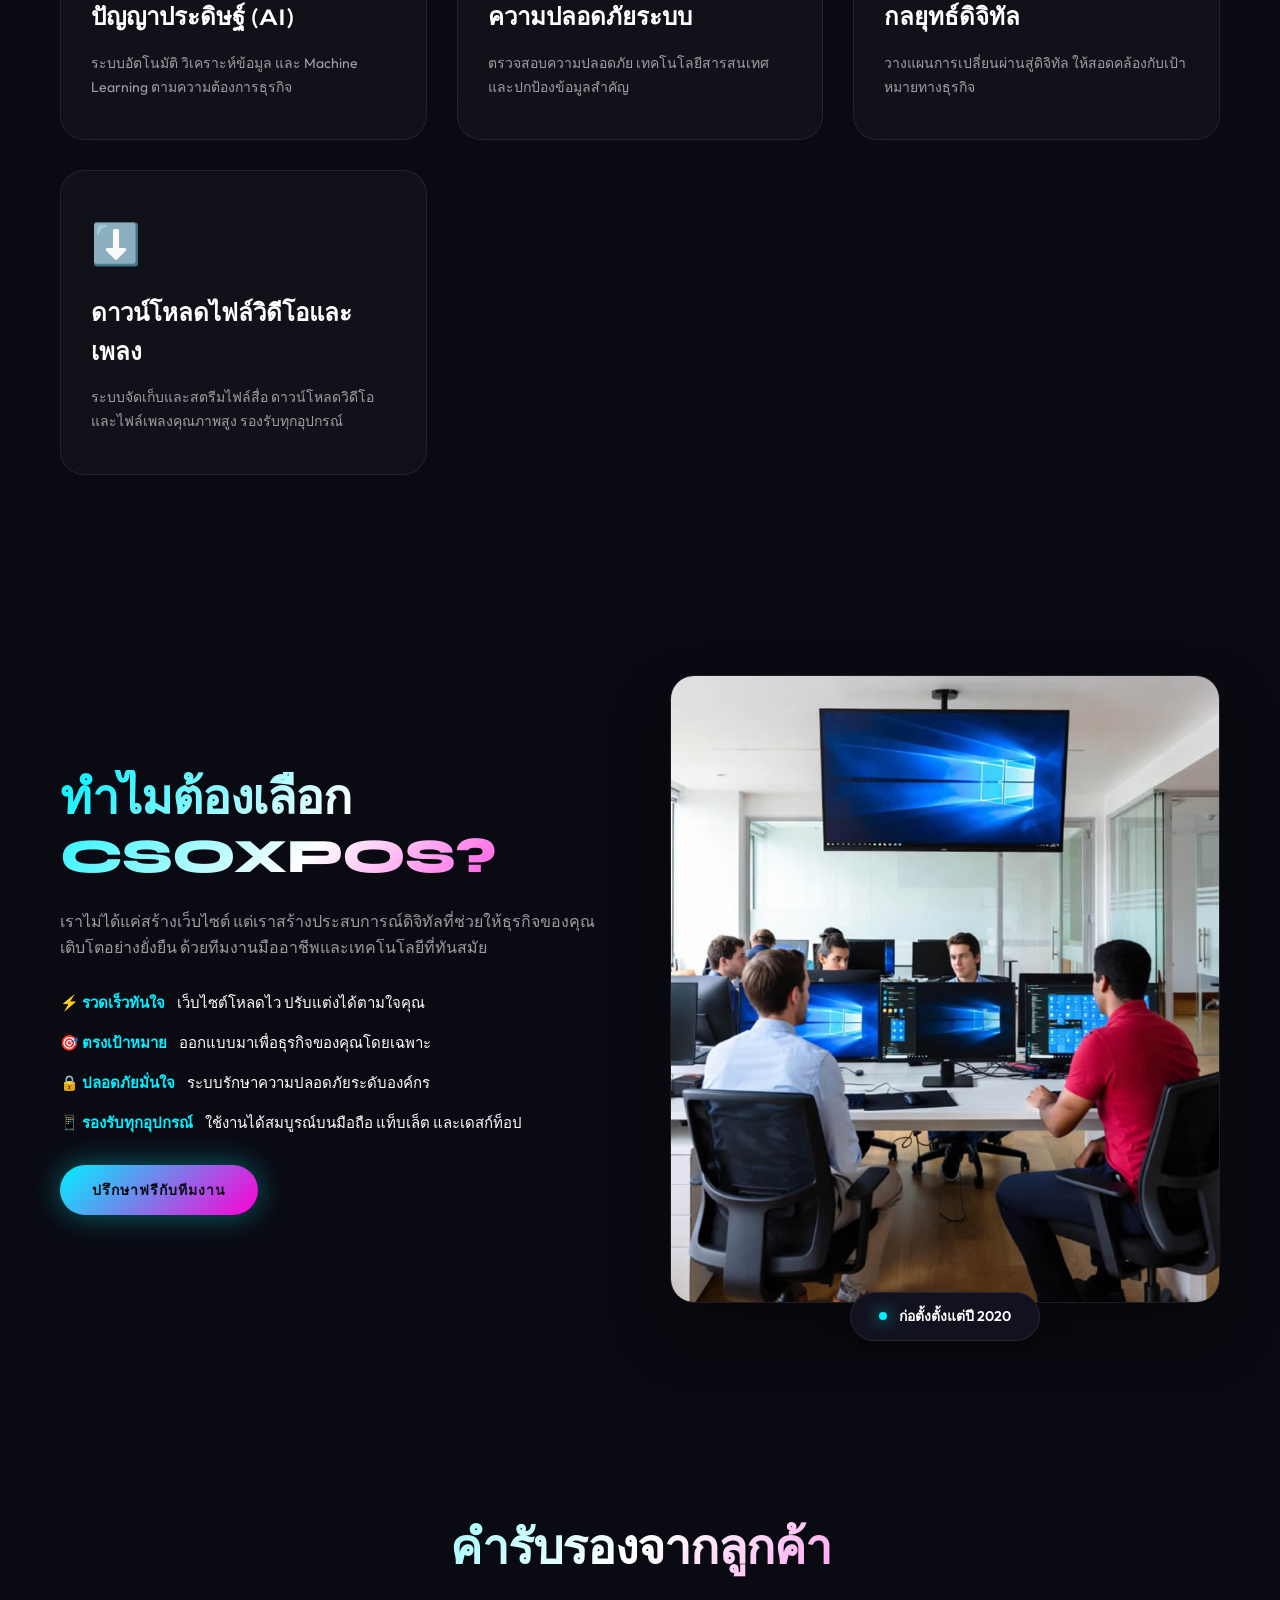
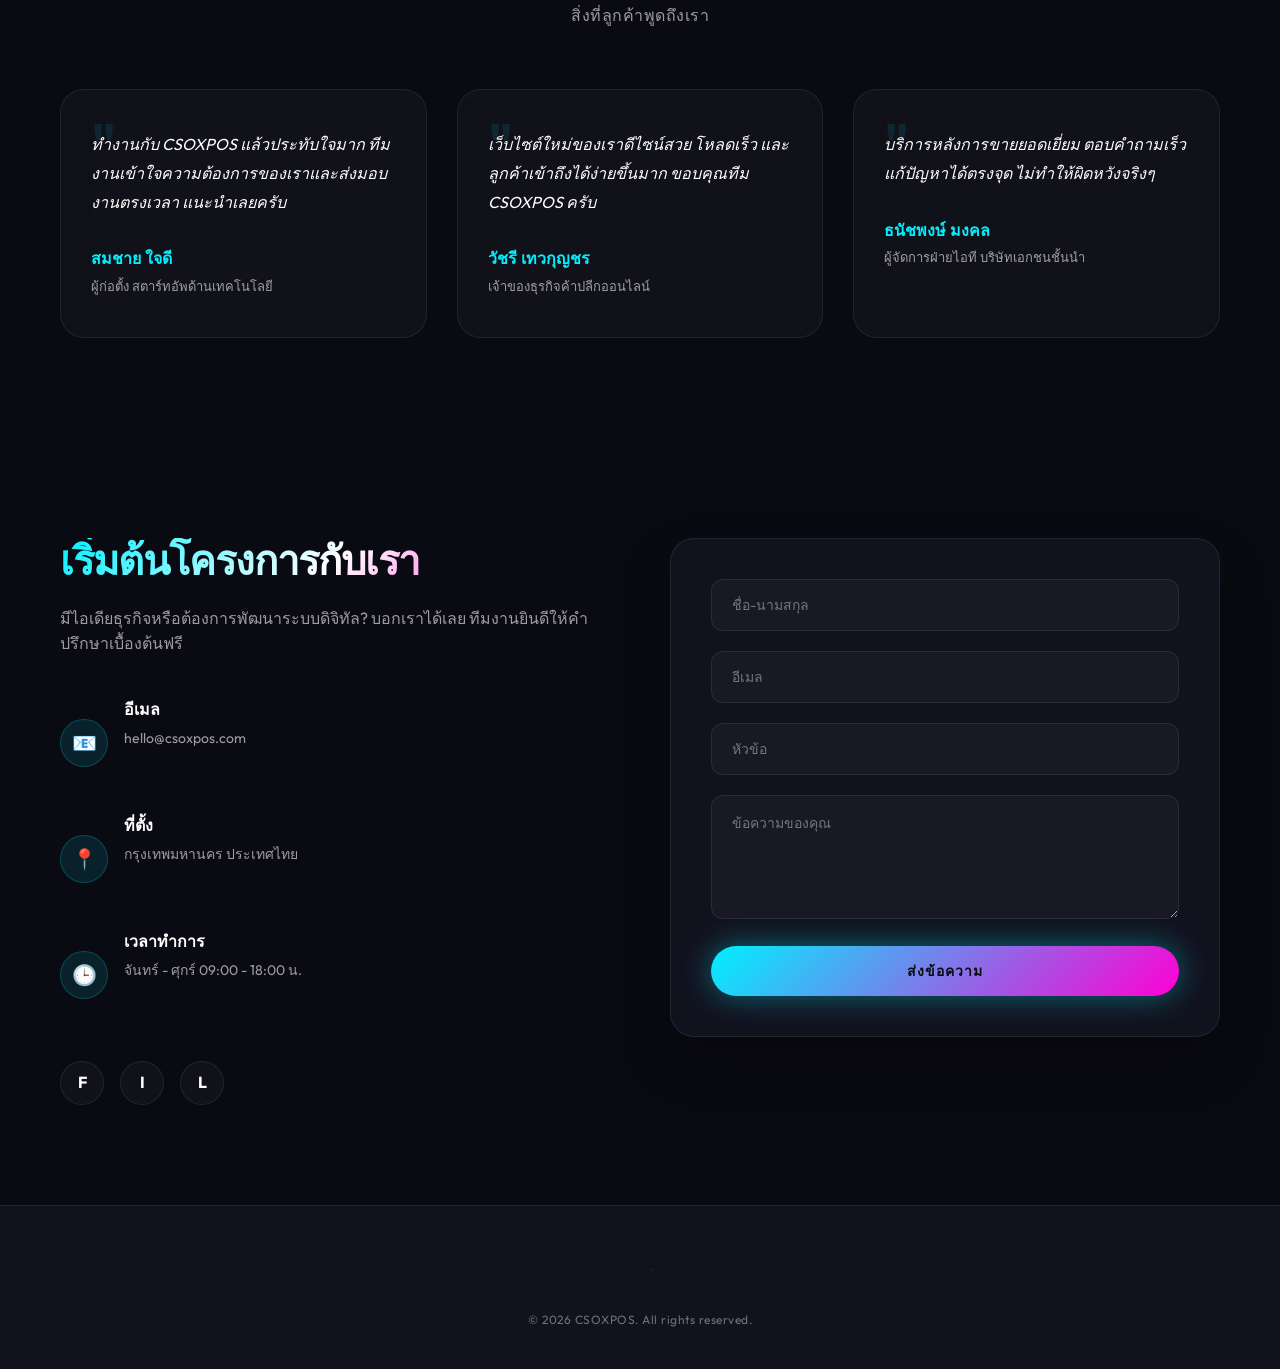
==== commit 20b5b898: "feat: add download video & music service - Add new service card: ดาวน์โหลดไฟล์วิดีโอและเพลง - Update" ====
--- a/index.html
+++ b/index.html
@@ -105,6 +105,11 @@
                     <h3>กลยุทธ์ดิจิทัล</h3>
                     <p>วางแผนการเปลี่ยนผ่านสู่ดิจิทัล ให้สอดคล้องกับเป้าหมายทางธุรกิจ</p>
                 </article>
+                <article class="service-card">
+                    <div class="service-icon">⬇️</div>
+                    <h3>ดาวน์โหลดไฟล์วิดีโอและเพลง</h3>
+                    <p>ระบบจัดเก็บและสตรีมไฟล์สื่อ ดาวน์โหลดวิดีโอและไฟล์เพลงคุณภาพสูง รองรับทุกอุปกรณ์</p>
+                </article>
             </div>
         </div>
     </section>
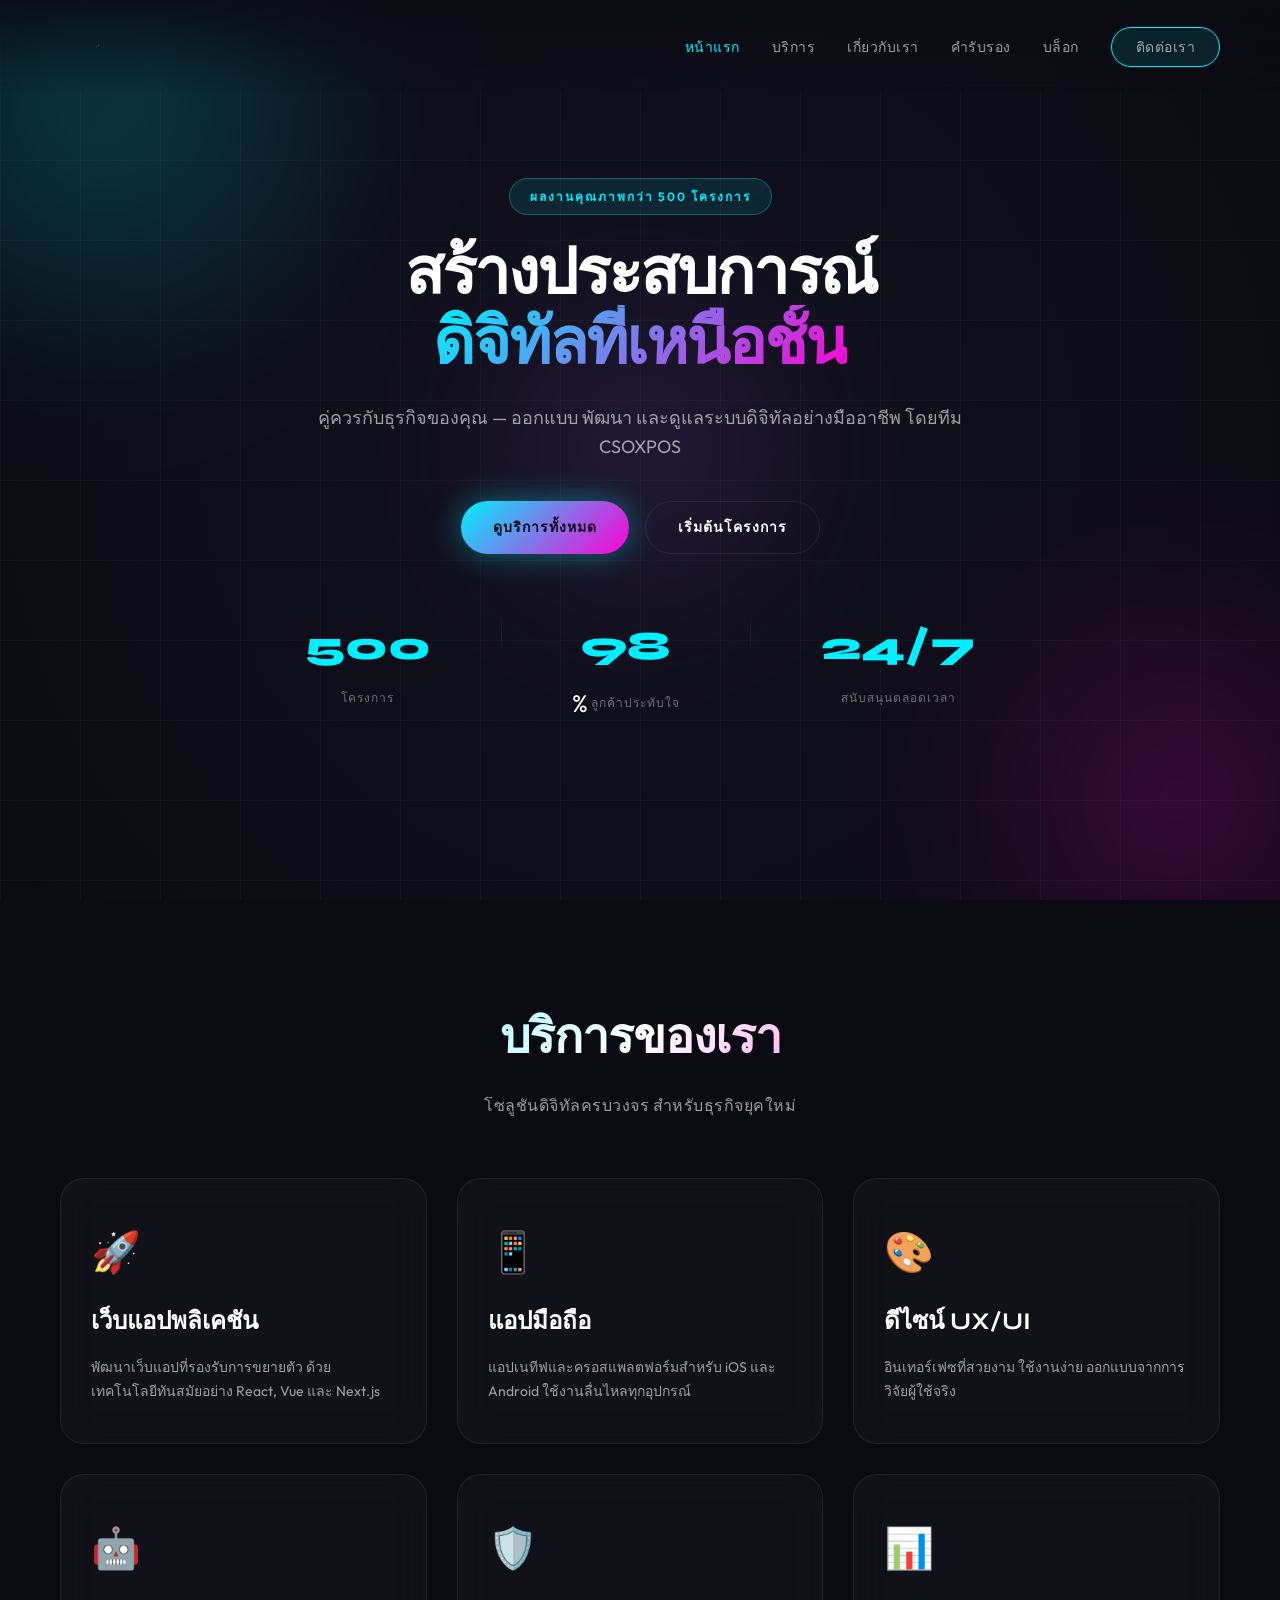
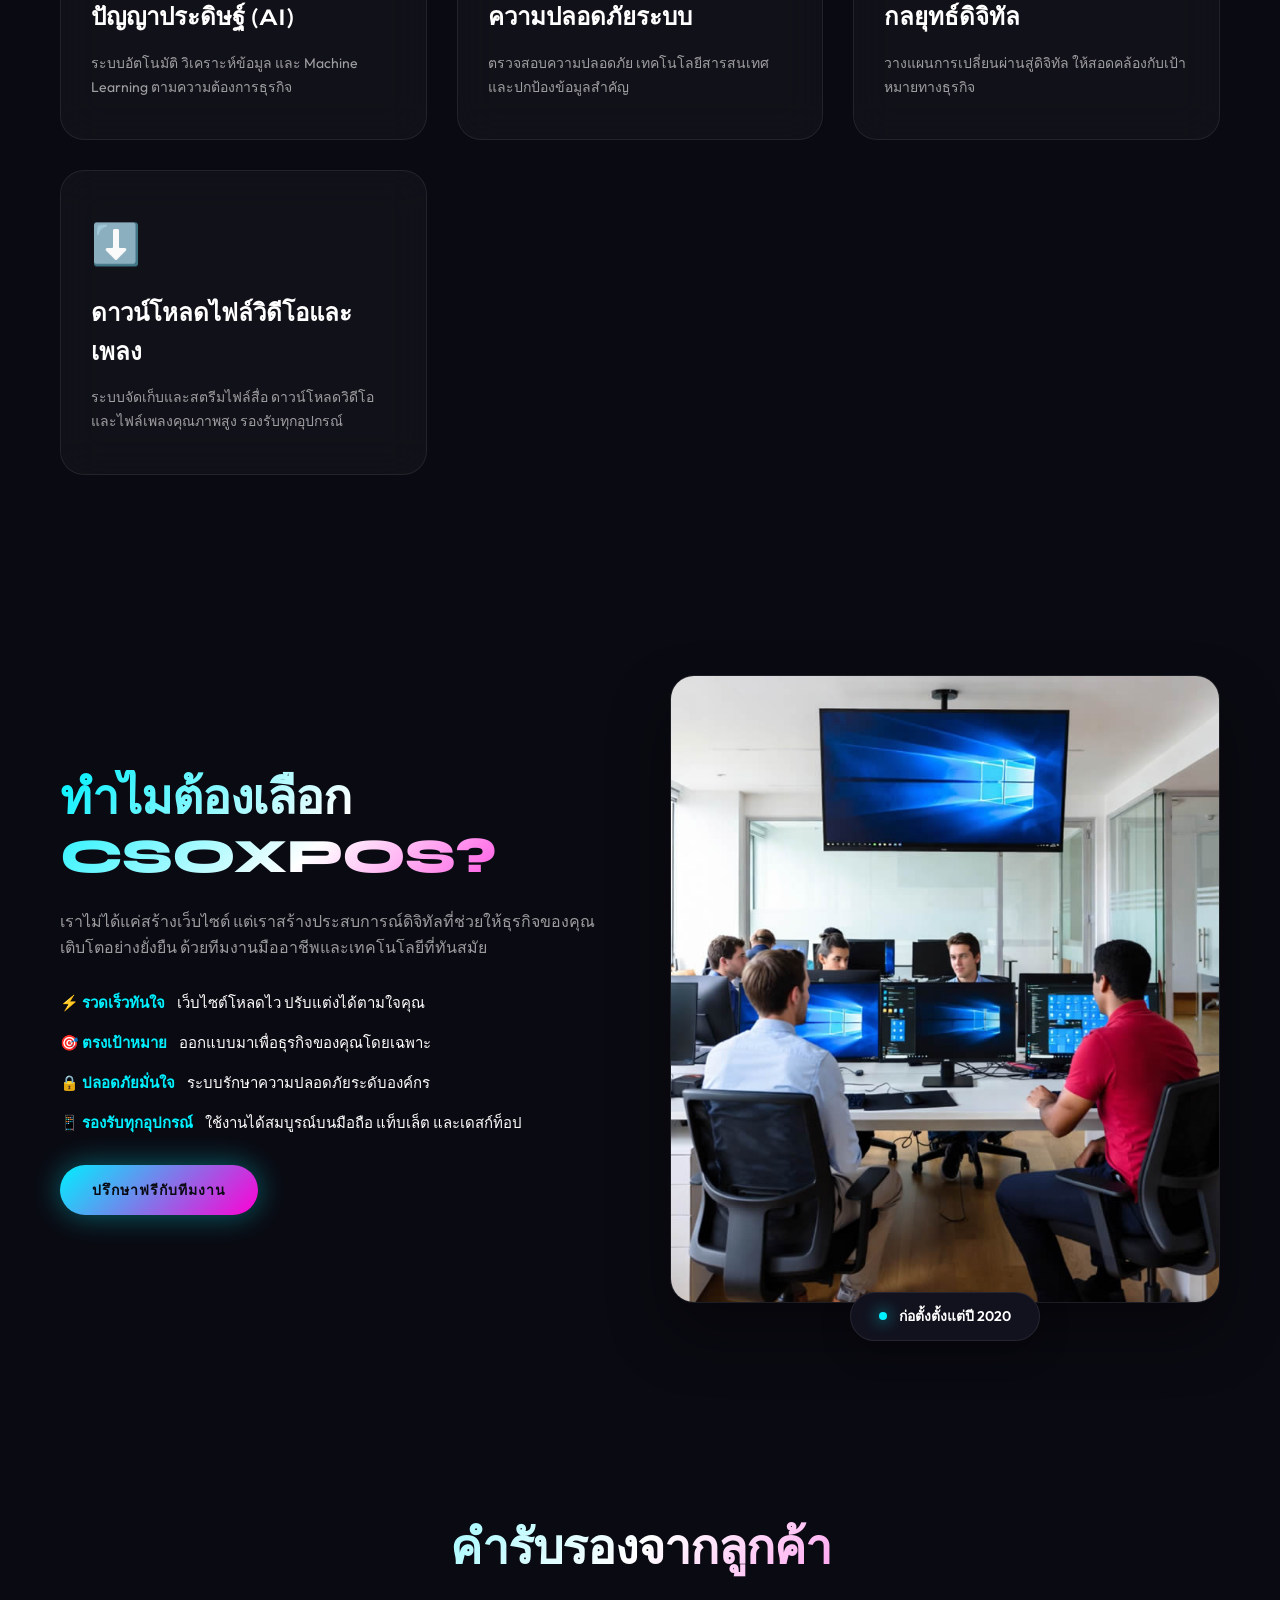
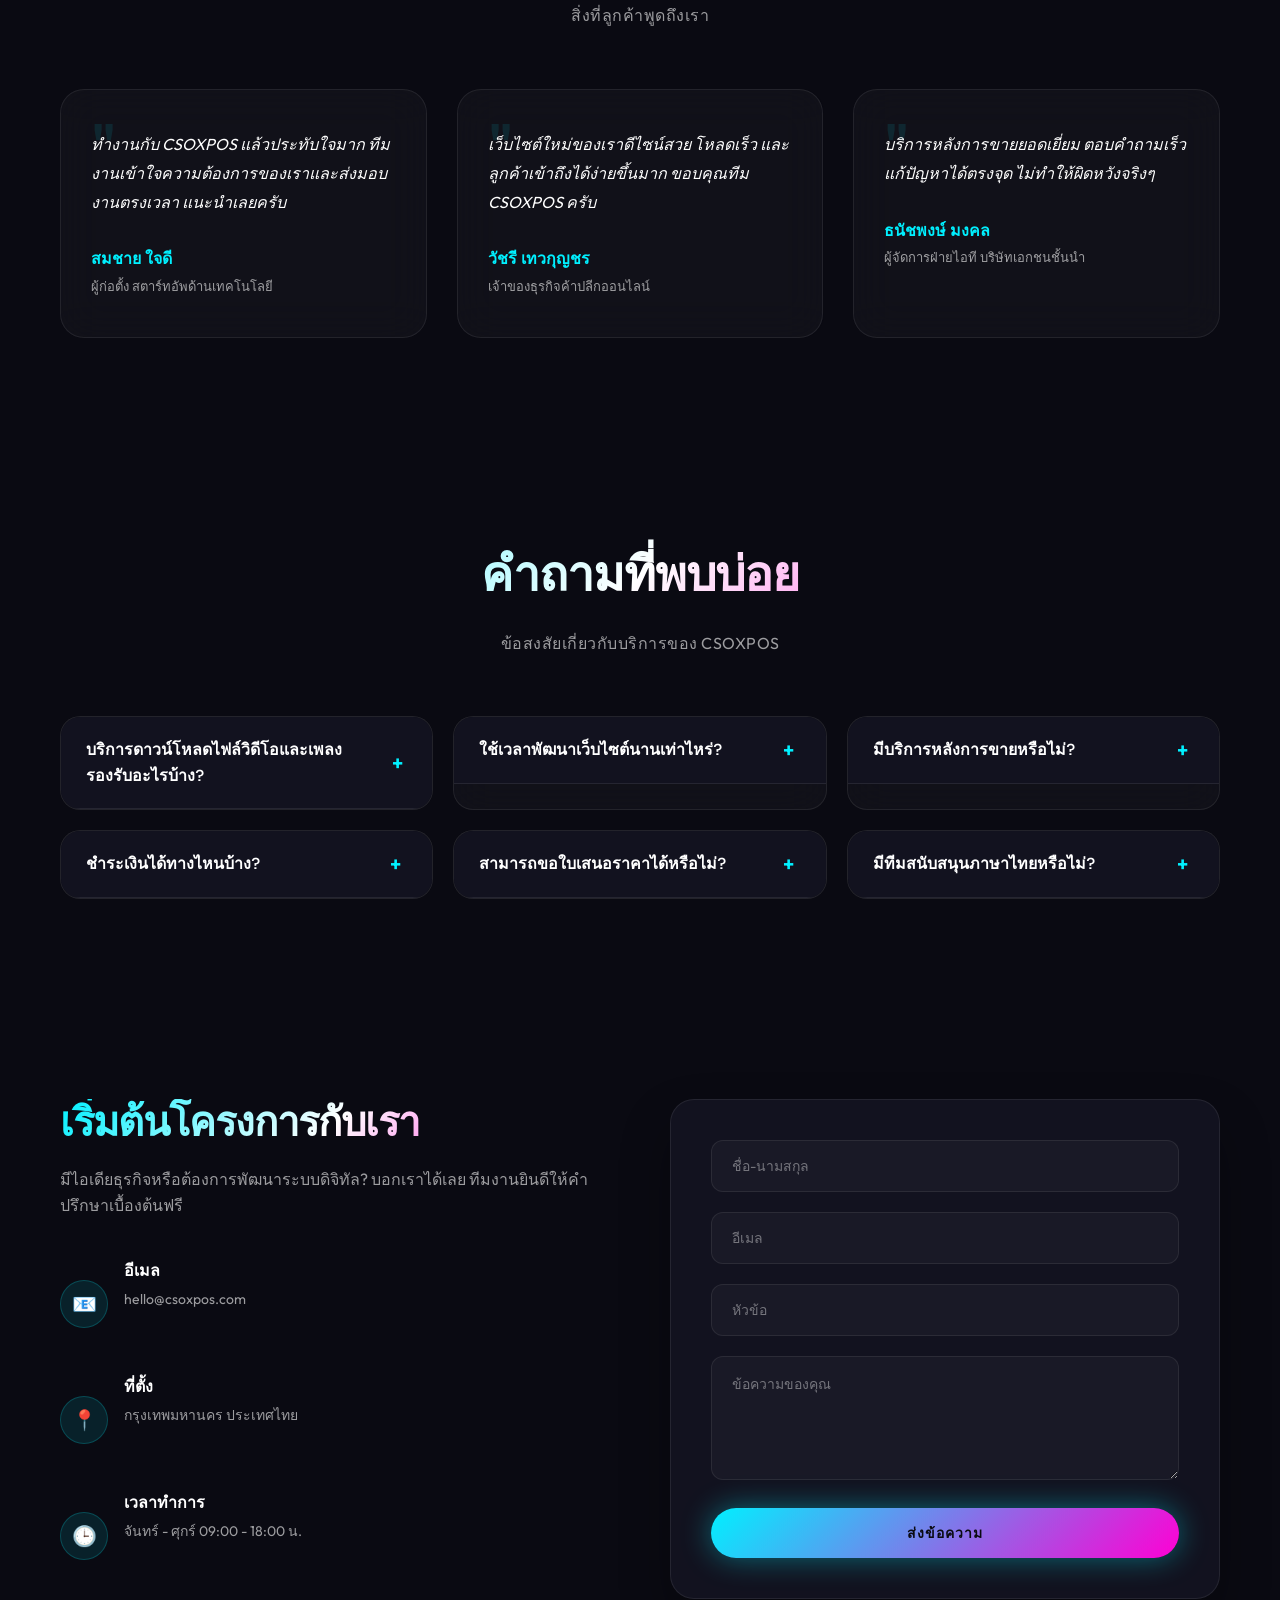
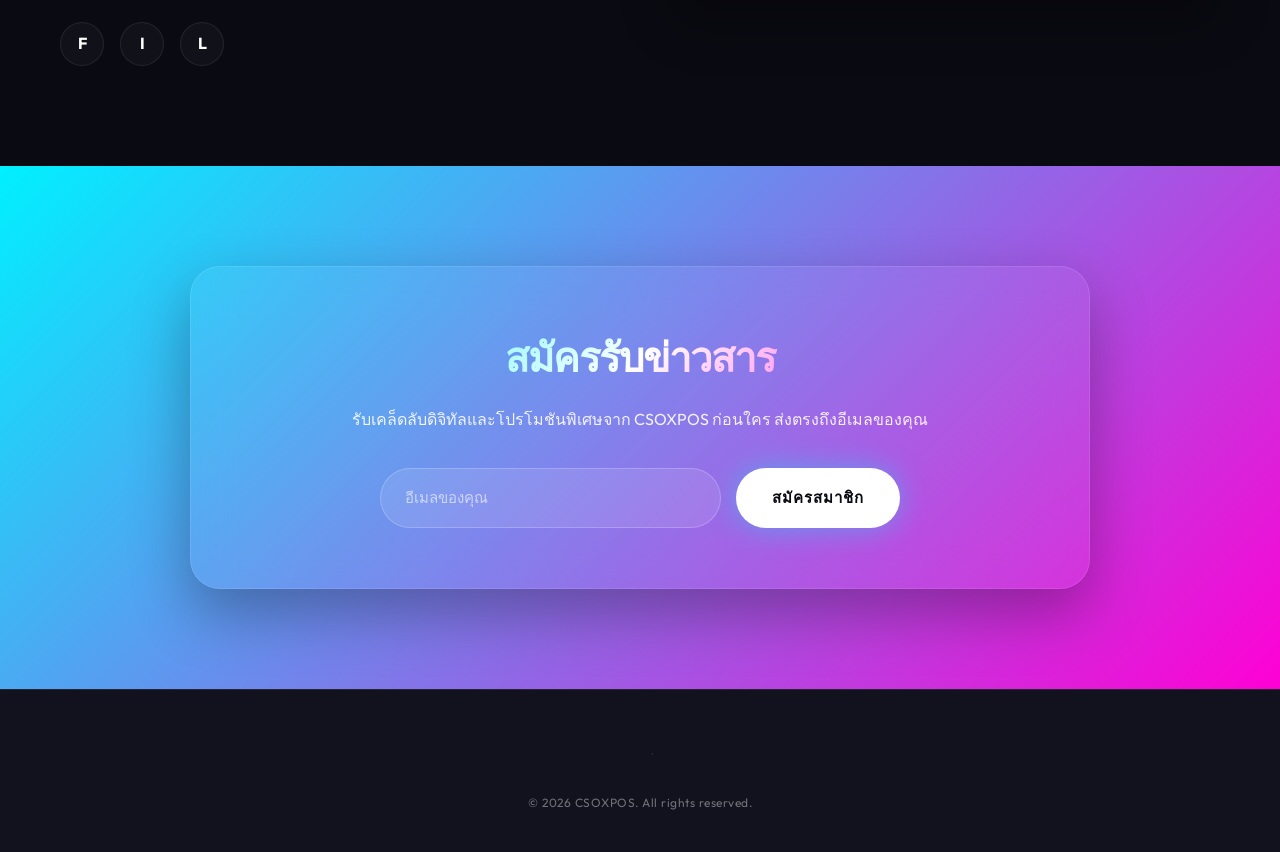
==== commit ac59853d: "feat: add FAQ, Newsletter, and Back to Top button - Add FAQ section with 6 questions and answers - A" ====
--- a/index.html
+++ b/index.html
@@ -180,6 +180,72 @@
         </div>
     </section>
 
+    <!-- FAQ Section -->
+    <section id="faq" class="faq section-padding bg-dark">
+        <div class="container">
+            <div class="section-header text-center">
+                <h2 class="section-title">คำถามที่พบบ่อย</h2>
+                <p class="section-subtitle">ข้อสงสัยเกี่ยวกับบริการของ CSOXPOS</p>
+            </div>
+            <div class="faq-grid">
+                <div class="faq-item">
+                    <div class="faq-question" onclick="toggleFaq(this)">
+                        <span>บริการดาวน์โหลดไฟล์วิดีโอและเพลง รองรับอะไรบ้าง?</span>
+                        <span class="faq-toggle">+</span>
+                    </div>
+                    <div class="faq-answer">
+                        <p>เรารองรับการดาวน์โหลดไฟล์วิดีโอและไฟล์เพลงในทุกฟอร์แมตยอดนิยม เช่น MP4, AVI, MOV, MP3, WAV, FLAC รวมถึงสามารถปรับคุณภาพไฟล์ให้เหมาะสมกับอุปกรณ์ของคุณได้ทั้งมือถือ แท็บเล็ต และคอมพิวเตอร์</p>
+                    </div>
+                </div>
+                <div class="faq-item">
+                    <div class="faq-question" onclick="toggleFaq(this)">
+                        <span>ใช้เวลาพัฒนาเว็บไซต์นานเท่าไหร่?</span>
+                        <span class="faq-toggle">+</span>
+                    </div>
+                    <div class="faq-answer">
+                        <p>ขึ้นอยู่กับขนาดและความซับซ้อนของโครงการ โดยทั่วไปเว็บไซต์ขนาดเล็กใช้เวลาประมาณ 2-4 สัปดาห์ ส่วนเว็บไซต์ขนาดกลางถึงใหญ่อาจใช้เวลา 1-3 เดือน ทีมงานจะแจ้งกรอบเวลาที่ชัดเจนก่อนเริ่มโครงการทุกครั้ง</p>
+                    </div>
+                </div>
+                <div class="faq-item">
+                    <div class="faq-question" onclick="toggleFaq(this)">
+                        <span>มีบริการหลังการขายหรือไม่?</span>
+                        <span class="faq-toggle">+</span>
+                    </div>
+                    <div class="faq-answer">
+                        <p>มีครับ เรามีบริการดูแลและบำรุงรักษาระบบหลังการขาย ทั้งการอัปเดตความปลอดภัย การสำรองข้อมูล และแก้ไขปัญหาเร่งด่วนตลอด 24 ชั่วโมง ตามแพ็กเกจที่คุณเลือก</p>
+                    </div>
+                </div>
+                <div class="faq-item">
+                    <div class="faq-question" onclick="toggleFaq(this)">
+                        <span>ชำระเงินได้ทางไหนบ้าง?</span>
+                        <span class="faq-toggle">+</span>
+                    </div>
+                    <div class="faq-answer">
+                        <p>เรารองรับการชำระเงินผ่านธนาคารออนไลน์, พร้อมเพย์, บัตรเครดิต และชำระผ่านเคาน์เตอร์เซอร์วิส สามารถตกลงเงื่อนไขการชำระเงินกับทีมงานได้ก่อนเริ่มโครงการ</p>
+                    </div>
+                </div>
+                <div class="faq-item">
+                    <div class="faq-question" onclick="toggleFaq(this)">
+                        <span>สามารถขอใบเสนอราคาได้หรือไม่?</span>
+                        <span class="faq-toggle">+</span>
+                    </div>
+                    <div class="faq-answer">
+                        <p>ได้ครับ แค่กรอกข้อความในฟอร์มติดต่อ หรือแชทมาที่ไลน์ของเรา ทีมงานจะจัดทำใบเสนอราคาตามความต้องการของคุณภายใน 24 ชั่วโมงโดยไม่มีค่าใช้จ่าย</p>
+                    </div>
+                </div>
+                <div class="faq-item">
+                    <div class="faq-question" onclick="toggleFaq(this)">
+                        <span>มีทีมสนับสนุนภาษาไทยหรือไม่?</span>
+                        <span class="faq-toggle">+</span>
+                    </div>
+                    <div class="faq-answer">
+                        <p>มีครับ ทีมงาน CSOXPOS ทุกคนเป็นคนไทย สื่อสารภาษาไทยได้อย่างคล่องแคล่ว และให้คำปรึกษาเป็นภาษาไทยเต็มรูปแบบ</p>
+                    </div>
+                </div>
+            </div>
+        </div>
+    </section>
+
     <!-- Contact Section -->
     <section id="contact" class="contact section-padding">
         <div class="container contact-grid">
@@ -235,6 +301,21 @@
         </div>
     </section>
 
+    <!-- Newsletter Section -->
+    <section id="newsletter" class="newsletter section-padding">
+        <div class="container newsletter-wrap">
+            <div class="newsletter-content">
+                <h2 class="section-title">สมัครรับข่าวสาร</h2>
+                <p>รับเคล็ดลับดิจิทัลและโปรโมชันพิเศษจาก CSOXPOS ก่อนใคร ส่งตรงถึงอีเมลของคุณ</p>
+            </div>
+            <form class="newsletter-form" action="https://formspree.io/f/xyewwnrp" method="POST">
+                <input type="hidden" name="subject" value="Newsletter Subscription - CSOXPOS">
+                <input type="email" name="email" placeholder="อีเมลของคุณ" required>
+                <button type="submit" class="btn btn-primary">สมัครสมาชิก</button>
+            </form>
+        </div>
+    </section>
+
     <!-- Footer -->
     <footer class="footer">
         <div class="container footer-content">
@@ -245,6 +326,11 @@
         </div>
     </footer>
 
+    <!-- Back to Top Button -->
+    <button id="backToTop" class="back-to-top" title="กลับขึ้นด้านบน">
+        <span>↑</span>
+    </button>
+
     <script src="templatemo-csoxpos-scripts.js"></script>
 </body>
 </html>
--- a/templatemo-csoxpos.css
+++ b/templatemo-csoxpos.css
@@ -888,3 +888,245 @@
 		opacity: 0.5;
 	}
 }
+/* ============ FAQ SECTION ============ */
+.faq {
+	background: var(--dark-1);
+}
+
+.faq-grid {
+	display: grid;
+	grid-template-columns: repeat(auto-fit, minmax(340px, 1fr));
+	gap: 20px;
+}
+
+.faq-item {
+	background: var(--glass-bg);
+	border: 1px solid var(--glass-border);
+	border-radius: 20px;
+	overflow: hidden;
+	transition: var(--transition);
+	backdrop-filter: blur(20px);
+}
+
+.faq-item:hover {
+	border-color: rgba(0, 240, 255, 0.2);
+	box-shadow: 0 15px 35px rgba(0, 0, 0, 0.2);
+}
+
+.faq-question {
+	display: flex;
+	justify-content: space-between;
+	align-items: center;
+	padding: 20px 25px;
+	cursor: pointer;
+	background: var(--dark-2);
+	border-bottom: 1px solid var(--glass-border);
+	transition: var(--transition);
+}
+
+.faq-question:hover {
+	background: rgba(0, 240, 255, 0.05);
+}
+
+.faq-question span:first-child {
+	font-family: 'Syne', sans-serif;
+	font-size: 16px;
+	font-weight: 600;
+	color: var(--text-main);
+}
+
+.faq-toggle {
+	font-size: 20px;
+	color: var(--primary);
+	font-weight: 700;
+	width: 24px;
+	height: 24px;
+	display: flex;
+	align-items: center;
+	justify-content: center;
+	transition: var(--transition);
+}
+
+.faq-answer {
+	padding: 0 25px;
+	max-height: 0;
+	overflow: hidden;
+	transition: max-height 0.4s ease, padding 0.4s ease;
+	background: var(--dark-1);
+}
+
+.faq-answer p {
+	color: var(--text-dim);
+	font-size: 14px;
+	line-height: 1.7;
+	margin: 0;
+	padding-bottom: 25px;
+}
+
+.faq-item.active .faq-answer {
+	max-height: 300px;
+	padding: 20px 25px 25px;
+}
+
+.faq-item.active .faq-toggle {
+	transform: rotate(45deg);
+}
+
+/* ============ NEWSLETTER SECTION ============ */
+.newsletter {
+	background: linear-gradient(135deg, var(--primary) 0%, var(--secondary) 100%);
+}
+
+.newsletter-wrap {
+	max-width: 900px;
+	margin: 0 auto;
+	background: rgba(255, 255, 255, 0.05);
+	border: 1px solid rgba(255, 255, 255, 0.1);
+	border-radius: 30px;
+	padding: 60px 40px;
+	backdrop-filter: blur(20px);
+	text-align: center;
+	box-shadow: 0 25px 60px rgba(0, 0, 0, 0.3);
+}
+
+.newsletter-content h2 {
+	color: #ffffff;
+	font-family: 'Syne', sans-serif;
+	font-size: 40px;
+	font-weight: 800;
+	margin-bottom: 16px;
+}
+
+.newsletter-content p {
+	color: rgba(255, 255, 255, 0.9);
+	font-size: 16px;
+	margin-bottom: 35px;
+}
+
+.newsletter-form {
+	display: flex;
+	gap: 15px;
+	max-width: 520px;
+	margin: 0 auto;
+}
+
+.newsletter-form input[type="email"] {
+	flex: 1;
+	padding: 18px 24px;
+	background: rgba(255, 255, 255, 0.1);
+	border: 1px solid rgba(255, 255, 255, 0.2);
+	border-radius: 50px;
+	color: #ffffff;
+	font-family: 'Outfit', sans-serif;
+	font-size: 15px;
+}
+
+.newsletter-form input[type="email"]::placeholder {
+	color: rgba(255, 255, 255, 0.6);
+}
+
+.newsletter-form input[type="email"]:focus {
+	outline: none;
+	border-color: #ffffff;
+	box-shadow: 0 0 20px rgba(255, 255, 255, 0.2);
+}
+
+.newsletter-form button {
+	padding: 18px 36px;
+	background: #ffffff;
+	color: #0a0a12;
+	font-family: 'Outfit', sans-serif;
+	font-weight: 700;
+	font-size: 15px;
+	border-radius: 50px;
+	cursor: pointer;
+	transition: var(--transition);
+	border: none;
+}
+
+.newsletter-form button:hover {
+	transform: translateY(-3px);
+	box-shadow: 0 0 30px rgba(255, 255, 255, 0.4);
+}
+
+/* ============ BACK TO TOP BUTTON ============ */
+.back-to-top {
+	position: fixed;
+	bottom: 30px;
+	right: 30px;
+	width: 56px;
+	height: 56px;
+	background: linear-gradient(135deg, var(--primary) 0%, var(--secondary) 100%);
+	color: #0a0a12;
+	border: none;
+	border-radius: 50%;
+	font-size: 24px;
+	font-weight: 700;
+	cursor: pointer;
+	z-index: 900;
+	opacity: 0;
+	visibility: hidden;
+	transition: var(--transition);
+	box-shadow: 0 10px 30px var(--glow-cyan);
+	display: flex;
+	align-items: center;
+	justify-content: center;
+}
+
+.back-to-top.show {
+	opacity: 1;
+	visibility: visible;
+}
+
+.back-to-top:hover {
+	transform: translateY(-5px);
+	box-shadow: 0 15px 40px var(--glow-magenta);
+}
+
+/* ============ EXTENDED RESPONSIVE ============ */
+@media (max-width: 992px) {
+	.faq-grid {
+		grid-template-columns: 1fr;
+	}
+
+	.newsletter-wrap {
+		padding: 40px 25px;
+	}
+
+	.newsletter-content h2 {
+		font-size: 32px;
+	}
+
+	.newsletter-form {
+		flex-direction: column;
+		align-items: center;
+	}
+
+	.newsletter-form input[type="email"],
+	.newsletter-form button {
+		width: 100%;
+		max-width: 350px;
+	}
+}
+
+@media (max-width: 640px) {
+	.faq-grid {
+		grid-template-columns: 1fr;
+	}
+
+	.newsletter-wrap {
+		padding: 30px 20px;
+	}
+
+	.newsletter-content h2 {
+		font-size: 28px;
+	}
+
+	.back-to-top {
+		width: 48px;
+		height: 48px;
+		font-size: 20px;
+		bottom: 20px;
+		right: 20px;
+	}
+}
